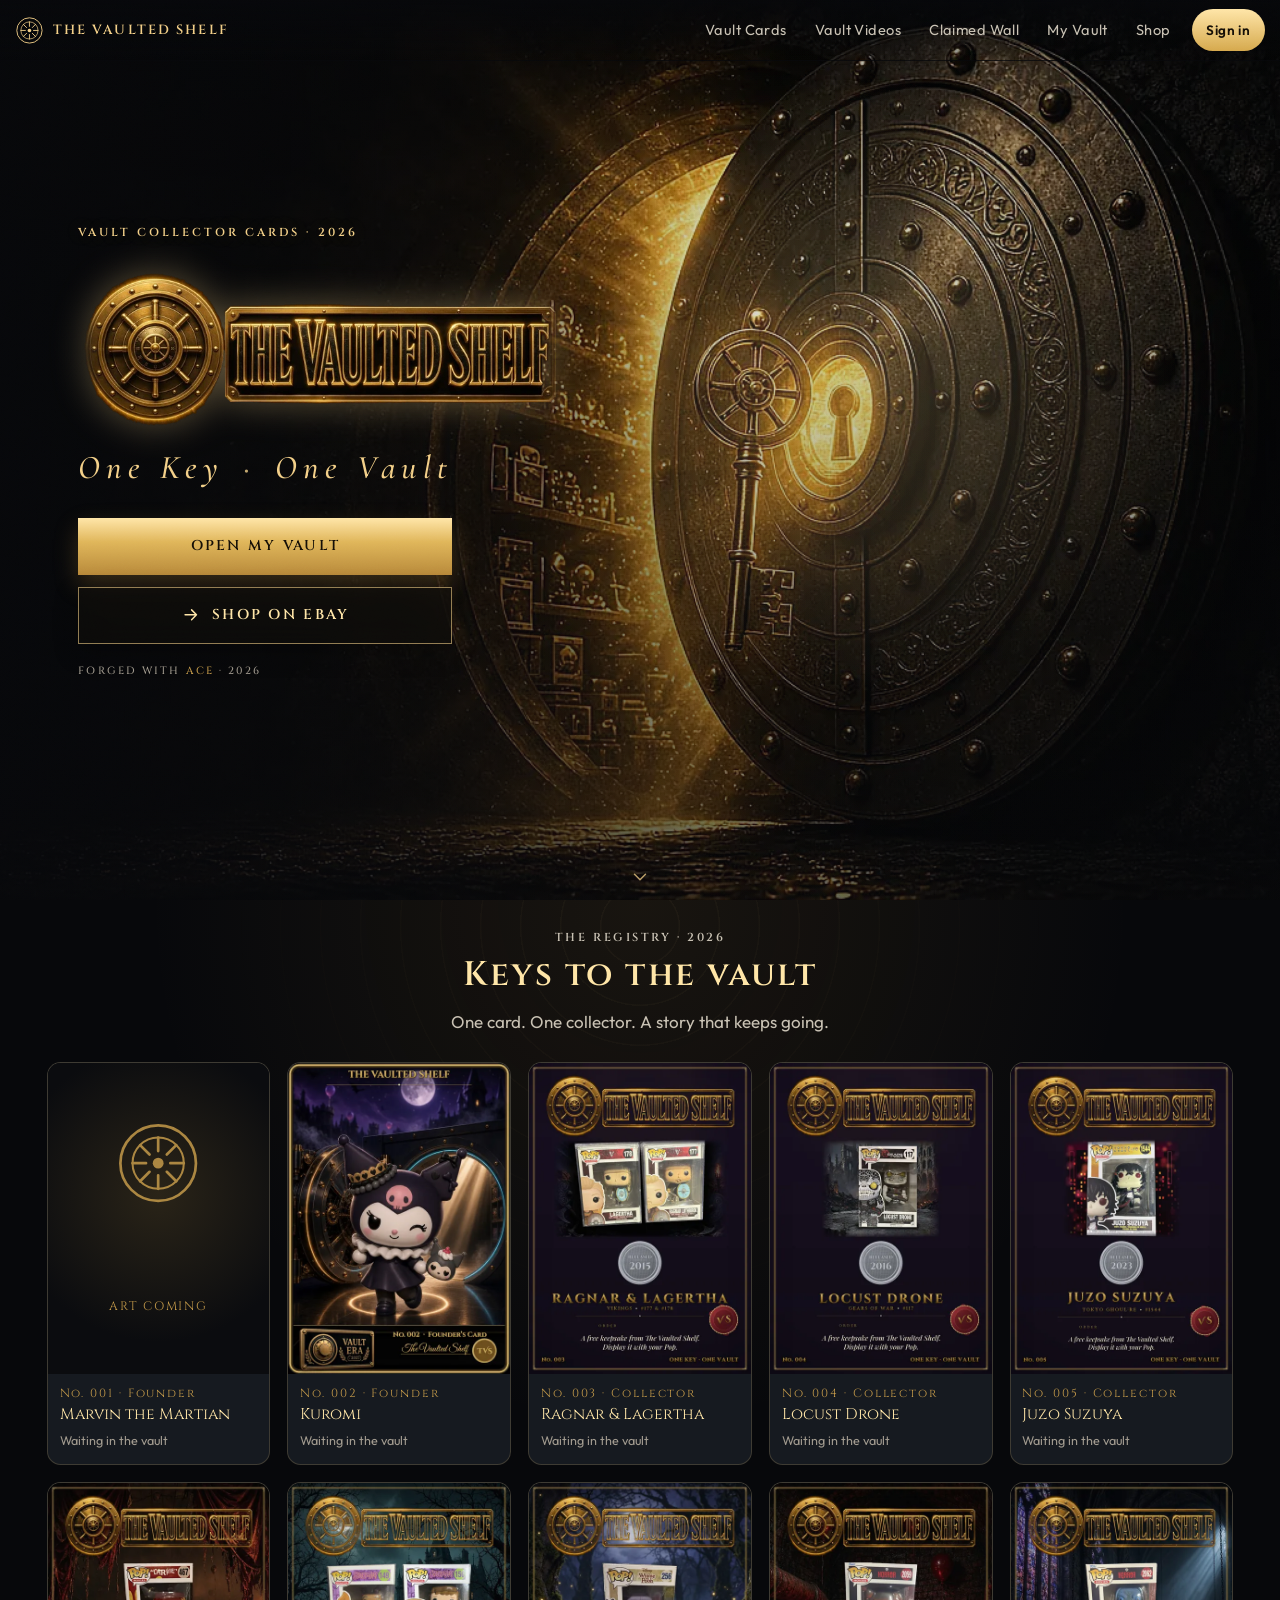
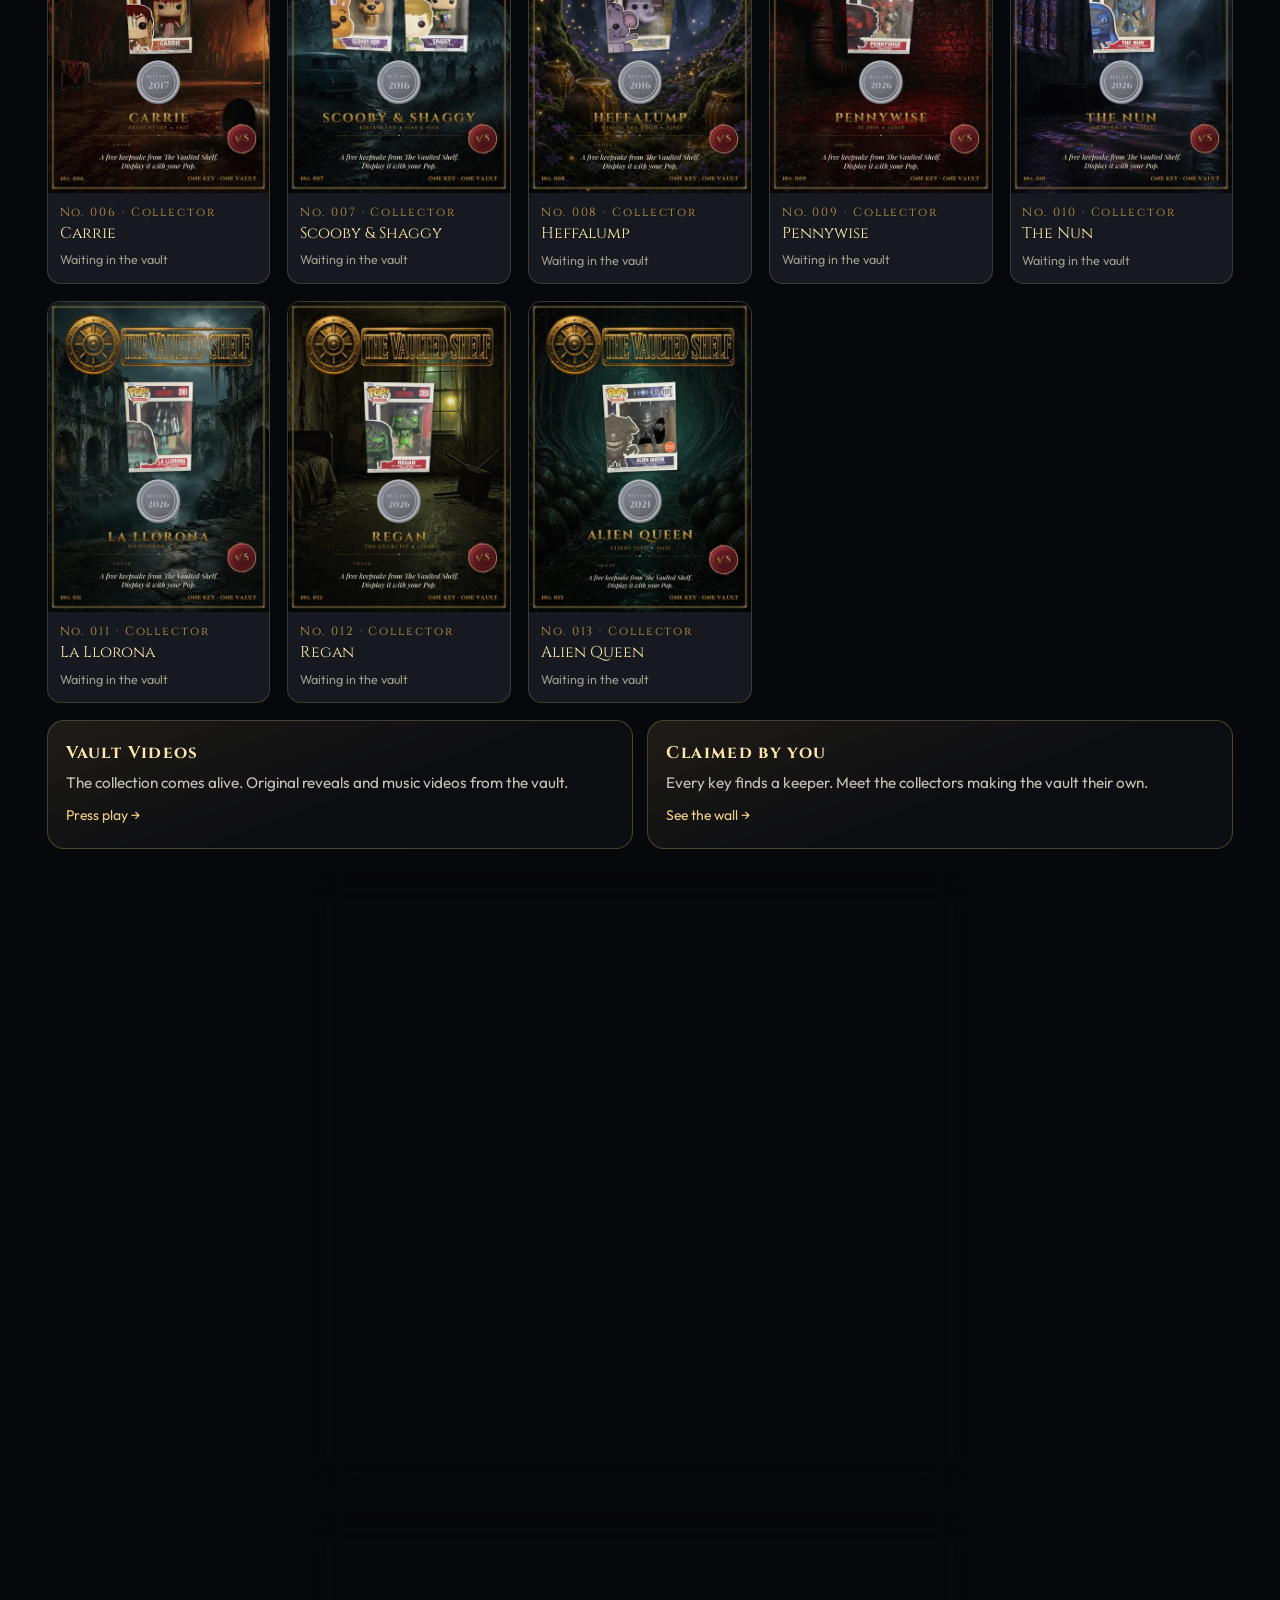
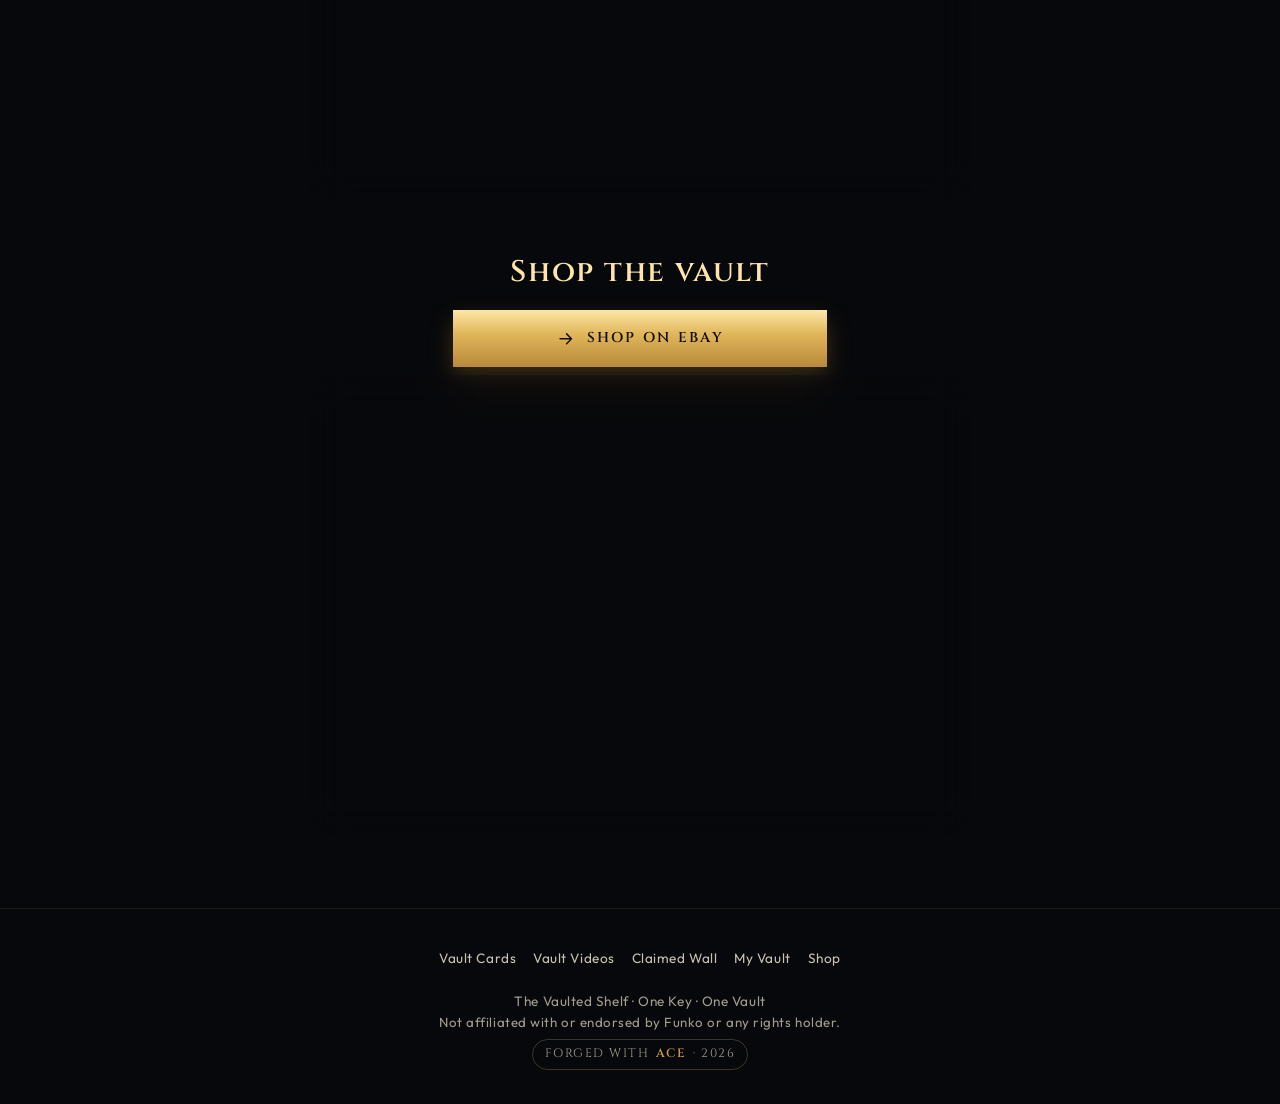
==== index.html @ 2a7bf7fe "Vault v2: collector accounts, card claiming, card pages, Claimed wall, Vault Videos, My Vault, priva" ====
<!DOCTYPE html>
<html lang="en">
<head>
  <meta charset="utf-8">
  <meta name="viewport" content="width=device-width, initial-scale=1, viewport-fit=cover">
  <meta name="color-scheme" content="dark">
  <meta name="theme-color" content="#07080b">
  <meta name="description" content="The Vaulted Shelf — One Key · One Vault. Funko Pops and collectibles. Claim your Vault Collector Card, build your vault, and watch the collection come alive.">
  <title>The Vaulted Shelf</title>
  <link rel="canonical" href="https://vaultedshelf.com/">
  <link rel="icon" href="assets/favicon.svg" type="image/svg+xml">
  <link rel="apple-touch-icon" href="assets/plaque-700.jpg">
  <meta property="og:title" content="The Vaulted Shelf">
  <meta property="og:description" content="One Key · One Vault. Funko Pops and collectibles.">
  <meta property="og:type" content="website">
  <meta property="og:url" content="https://vaultedshelf.com/">
  <meta property="og:image" content="https://vaultedshelf.com/assets/hero-desktop.jpg">
  <link rel="preconnect" href="https://fonts.googleapis.com">
  <link rel="preconnect" href="https://fonts.gstatic.com" crossorigin>
  <link href="https://fonts.googleapis.com/css2?family=Cinzel:wght@400;500;600;700&family=Cormorant+Garamond:ital,wght@0,500;0,600;1,500;1,600&family=Outfit:wght@400;500;600&display=swap" rel="stylesheet">
  <link rel="preload" as="image" type="image/webp" href="assets/hero-desktop.webp" imagesrcset="assets/hero-desktop-1280.webp 1280w, assets/hero-desktop.webp 1920w" imagesizes="100vw" media="(min-width: 720px)">
  <link rel="preload" as="image" type="image/webp" href="assets/hero-mobile.webp" imagesrcset="assets/hero-mobile-720.webp 720w, assets/hero-mobile.webp 1080w" imagesizes="100vw" media="(max-width: 719px)">

  <!--
    ============================================================
    The Vaulted Shelf — destination URLs (edit here)
    The SCAN TO CLAIM QR on Vault Collector Cards opens this page.
    Keep every shop / reward / collection link in this one block
    so they are easy to change later without hunting through markup.
    ============================================================
  -->
  <script>
    window.VAULT_CONFIG = {
      // Live eBay store
      ebayShopUrl: "store/",

      // This GitHub Pages site
      siteUrl: "https://vaultedshelf.com/",

      // MailerLite "Join the Vault" embedded form
      // Signups go to the Vault Collectors group (id 204299272903984534).
      // The official widget stays unused so the section can match this page.
      // Submissions post to MailerLite's public form endpoint (no API key).
      mailerlite: {
        accountId: "2800161",
        formId: "204299279951463505",
        formSlug: "XyOnLG",
        subscribeUrl: "https://assets.mailerlite.com/jsonp/2800161/forms/204299279951463505/subscribe"
      },

      // Public by design (anon / publishable key). Never put the service role key here.
      supabase: {
        url: "https://yzfhecjvuorvvsrfoktt.supabase.co",
        anonKey: "sb_publishable_mJYL7HRJypKvKykN2ZNtHw_Wi7mmOW9"
      },

      // Per-card claim reveal clips. Cards not listed use the CSS door fallback.
      reveals: {
        "002": {
          mp4: "assets/reveals/002.mp4",
          webm: "assets/reveals/002.webm",
          poster: "assets/reveals/002-poster.jpg"
        }
      }
    };
  </script>

  <link rel="stylesheet" href="assets/site.css">
  <link rel="stylesheet" href="assets/vault.css">
</head>
<body data-page="home" data-base="">
  <script>if(new URLSearchParams(location.search).get("card"))document.body.classList.add("is-card");</script>
  <div id="vnav-slot"></div>
  <div class="grain" aria-hidden="true"></div>

  <header class="hero">
    <picture class="hero-art">
      <source media="(max-width: 719px)" type="image/webp"
              srcset="assets/hero-mobile-720.webp 720w, assets/hero-mobile.webp 1080w"
              sizes="100vw">
      <source media="(max-width: 719px)" type="image/jpeg"
              srcset="assets/hero-mobile-720.jpg 720w, assets/hero-mobile.jpg 1080w"
              sizes="100vw">
      <source type="image/webp"
              srcset="assets/hero-desktop-1280.webp 1280w, assets/hero-desktop.webp 1920w"
              sizes="100vw">
      <img src="assets/hero-desktop.jpg"
           width="1920" height="1080"
           alt="A massive circular vault door stands slightly open, gold light spilling over shelves of collectibles"
           fetchpriority="high" decoding="async">
    </picture>
    <div class="hero-shade" aria-hidden="true"></div>
    <div class="hero-glow" aria-hidden="true"></div>

    <div class="hero-content">
      <p class="hero-kicker">Vault Collector Cards · 2026</p>

      <h1 class="logo">
        <picture>
          <source type="image/webp"
                  srcset="assets/plaque-700-clean.webp 700w, assets/plaque-clean.webp 1400w"
                  sizes="(min-width: 700px) 456px, 88vw">
          <img src="assets/plaque-700-clean.png"
               width="700" height="256"
               alt="The Vaulted Shelf">
        </picture>
      </h1>

      <p class="tagline">One Key <span class="tagline-dots" aria-hidden="true">·</span> One Vault</p>

      <p class="card-badge" id="card-badge" hidden></p>
      <p class="card-claim-hero" id="card-claim-hero" hidden></p>

      <div class="hero-ctas">
        <a class="btn btn-primary" href="vault/">Open My Vault</a>
        <a class="btn btn-ghost" id="btn-ebay"
           href="store/"
           target="_blank" rel="noopener noreferrer">
          <svg viewBox="0 0 24 24" fill="none" aria-hidden="true">
            <path d="M5 12h14M13 6l6 6-6 6" stroke="currentColor" stroke-width="1.8" stroke-linecap="round" stroke-linejoin="round"/>
          </svg>
          Shop on eBay
        </a>
      </div>

      <p class="forged">Forged with <span>Ace</span> · 2026</p>
    </div>

    <a class="scroll-hint" href="#found-key" aria-label="Scroll to collector cards">
      <svg viewBox="0 0 24 24" fill="none" aria-hidden="true">
        <path d="M6 9l6 6 6-6" stroke="currentColor" stroke-width="1.6" stroke-linecap="round" stroke-linejoin="round"/>
      </svg>
    </a>
  </header>

  <main id="main">
    <div class="vwrap cardpage" id="card-page" hidden></div>
    <div id="home-content">
      <section class="vwrap home-cards" id="cards" aria-labelledby="cards-title">
        <div class="vhead"><p class="kicker">The registry · 2026</p><h2 id="cards-title">Keys to the vault</h2>
        <p>One card. One collector. A story that keeps going.</p></div>
        <ul class="cgrid" id="card-grid" aria-label="Vault Collector Cards"></ul>
        <div class="teasers">
          <a class="teaser" href="videos/"><h3>Vault Videos</h3><p>The collection comes alive. Original reveals and music videos from the vault.</p><span class="go">Press play →</span></a>
          <a class="teaser" href="wall/"><h3>Claimed by you</h3><p>Every key finds a keeper. Meet the collectors making the vault their own.</p><span class="go">See the wall →</span></a>
        </div>
      </section>
    <div class="wrap" style="margin-top:1.4rem">

      <section class="panel reveal" id="found-key" aria-labelledby="found-key-title">
        <div class="panel-corners" aria-hidden="true">
          <span class="tl"></span><span class="tr"></span>
          <span class="bl"></span><span class="br"></span>
        </div>
        <p class="kicker">Vault Collector Cards</p>
        <h2 id="found-key-title">You found a key</h2>
        <p>Every order ships with a numbered Collector Card: your one-of-one key and vault pair. Sign in, choose your handle, and claim it with your order number. Rewards and the crack-the-code puzzle are being forged.</p>
        <ul class="rewards">
          <li>
            <span class="ico" aria-hidden="true">
              <svg viewBox="0 0 32 32" fill="none">
                <circle cx="10" cy="16" r="5.2" stroke="#f3d089" stroke-width="1.7"/>
                <circle cx="10" cy="16" r="2" fill="#f3d089"/>
                <path d="M15 16h13" stroke="#f3d089" stroke-width="1.7" stroke-linecap="round"/>
                <path d="M23 16v5M26.5 16v3.5" stroke="#f3d089" stroke-width="1.7" stroke-linecap="round"/>
              </svg>
            </span>
            <span class="name">Gold key pin / keychain</span>
            <span class="soon">Coming soon</span>
          </li>
          <li>
            <span class="ico" aria-hidden="true">
              <svg viewBox="0 0 32 32" fill="none">
                <rect x="6" y="8" width="14" height="16" rx="1.5" stroke="#f3d089" stroke-width="1.7"/>
                <rect x="12" y="6" width="14" height="16" rx="1.5" stroke="#f3d089" stroke-width="1.7"/>
              </svg>
            </span>
            <span class="name">Stickers</span>
            <span class="soon">Coming soon</span>
          </li>
          <li>
            <span class="ico" aria-hidden="true">
              <svg viewBox="0 0 32 32" fill="none">
                <path d="M7 9h18v14H7z" stroke="#f3d089" stroke-width="1.7"/>
                <path d="M7 9l9 6 9-6" stroke="#f3d089" stroke-width="1.7" stroke-linejoin="round"/>
                <path d="M11 7.5c0-2 2.2-3.5 5-3.5s5 1.5 5 3.5" stroke="#f3d089" stroke-width="1.7" stroke-linecap="round"/>
              </svg>
            </span>
            <span class="name">Patch</span>
            <span class="soon">Coming soon</span>
          </li>
          <li>
            <span class="ico" aria-hidden="true">
              <svg viewBox="0 0 32 32" fill="none">
                <rect x="7" y="6" width="18" height="20" rx="1.2" stroke="#f3d089" stroke-width="1.7"/>
                <path d="M11 12h10M11 16h10M11 20h6" stroke="#f3d089" stroke-width="1.6" stroke-linecap="round"/>
              </svg>
            </span>
            <span class="name">Prints</span>
            <span class="soon">Coming soon</span>
          </li>
          <li class="capstone">
            <span class="ico" aria-hidden="true">
              <svg viewBox="0 0 32 32" fill="none">
                <path d="M8 13l2.2-5.2L16 6l5.8 1.8L24 13l-2 3H10z" stroke="#ffe6a8" stroke-width="1.7" stroke-linejoin="round"/>
                <path d="M16 6v10" stroke="#ffe6a8" stroke-width="1.6"/>
                <circle cx="11" cy="22.5" r="3.4" stroke="#ffe6a8" stroke-width="1.6"/>
                <path d="M14.2 22.5H26" stroke="#ffe6a8" stroke-width="1.6" stroke-linecap="round"/>
                <path d="M22 22.5v4M25 22.5v2.6" stroke="#ffe6a8" stroke-width="1.6" stroke-linecap="round"/>
              </svg>
            </span>
            <span class="name">Founder’s Vault Key</span>
            <span class="soon">Coming soon</span>
          </li>
        </ul>
      </section>

      <section class="panel reveal" aria-labelledby="founders-title">
        <div class="panel-corners" aria-hidden="true">
          <span class="tl"></span><span class="tr"></span>
          <span class="bl"></span><span class="br"></span>
        </div>
        <p class="kicker">Premium run</p>
        <h2 id="founders-title">Founder’s Collection</h2>
        <p>A premium Founder’s Collection is on the way — a run of about 100 with a raised, tactile finish. Every buyer can upgrade within a year of their order, through the eBay shop. The same card number. The same character. A new level of vault.</p>
        <p><span class="soon">Coming soon</span></p>
      </section>

      <section class="shop reveal" aria-labelledby="shop-title">
        <h2 id="shop-title">Shop the vault</h2>
        <div class="btns">
          <a class="btn btn-primary" id="btn-ebay-footer"
             href="store/"
             target="_blank" rel="noopener noreferrer">
            <svg viewBox="0 0 24 24" fill="none" aria-hidden="true">
              <path d="M5 12h14M13 6l6 6-6 6" stroke="currentColor" stroke-width="1.8" stroke-linecap="round" stroke-linejoin="round"/>
            </svg>
            Shop on eBay
          </a>
        </div>
      </section>

      <section class="panel join reveal" id="join" aria-labelledby="join-title">
        <div class="panel-corners" aria-hidden="true">
          <span class="tl"></span><span class="tr"></span>
          <span class="bl"></span><span class="br"></span>
        </div>
        <p class="kicker">Collector list</p>
        <h2 id="join-title">Join the Vault</h2>
        <p>First look at drops, auctions, and vault secrets. This is the collector news list, separate from your <a href="vault/">My Vault account</a>.</p>
        <form class="join-form" id="join-form" action="#" method="post" novalidate>
          <div class="join-fields">
            <div class="join-field">
              <label for="join-email">Email</label>
              <input id="join-email" name="email" type="email" inputmode="email"
                     autocomplete="email" required placeholder="you@email.com">
            </div>
            <div class="join-field">
              <label for="join-name">Name <span class="hint">optional</span></label>
              <input id="join-name" name="name" type="text" autocomplete="given-name"
                     placeholder="Your name">
            </div>
          </div>
          <button class="btn btn-primary" id="join-submit" type="submit">
            Join the Vault
          </button>
          <p class="join-note">We only use your email for Vaulted Shelf news. Unsubscribe anytime.</p>
          <p class="join-status" id="join-status" role="status" aria-live="polite"></p>
        </form>
      </section>
    </div>
    </div>
  </main>

  <div id="vfoot-slot"></div>

  <div class="claim-reveal" id="claim-reveal" hidden role="dialog" aria-modal="true" aria-labelledby="claim-reveal-caption">
    <div class="claim-reveal-stage">
      <video id="claim-reveal-video" playsinline muted preload="none"></video>
      <img class="claim-reveal-hold" id="claim-reveal-hold" alt="" hidden>
      <div class="claim-reveal-fallback" id="claim-reveal-fallback" hidden>
        <div class="reveal-gold" aria-hidden="true"></div>
        <img class="reveal-door" src="assets/reveals/door-closed.jpg" alt="">
        <img class="reveal-character" id="claim-reveal-character" alt="" hidden>
      </div>
      <p class="claim-reveal-caption" id="claim-reveal-caption"></p>
      <button type="button" class="claim-reveal-skip" id="claim-reveal-skip">Tap to skip</button>
    </div>
  </div>

  <script>
    (function () {
      var cfg = window.VAULT_CONFIG || {};
      var reduceMotion = window.matchMedia && window.matchMedia("(prefers-reduced-motion: reduce)").matches;

      function playClaimReveal(cardNo, displayName, done) {
        var overlay = document.getElementById("claim-reveal");
        var video = document.getElementById("claim-reveal-video");
        var fallback = document.getElementById("claim-reveal-fallback");
        var caption = document.getElementById("claim-reveal-caption");
        var skipBtn = document.getElementById("claim-reveal-skip");
        var characterImg = document.getElementById("claim-reveal-character");
        var holdImg = document.getElementById("claim-reveal-hold");
        var spec = (cfg.reveals && cfg.reveals[cardNo]) || null;
        var finished = false;
        var captionShown = false;
        var captionTimer = 0;
        var closeTimer = 0;

        function finish() {
          if (finished) return;
          finished = true;
          window.clearTimeout(captionTimer);
          window.clearTimeout(closeTimer);
          if (video) {
            try { video.pause(); } catch (err) {}
            video.removeAttribute("src");
            video.querySelectorAll("source").forEach(function (s) { s.remove(); });
            video.load();
            video.onended = null;
            video.onerror = null;
          }
          if (overlay) overlay.hidden = true;
          document.body.classList.remove("reveal-lock");
          if (typeof done === "function") done();
        }

        function showCaption() {
          if (!caption) return;
          caption.replaceChildren();
          caption.appendChild(document.createTextNode("Claimed by"));
          var strong = document.createElement("strong");
          strong.textContent = displayName || "a collector";
          caption.appendChild(strong);
          caption.classList.add("is-on");
        }

        function endWithCaption() {
          if (finished) return;
          if (captionShown) {
            finish();
            return;
          }
          captionShown = true;
          if (video && spec && !video.hidden) {
            try { video.pause(); } catch (err) {}
          }
          if (spec && spec.poster && holdImg) {
            holdImg.src = spec.poster;
            holdImg.hidden = false;
            if (video) video.hidden = true;
          }
          showCaption();
          if (skipBtn) skipBtn.textContent = "Tap to close";
          window.clearTimeout(closeTimer);
          closeTimer = window.setTimeout(finish, reduceMotion ? 900 : 2200);
        }

        if (!overlay) {
          if (typeof done === "function") done();
          return;
        }

        if (caption) {
          caption.classList.remove("is-on");
          caption.textContent = "";
        }
        if (skipBtn) skipBtn.textContent = "Tap to skip";
        if (fallback) {
          fallback.hidden = true;
          fallback.classList.remove("is-open");
        }
        if (characterImg) {
          characterImg.removeAttribute("src");
          characterImg.hidden = true;
        }
        if (holdImg) {
          holdImg.hidden = true;
          holdImg.removeAttribute("src");
        }

        overlay.hidden = false;
        document.body.classList.add("reveal-lock");

        function startFallback() {
          if (video) video.hidden = true;
          if (holdImg) holdImg.hidden = true;
          if (fallback) {
            fallback.hidden = false;
            fallback.classList.remove("has-character");
            if (spec && spec.poster && characterImg) {
              characterImg.src = spec.poster;
              characterImg.hidden = false;
              fallback.classList.add("has-character");
            }
            window.requestAnimationFrame(function () {
              window.requestAnimationFrame(function () {
                fallback.classList.add("is-open");
              });
            });
          }
          var openMs = reduceMotion ? 80 : 1600;
          captionTimer = window.setTimeout(endWithCaption, openMs);
        }

        function onSkip() { endWithCaption(); }

        if (skipBtn) {
          skipBtn.onclick = onSkip;
        }
        overlay.onclick = function (event) {
          if (event.target === skipBtn) return;
          onSkip();
        };
        overlay.onkeydown = function (event) {
          if (event.key === "Escape" || event.key === "Enter" || event.key === " ") {
            event.preventDefault();
            onSkip();
          }
        };

        if (reduceMotion || !spec) {
          startFallback();
          return;
        }

        if (!video) {
          startFallback();
          return;
        }

        video.hidden = false;
        video.poster = spec.poster || "";
        video.querySelectorAll("source").forEach(function (s) { s.remove(); });
        if (spec.webm) {
          var webm = document.createElement("source");
          webm.src = spec.webm;
          webm.type = "video/webm";
          video.appendChild(webm);
        }
        if (spec.mp4) {
          var mp4 = document.createElement("source");
          mp4.src = spec.mp4;
          mp4.type = "video/mp4";
          video.appendChild(mp4);
        }
        video.onended = endWithCaption;
        video.onerror = startFallback;
        video.load();
        var playAttempt = video.play();
        if (playAttempt && playAttempt.catch) {
          playAttempt.catch(function () { startFallback(); });
        }
      }

      window.__vaultPlayReveal = playClaimReveal;

      var ebayBtns = [document.getElementById("btn-ebay"), document.getElementById("btn-ebay-footer")];
      ebayBtns.forEach(function (ebay) {
        if (ebay && cfg.ebayShopUrl) ebay.href = cfg.ebayShopUrl;
      });

      var form = document.getElementById("join-form");
      var statusEl = document.getElementById("join-status");
      var submitBtn = document.getElementById("join-submit");
      var ml = cfg.mailerlite || {};
      var subscribeUrl = ml.subscribeUrl || "";

      function setStatus(message, kind) {
        if (!statusEl) return;
        statusEl.textContent = message || "";
        statusEl.classList.remove("is-ok", "is-error");
        if (kind) statusEl.classList.add(kind);
      }

      function isValidEmail(value) {
        return /^[^\s@]+@[^\s@]+\.[^\s@]+$/.test(value);
      }

      function subscribe(email, name) {
        return new Promise(function (resolve, reject) {
          if (!subscribeUrl) {
            reject(new Error("missing-endpoint"));
            return;
          }
          var cbName = "mlJoinCb" + String(Date.now()) + Math.floor(Math.random() * 1000);
          var settled = false;
          var script = document.createElement("script");
          var timer = setTimeout(function () {
            finish(function () { reject(new Error("timeout")); });
          }, 12000);

          function finish(fn) {
            if (settled) return;
            settled = true;
            clearTimeout(timer);
            try { delete window[cbName]; } catch (err) { window[cbName] = undefined; }
            if (script.parentNode) script.parentNode.removeChild(script);
            fn();
          }

          window[cbName] = function (payload) {
            var ok = !payload || payload.success === true || payload === true ||
                     (payload.success !== false && !payload.error && !payload.errors);
            if (ok) finish(function () { resolve(payload || {}); });
            else finish(function () { reject(payload || new Error("rejected")); });
          };

          var params = new URLSearchParams();
          params.set("fields[email]", email);
          if (name) params.set("fields[name]", name);
          params.set("ml-submit", "1");
          params.set("anticsrf", "true");
          params.set("callback", cbName);
          script.src = subscribeUrl + (subscribeUrl.indexOf("?") >= 0 ? "&" : "?") + params.toString();
          script.onerror = function () {
            finish(function () { reject(new Error("network")); });
          };
          document.body.appendChild(script);
        });
      }

      if (form) {
        form.addEventListener("submit", function (event) {
          event.preventDefault();
          if (form.classList.contains("is-busy") || form.classList.contains("is-done")) return;

          var emailInput = document.getElementById("join-email");
          var nameInput = document.getElementById("join-name");
          var email = emailInput ? emailInput.value.trim() : "";
          var name = nameInput ? nameInput.value.trim() : "";

          if (!isValidEmail(email)) {
            setStatus("Please enter a valid email address.", "is-error");
            if (emailInput) emailInput.focus();
            return;
          }

          form.classList.add("is-busy");
          if (submitBtn) {
            submitBtn.disabled = true;
            submitBtn.textContent = "Joining…";
          }
          setStatus("Sending…", "");

          subscribe(email, name).then(function () {
            form.classList.remove("is-busy");
            form.classList.add("is-done");
            setStatus("You're in. Welcome to the vault.", "is-ok");
          }).catch(function () {
            form.classList.remove("is-busy");
            if (submitBtn) {
              submitBtn.disabled = false;
              submitBtn.textContent = "Join the Vault";
            }
            setStatus("That didn't go through. Please try again in a moment.", "is-error");
          });
        });
      }

      var reduce = window.matchMedia && window.matchMedia("(prefers-reduced-motion: reduce)").matches;
      var blocks = document.querySelectorAll(".reveal");
      if (reduce || !("IntersectionObserver" in window)) {
        blocks.forEach(function (el) { el.classList.add("is-in"); });
      } else {
        var io = new IntersectionObserver(function (entries) {
          entries.forEach(function (entry) {
            if (entry.isIntersecting) {
              entry.target.classList.add("is-in");
              io.unobserve(entry.target);
            }
          });
        }, { threshold: 0.12, rootMargin: "0px 0px -8% 0px" });
        blocks.forEach(function (el) { io.observe(el); });
      }
    })();
  </script>
  <script defer src="assets/vendor/supabase-2.90.1.js"></script>
  <script defer src="assets/vault-config.js"></script>
  <script defer src="assets/vault-data.js"></script>
  <script defer src="assets/vault-app.js"></script>
</body>
</html>
---- assets/site.css ----
/* The Vaulted Shelf — shared base styles (moved out of index.html for v2) */
:root {
  --bg: #07080b;
  --bg-raise: #101215;
  --steel: #2a3036;
  --steel-lite: #4a525c;
  --gold: #f3d089;
  --gold-bright: #ffe6a8;
  --gold-mid: #d4af37;
  --gold-deep: #c49a4a;
  --gold-ink: #140e06;
  --ink: #f4efe4;
  --muted: #c9c2b4;
  --dim: #a39c90;
  --line: rgba(243, 208, 137, 0.32);
  --line-strong: rgba(243, 208, 137, 0.55);
  --glow: rgba(243, 208, 137, 0.22);
  --font-display: "Cinzel", Palatino, "Times New Roman", serif;
  --font-flourish: "Cormorant Garamond", Palatino, Georgia, serif;
  --font-body: "Outfit", "Segoe UI", system-ui, sans-serif;
  --max: 42rem;
  --pad: 1.35rem;
  --radius-panel: 1.15rem;
}

* { box-sizing: border-box; margin: 0; padding: 0; }
html { scroll-behavior: smooth; overflow-x: hidden; }
html, body {
  background: var(--bg);
  color: var(--ink);
  font-family: var(--font-body);
  font-size: 17px;
  line-height: 1.55;
  -webkit-font-smoothing: antialiased;
  text-rendering: optimizeLegibility;
}
body {
  min-height: 100vh;
  min-height: 100dvh;
  overflow-x: hidden;
}
img { display: block; max-width: 100%; height: auto; }
a { color: var(--gold); }
a:focus-visible, button:focus-visible, input:focus-visible {
  outline: 2px solid var(--gold-bright);
  outline-offset: 3px;
}

.grain {
  pointer-events: none;
  position: fixed;
  inset: 0;
  z-index: 40;
  opacity: 0.055;
  mix-blend-mode: overlay;
  background-image: url("data:image/svg+xml,%3Csvg xmlns='http://www.w3.org/2000/svg' width='180' height='180'%3E%3Cfilter id='n'%3E%3CfeTurbulence type='fractalNoise' baseFrequency='.85' numOctaves='2' stitchTiles='stitch'/%3E%3C/filter%3E%3Crect width='180' height='180' filter='url(%23n)' opacity='.7'/%3E%3C/svg%3E");
}

.wrap {
  position: relative;
  width: min(100%, var(--max));
  margin: 0 auto;
  padding-left: max(var(--pad), env(safe-area-inset-left));
  padding-right: max(var(--pad), env(safe-area-inset-right));
}

/* ---------- Hero ---------- */
.hero {
  position: relative;
  isolation: isolate;
  overflow: hidden;
  min-height: 100vh;
  min-height: 100dvh;
  display: grid;
  align-items: end;
  color: var(--ink);
}
.hero-art {
  position: absolute;
  inset: 0;
  z-index: 0;
}
.hero-art img {
  width: 100%;
  height: 100%;
  object-fit: cover;
  object-position: center 42%;
}
.hero-shade {
  position: absolute;
  inset: 0;
  z-index: 1;
  pointer-events: none;
  background:
    linear-gradient(180deg, rgba(7, 8, 11, 0.28) 0%, rgba(7, 8, 11, 0.08) 32%, rgba(7, 8, 11, 0.35) 58%, rgba(7, 8, 11, 0.92) 100%),
    radial-gradient(ellipse 80% 50% at 50% 100%, rgba(184, 137, 58, 0.16), transparent 60%);
}
.hero-glow {
  position: absolute;
  z-index: 1;
  pointer-events: none;
  width: 55%;
  height: 70%;
  right: -4%;
  top: 12%;
  background: radial-gradient(circle at 40% 50%, rgba(243, 208, 137, 0.20), transparent 62%);
  animation: pulse-glow 6.5s ease-in-out infinite;
  mix-blend-mode: screen;
}
@keyframes pulse-glow {
  0%, 100% { opacity: 0.55; transform: scale(1); }
  50% { opacity: 1; transform: scale(1.06); }
}

.hero-content {
  position: relative;
  z-index: 2;
  width: min(100%, 40rem);
  margin: 0 auto;
  padding: 0 max(var(--pad), env(safe-area-inset-left)) 2.4rem;
  padding-right: max(var(--pad), env(safe-area-inset-right));
  padding-bottom: max(2.4rem, env(safe-area-inset-bottom));
  text-align: center;
}
.hero-kicker {
  font-family: var(--font-display);
  font-size: 0.68rem;
  font-weight: 600;
  letter-spacing: 0.26em;
  text-transform: uppercase;
  color: var(--gold);
  margin-bottom: 1rem;
  text-shadow: 0 0 18px rgba(243, 208, 137, 0.25);
}
.logo { margin: 0 auto 0.2rem; }
.logo img {
  width: min(28.5rem, 100%);
  margin: 0 auto;
  filter: drop-shadow(0 0 18px rgba(243, 208, 137, 0.35));
  background: transparent;
}
.tagline {
  margin: 0.2rem 0 0;
  font-family: var(--font-flourish);
  font-style: italic;
  font-weight: 500;
  font-size: clamp(1.4rem, 5vw, 1.95rem);
  letter-spacing: 0.18em;
  color: var(--gold);
}
.tagline-dots { margin: 0 0.15em; opacity: 0.8; }

.card-badge {
  display: none;
  width: max-content;
  margin: 1.15rem auto 0;
  padding: 0.5rem 1.15rem 0.45rem;
  border: 1px solid var(--line-strong);
  background:
    linear-gradient(180deg, rgba(243, 208, 137, 0.16), rgba(20, 14, 6, 0.35));
  color: var(--gold-bright);
  font-family: var(--font-display);
  font-size: 0.78rem;
  font-weight: 600;
  letter-spacing: 0.22em;
  text-transform: uppercase;
  box-shadow: 0 0 28px rgba(243, 208, 137, 0.18), 0 0 0 1px rgba(0,0,0,0.4) inset;
  backdrop-filter: blur(10px);
  -webkit-backdrop-filter: blur(10px);
}
.card-badge.is-on { display: inline-block; }

.card-claim-hero {
  display: none;
  margin: 0.7rem auto 0;
  max-width: 22rem;
  font-family: var(--font-flourish);
  font-style: italic;
  font-size: 1.12rem;
  color: var(--gold-bright);
  line-height: 1.35;
}
.card-claim-hero.is-on { display: block; }
.card-claim-hero a {
  display: inline-block;
  margin-top: 0.2rem;
  font-family: var(--font-display);
  font-style: normal;
  font-size: 0.68rem;
  font-weight: 600;
  letter-spacing: 0.16em;
  text-transform: uppercase;
  color: var(--gold);
  text-decoration: none;
  border-bottom: 1px solid var(--line);
}
.card-claim-hero a:hover { color: var(--gold-bright); }

.claim-panel .claim-character {
  margin-top: 0.35rem;
  font-family: var(--font-display);
  font-size: clamp(1.15rem, 3.5vw, 1.45rem);
  font-weight: 500;
  letter-spacing: 0.04em;
  color: var(--gold-bright);
}
.claim-panel .claim-edition {
  margin-top: 0.25rem;
  color: var(--dim);
  font-size: 0.95rem;
}
.claim-by {
  margin-top: 1.05rem;
  padding: 0.85rem 1rem;
  border: 1px solid var(--line);
  border-radius: 0.75rem;
  background: rgba(8, 9, 12, 0.42);
  color: var(--ink);
  font-size: 1.05rem;
  line-height: 1.45;
}
.claim-by strong {
  font-family: var(--font-display);
  font-weight: 600;
  color: var(--gold-bright);
  letter-spacing: 0.03em;
}
.claim-by .when {
  display: block;
  margin-top: 0.25rem;
  color: var(--dim);
  font-size: 0.88rem;
}
.claim-panel[hidden],
.card-claim-hero[hidden],
#claim-form[hidden] { display: none !important; }

.hero-ctas {
  display: grid;
  gap: 0.7rem;
  margin: 1.45rem auto 0;
  width: min(100%, 22rem);
}
.forged {
  margin-top: 1.15rem;
  font-family: var(--font-display);
  font-size: 0.62rem;
  font-weight: 500;
  letter-spacing: 0.2em;
  text-transform: uppercase;
  color: var(--dim);
}
.forged span { color: var(--gold-deep); }

.scroll-hint {
  position: absolute;
  z-index: 2;
  left: 50%;
  bottom: max(0.7rem, env(safe-area-inset-bottom));
  transform: translateX(-50%);
  display: none;
  color: var(--gold);
  text-decoration: none;
  opacity: 0.75;
}
.scroll-hint svg { width: 22px; height: 22px; animation: bob 2.2s ease-in-out infinite; }
@keyframes bob {
  0%, 100% { transform: translateY(0); }
  50% { transform: translateY(6px); }
}

/* ---------- Buttons ---------- */
.btn {
  display: flex;
  align-items: center;
  justify-content: center;
  gap: 0.65rem;
  min-height: 3.35rem;
  padding: 0.8rem 1.15rem;
  font-family: var(--font-display);
  font-size: 0.84rem;
  font-weight: 600;
  letter-spacing: 0.16em;
  text-transform: uppercase;
  text-decoration: none;
  border: 0;
  cursor: pointer;
  transition: transform 0.15s ease, box-shadow 0.15s ease, filter 0.15s ease, background 0.15s ease, color 0.15s ease;
}
.btn svg { width: 1.15rem; height: 1.15rem; flex: 0 0 auto; }
.btn-primary {
  color: var(--gold-ink);
  background: linear-gradient(180deg, #ffe6a8 0%, #e0b65a 42%, #b8893a 100%);
  box-shadow:
    0 1px 0 rgba(255, 230, 168, 0.55) inset,
    0 10px 24px rgba(184, 137, 58, 0.28);
  position: relative;
  overflow: hidden;
}
.btn-primary::after {
  content: "";
  position: absolute;
  inset: 0;
  background: linear-gradient(105deg, transparent 40%, rgba(255,255,255,0.28) 50%, transparent 60%);
  transform: translateX(-120%);
  animation: sheen 5.5s ease-in-out 1.2s infinite;
}
@keyframes sheen {
  0%, 70% { transform: translateX(-120%); }
  85% { transform: translateX(120%); }
  100% { transform: translateX(120%); }
}
.btn-primary:hover { filter: brightness(1.06); }
.btn-primary:active { transform: translateY(1px); }
.btn-ghost {
  color: var(--gold-bright);
  background: rgba(16, 14, 10, 0.62);
  border: 1px solid rgba(243, 208, 137, 0.58);
  backdrop-filter: blur(12px);
  -webkit-backdrop-filter: blur(12px);
  box-shadow: 0 8px 24px rgba(0,0,0,0.28);
}
.btn-ghost:hover { background: rgba(243, 208, 137, 0.12); }

/* ---------- Main / panels ---------- */
main {
  position: relative;
  z-index: 2;
  overflow-x: hidden;
  padding: 1.1rem 0 3rem;
  background:
    radial-gradient(ellipse 70% 30% at 50% 0%, rgba(184, 137, 58, 0.10), transparent 55%),
    var(--bg);
}
main::before {
  content: "";
  pointer-events: none;
  position: absolute;
  inset: -8% 50% auto;
  width: min(140vw, 52rem);
  height: min(140vw, 52rem);
  transform: translate(-50%, -18%);
  border-radius: 50%;
  background:
    repeating-radial-gradient(
      circle at center,
      transparent 0,
      transparent 38px,
      rgba(243, 208, 137, 0.04) 39px,
      rgba(243, 208, 137, 0.04) 40px
    );
  mask-image: radial-gradient(circle at center, #000 0%, transparent 72%);
  -webkit-mask-image: radial-gradient(circle at center, #000 0%, transparent 72%);
}

.panel {
  position: relative;
  margin: 0 auto 1.15rem;
  padding: 1.55rem 1.3rem 1.5rem;
  background:
    linear-gradient(180deg, rgba(28, 26, 22, 0.62), rgba(10, 11, 14, 0.78));
  border: 1px solid var(--line);
  border-radius: var(--radius-panel);
  box-shadow:
    0 0 0 1px rgba(0, 0, 0, 0.45) inset,
    0 18px 44px rgba(0, 0, 0, 0.32),
    0 0 40px rgba(184, 137, 58, 0.05);
  backdrop-filter: blur(18px) saturate(1.15);
  -webkit-backdrop-filter: blur(18px) saturate(1.15);
}
.panel::before {
  content: "";
  position: absolute;
  inset: 0;
  border-radius: inherit;
  pointer-events: none;
  background: linear-gradient(180deg, rgba(255, 230, 168, 0.10), transparent 28%);
}
.panel-corners { pointer-events: none; position: absolute; inset: 9px; }
.panel-corners span {
  position: absolute;
  width: 12px;
  height: 12px;
  border: 1px solid var(--gold-deep);
}
.panel-corners .tl { top: 0; left: 0; border-right: 0; border-bottom: 0; }
.panel-corners .tr { top: 0; right: 0; border-left: 0; border-bottom: 0; }
.panel-corners .bl { bottom: 0; left: 0; border-right: 0; border-top: 0; }
.panel-corners .br { bottom: 0; right: 0; border-left: 0; border-top: 0; }

.kicker {
  font-family: var(--font-display);
  font-size: 0.68rem;
  font-weight: 600;
  letter-spacing: 0.22em;
  text-transform: uppercase;
  color: var(--gold-deep);
  margin-bottom: 0.45rem;
  white-space: nowrap;
}
h2 {
  font-family: var(--font-display);
  font-weight: 600;
  font-size: clamp(1.4rem, 5.2vw, 1.75rem);
  letter-spacing: 0.06em;
  color: var(--gold-bright);
  line-height: 1.25;
  margin-bottom: 0.7rem;
}
.panel p { color: var(--muted); font-size: 1.02rem; }
.panel p + p { margin-top: 0.7rem; }

.soon {
  display: inline-block;
  margin-top: 0.15rem;
  padding: 0.18rem 0.5rem 0.14rem;
  border: 1px solid var(--line);
  color: var(--gold);
  font-family: var(--font-display);
  font-size: 0.58rem;
  font-weight: 600;
  letter-spacing: 0.18em;
  text-transform: uppercase;
  white-space: nowrap;
  border-radius: 99px;
}

.rewards {
  list-style: none;
  margin: 1.2rem 0 0;
  display: grid;
  gap: 0.55rem;
}
.rewards li {
  display: grid;
  grid-template-columns: 2.2rem 1fr;
  grid-template-areas:
    "ico name"
    "ico soon";
  align-items: center;
  column-gap: 0.75rem;
  row-gap: 0.2rem;
  padding: 0.8rem 0.85rem;
  background: rgba(8, 9, 12, 0.42);
  border: 1px solid rgba(243, 208, 137, 0.16);
  border-radius: 0.75rem;
}
.rewards .ico { grid-area: ico; }
.rewards .name { grid-area: name; }
.rewards .soon { grid-area: soon; justify-self: start; }
.rewards li.capstone {
  margin-top: 0.2rem;
  border-color: var(--line-strong);
  background:
    linear-gradient(90deg, rgba(243, 208, 137, 0.12), rgba(8, 9, 12, 0.3) 55%);
}
.rewards .ico {
  width: 2.2rem;
  height: 2.2rem;
  display: grid;
  place-items: center;
}
.rewards .ico svg { width: 1.55rem; height: 1.55rem; }
.rewards .name {
  font-family: var(--font-display);
  font-size: 0.9rem;
  font-weight: 500;
  letter-spacing: 0.03em;
  color: var(--ink);
  line-height: 1.3;
}
.capstone .name { color: var(--gold-bright); }

/* ---------- Shop ---------- */
.shop {
  text-align: center;
  padding: 1.8rem 0 0.5rem;
}
.shop h2 { margin-bottom: 1.1rem; }
.btns {
  display: grid;
  gap: 0.75rem;
  max-width: 22rem;
  width: 100%;
  margin: 0 auto;
}

/* ---------- Join the Vault ---------- */
.join-form {
  display: grid;
  gap: 0.85rem;
  margin-top: 1.15rem;
}
.join-field label {
  display: block;
  font-family: var(--font-display);
  font-size: 0.68rem;
  font-weight: 600;
  letter-spacing: 0.18em;
  text-transform: uppercase;
  color: var(--gold-deep);
  margin-bottom: 0.4rem;
}
.join-field .hint {
  font-family: var(--font-body);
  font-size: 0.72rem;
  font-weight: 400;
  letter-spacing: 0.04em;
  text-transform: none;
  color: var(--dim);
  margin-left: 0.35rem;
}
.join-field input {
  width: 100%;
  min-height: 3.15rem;
  padding: 0.75rem 0.9rem;
  background: rgba(8, 9, 12, 0.65);
  border: 1px solid var(--line);
  color: var(--ink);
  font-family: var(--font-body);
  font-size: 1rem;
  border-radius: 0.55rem;
  appearance: none;
  -webkit-appearance: none;
}
.join-field input::placeholder { color: var(--dim); opacity: 0.9; }
.join-field input:focus {
  outline: 2px solid var(--gold-bright);
  outline-offset: 2px;
  border-color: var(--line-strong);
}
.join-form .btn { width: 100%; margin-top: 0.15rem; border-radius: 0.55rem; }
.join-form .btn[disabled] {
  cursor: wait;
  filter: saturate(0.7);
  opacity: 0.85;
}
.join-note {
  margin-top: 0.15rem;
  color: var(--dim);
  font-size: 0.86rem;
  line-height: 1.45;
}
.join-status {
  min-height: 1.3em;
  margin-top: 0.15rem;
  font-size: 0.92rem;
  color: var(--gold);
}
.join-status.is-error { color: #e8b4b4; }
.join-status.is-ok { color: var(--gold-bright); }
.join-form.is-done .join-field,
.join-form.is-done .btn { display: none; }

/* ---------- Footer ---------- */
footer {
  position: relative;
  z-index: 2;
  padding: 1.6rem var(--pad) max(2.1rem, env(safe-area-inset-bottom));
  text-align: center;
  color: var(--dim);
  font-size: 0.8rem;
  letter-spacing: 0.04em;
  background: var(--bg);
}
footer .mark {
  display: block;
  margin: 0 auto 0.65rem;
  width: 36px;
  height: 36px;
  opacity: 0.85;
}
footer .store {
  font-family: var(--font-display);
  font-size: 0.68rem;
  letter-spacing: 0.18em;
  text-transform: uppercase;
  color: var(--gold-deep);
  margin-bottom: 0.25rem;
}
footer .forged-badge {
  display: inline-flex;
  align-items: center;
  gap: 0.4rem;
  margin-top: 0.85rem;
  padding: 0.28rem 0.7rem;
  border: 1px solid rgba(243, 208, 137, 0.22);
  border-radius: 99px;
  font-family: var(--font-display);
  font-size: 0.58rem;
  letter-spacing: 0.18em;
  text-transform: uppercase;
  color: var(--dim);
}
footer .forged-badge b {
  font-weight: 600;
  color: var(--gold-deep);
}

/* ---------- Reveal ---------- */
.reveal {
  opacity: 0;
  transform: translateY(22px);
  transition: opacity 0.7s ease, transform 0.7s ease;
}
.reveal.is-in,
.reveal.is-visible {
  opacity: 1;
  transform: none;
}

@media (max-width: 719px) {
  .hero {
    display: flex;
    flex-direction: column;
    align-items: stretch;
    min-height: 100vh;
    min-height: 100dvh;
  }
  .hero-art {
    position: relative;
    flex: 0 0 46dvh;
    height: 46dvh;
    min-height: 46dvh;
    max-height: 48dvh;
    inset: auto;
  }
  .hero-art::after {
    content: "";
    position: absolute;
    inset: 0;
    pointer-events: none;
    background:
      linear-gradient(180deg, rgba(7, 8, 11, 0.10) 0%, transparent 30%, rgba(7, 8, 11, 0.20) 68%, rgba(7, 8, 11, 0.97) 100%);
  }
  .hero-glow {
    width: 80%;
    height: 45%;
    right: -8%;
    top: 6%;
  }
  .hero-shade { display: none; }
  .hero-content {
    width: 100%;
    margin: 0;
    margin-top: -2.4rem;
    padding-top: 1.6rem;
    padding-bottom: max(1.15rem, env(safe-area-inset-bottom));
    background: linear-gradient(180deg, transparent 0%, var(--bg) 18%);
    text-align: center;
    z-index: 2;
    flex: 1 0 auto;
  }
  .logo img { width: min(22.5rem, 92%); }
  .hero-kicker { margin-bottom: 0.55rem; }
  .tagline { font-size: clamp(1.28rem, 6.2vw, 1.55rem); }
  .hero-ctas { margin-top: 0.95rem; gap: 0.55rem; }
  .hero-ctas .btn { min-height: 3.05rem; }
  .forged { margin-top: 0.8rem; }
  .card-badge { margin-top: 0.85rem; }
}

@media (min-width: 720px) {
  :root { --pad: 1.6rem; }
  .hero {
    align-items: center;
  }
  .hero-art img { object-position: 78% center; }
  .hero-shade {
    background:
      linear-gradient(90deg, rgba(7, 8, 11, 0.88) 0%, rgba(7, 8, 11, 0.55) 34%, rgba(7, 8, 11, 0.12) 58%, rgba(7, 8, 11, 0.35) 100%),
      linear-gradient(180deg, rgba(7, 8, 11, 0.2) 0%, transparent 28%, rgba(7, 8, 11, 0.55) 100%);
  }
  .hero-glow {
    width: 50%;
    right: 2%;
    top: 8%;
  }
  .hero-content {
    width: min(36rem, 46vw);
    margin: 0;
    margin-left: max(4vw, calc((100vw - 72rem) / 2));
    padding: 3.2rem var(--pad) 3rem;
    text-align: left;
  }
  .logo img { margin: 0; }
  .card-badge { margin-left: 0; }
  .card-claim-hero { margin-left: 0; margin-right: 0; max-width: 22rem; }
  .hero-ctas { margin-left: 0; }
  .hero-kicker { margin-bottom: 1.15rem; }
  .scroll-hint { display: grid; place-items: center; }
  .rewards li {
    grid-template-columns: 2.2rem 1fr auto;
    grid-template-areas: "ico name soon";
    align-items: center;
  }
  .rewards .soon { justify-self: end; }
  .panel { padding: 1.8rem 1.7rem 1.7rem; }
  .join-fields {
    display: grid;
    grid-template-columns: 1.2fr 0.8fr;
    gap: 0.75rem;
  }
}

/* ---------- Claim reveal overlay ---------- */
.claim-reveal[hidden] { display: none !important; }
.claim-reveal {
  position: fixed;
  inset: 0;
  z-index: 80;
  display: grid;
  place-items: center;
  background: #05060a;
  color: var(--ink);
}
.claim-reveal-stage {
  position: relative;
  width: 100%;
  height: 100%;
  display: grid;
  place-items: center;
  overflow: hidden;
}
.claim-reveal-stage video,
.claim-reveal-fallback {
  width: 100%;
  height: 100%;
  object-fit: contain;
  background: #05060a;
}
.claim-reveal-stage video {
  max-height: 100%;
  max-width: 100%;
}
.claim-reveal img {
  max-width: none;
  height: 100%;
  width: 100%;
}
.claim-reveal-fallback {
  position: absolute;
  inset: 0;
  background: #05060a;
}
.claim-reveal [hidden] { display: none !important; }
.claim-reveal-fallback img,
.claim-reveal-hold {
  position: absolute;
  inset: 0;
  width: 100%;
  height: 100%;
  object-fit: contain;
}
.reveal-door { background: #05060a; }
.reveal-gold {
  position: absolute;
  inset: 0;
  width: 100%;
  height: 100%;
  pointer-events: none;
}
.reveal-gold {
  z-index: 3;
  background:
    radial-gradient(circle at 50% 42%, rgba(255, 214, 120, 0.42) 0%, rgba(243, 208, 137, 0.1) 28%, transparent 62%);
  opacity: 0;
  pointer-events: none;
  transition: opacity 1.2s ease;
}
.reveal-door { z-index: 2; transition: opacity 1s ease; }
.reveal-character {
  z-index: 3;
  opacity: 0;
  transition: opacity 1s ease 0.35s;
}
.claim-reveal-fallback.is-open .reveal-gold { opacity: 1; }
.claim-reveal-fallback.is-open.has-character .reveal-door { opacity: 0; }
.claim-reveal-fallback.is-open.has-character .reveal-character { opacity: 1; }
.claim-reveal-hold {
  z-index: 4;
  background: #05060a;
}
.claim-reveal-caption {
  position: absolute;
  left: 50%;
  bottom: max(4.5rem, calc(8% + env(safe-area-inset-bottom)));
  transform: translateX(-50%);
  width: min(90%, 22rem);
  margin: 0;
  text-align: center;
  font-family: var(--font-flourish);
  font-style: italic;
  font-size: clamp(1.35rem, 5vw, 2rem);
  line-height: 1.25;
  color: var(--gold-bright);
  text-shadow: 0 2px 18px rgba(0, 0, 0, 0.85);
  opacity: 0;
  pointer-events: none;
  transition: opacity 0.6s ease;
  z-index: 5;
}
.claim-reveal-caption.is-on { opacity: 1; }
.claim-reveal-caption strong {
  display: block;
  margin-top: 0.15rem;
  font-family: var(--font-display);
  font-style: normal;
  font-weight: 600;
  letter-spacing: 0.04em;
}
.claim-reveal-skip {
  position: absolute;
  left: 50%;
  bottom: max(1.1rem, env(safe-area-inset-bottom));
  transform: translateX(-50%);
  z-index: 6;
  background: transparent;
  border: 0;
  color: var(--gold);
  font-family: var(--font-display);
  font-size: 0.62rem;
  font-weight: 600;
  letter-spacing: 0.2em;
  text-transform: uppercase;
  padding: 0.7rem 1rem;
  cursor: pointer;
  opacity: 0.85;
}
.claim-reveal-skip:hover { color: var(--gold-bright); }
.claim-reveal-skip:focus { outline: none; }
.claim-reveal-skip:focus-visible {
  outline: 0;
  color: var(--gold-bright);
  text-decoration: underline;
  text-underline-offset: 0.25em;
}
body.reveal-lock { overflow: hidden; }

@media (prefers-reduced-motion: reduce) {
  html { scroll-behavior: auto; }
  .hero-glow, .btn-primary::after, .scroll-hint svg { animation: none; }
  .hero-glow { opacity: 0.75; }
  .reveal { opacity: 1; transform: none; transition: none; }
  .reveal-door, .reveal-gold, .reveal-character, .claim-reveal-caption { transition: none; }
}
---- assets/vault.css ----
/* The Vaulted Shelf v2 — collector accounts, card pages, wall, videos.
   Builds on site.css tokens: gunmetal + gold, mobile first. */

:root {
  --gun-1: #0d0f13;
  --gun-2: #161a20;
  --gun-3: #222831;
  --ok: #9fd8a4;
  --err: #ffb4a8;
  --nav-h: 3.6rem;
}

.skip-link {
  position: absolute; left: 0.75rem; top: -3rem; z-index: 100;
  padding: 0.6rem 0.9rem; background: var(--gold); color: var(--gold-ink);
  font-weight: 600; border-radius: 0.4rem; text-decoration: none;
}
.skip-link:focus { top: 0.75rem; }

/* ---------- Top nav ---------- */
.vnav {
  position: sticky; top: 0; z-index: 30;
  display: flex; align-items: center; gap: 0.5rem;
  min-height: var(--nav-h);
  padding: 0 max(0.9rem, env(safe-area-inset-left)) 0 max(0.9rem, env(safe-area-inset-left));
  padding-top: env(safe-area-inset-top);
  background: linear-gradient(180deg, rgba(7, 8, 11, 0.92), rgba(7, 8, 11, 0.74));
  border-bottom: 1px solid rgba(243, 208, 137, 0.16);
  backdrop-filter: blur(14px) saturate(1.2);
  -webkit-backdrop-filter: blur(14px) saturate(1.2);
}
.vnav.is-overlay { position: fixed; left: 0; right: 0; background: linear-gradient(180deg, rgba(7,8,11,0.78), rgba(7,8,11,0)); border-bottom-color: transparent; backdrop-filter: none; -webkit-backdrop-filter: none; }
.vnav.is-overlay.is-scrolled { background: rgba(7, 8, 11, 0.9); border-bottom-color: rgba(243, 208, 137, 0.16); backdrop-filter: blur(14px); -webkit-backdrop-filter: blur(14px); }
.vnav-brand { display: flex; align-items: center; gap: 0.5rem; text-decoration: none; color: var(--gold); margin-right: auto; }
.vnav-brand svg { width: 1.7rem; height: 1.7rem; flex: none; }
.vnav-brand span { font-family: var(--font-display); font-size: 0.78rem; font-weight: 600; letter-spacing: 0.16em; text-transform: uppercase; white-space: nowrap; }
.vnav-links { display: none; gap: 0.15rem; list-style: none; }
.vnav-links a, .vnav-account {
  display: inline-flex; align-items: center; min-height: 2.5rem; padding: 0 0.75rem;
  color: var(--muted); text-decoration: none; font-size: 0.86rem; letter-spacing: 0.03em; border-radius: 999px;
}
.vnav-links a:hover, .vnav-links a[aria-current="page"] { color: var(--gold-bright); background: rgba(243, 208, 137, 0.08); }
.vnav-account { color: var(--gold-ink); background: linear-gradient(180deg, #ffe6a8, #d6a94d); font-weight: 600; font-size: 0.8rem; padding: 0 0.85rem; max-width: 11rem; overflow: hidden; text-overflow: ellipsis; white-space: nowrap; }
.vnav-menu { display: inline-flex; align-items: center; justify-content: center; width: 2.6rem; height: 2.6rem; border-radius: 999px; border: 1px solid var(--line); background: rgba(16,14,10,0.6); color: var(--gold); cursor: pointer; }
.vnav-menu svg { width: 1.2rem; height: 1.2rem; }
.vnav-drawer { position: fixed; inset: var(--nav-h) 0 auto 0; z-index: 29; padding: 0.6rem 1rem 1.2rem; background: rgba(9, 10, 13, 0.97); border-bottom: 1px solid var(--line); }
.vnav-drawer[hidden] { display: none; }
.vnav-drawer a { display: flex; align-items: center; min-height: 3rem; padding: 0 0.4rem; color: var(--ink); text-decoration: none; border-bottom: 1px solid rgba(243,208,137,0.1); font-family: var(--font-display); letter-spacing: 0.1em; font-size: 0.85rem; text-transform: uppercase; }
.vnav-drawer a[aria-current="page"] { color: var(--gold-bright); }
@media (min-width: 860px) {
  .vnav-links { display: flex; }
  .vnav-menu, .vnav-drawer { display: none !important; }
}

/* ---------- Page shell ---------- */
.vpage { min-height: 70vh; padding: 1.4rem 0 3rem; }
.vwrap { width: min(100%, 72rem); margin: 0 auto; padding: 0 max(1.1rem, env(safe-area-inset-left)); }
.vwrap.narrow { width: min(100%, 40rem); }
.vhead { text-align: center; margin: 0.6rem auto 1.6rem; max-width: 38rem; }
.vhead h1 { font-family: var(--font-display); font-weight: 600; color: var(--gold-bright); font-size: clamp(1.7rem, 7vw, 2.6rem); letter-spacing: 0.06em; line-height: 1.15; }
.vhead p { color: var(--muted); margin-top: 0.55rem; }
.vhead .kicker { white-space: normal; }
.section-title { font-family: var(--font-display); color: var(--gold); font-size: 1.05rem; letter-spacing: 0.14em; text-transform: uppercase; margin: 2rem 0 0.9rem; text-align: center; }

.vpanel {
  position: relative; padding: 1.3rem 1.15rem; margin-bottom: 1rem;
  background: linear-gradient(180deg, rgba(30, 33, 39, 0.72), rgba(12, 13, 17, 0.9));
  border: 1px solid rgba(243, 208, 137, 0.22); border-radius: 1rem;
  box-shadow: 0 1px 0 rgba(255,255,255,0.04) inset, 0 16px 40px rgba(0,0,0,0.35);
}
.vpanel h2 { font-size: 1.05rem; margin-bottom: 0.5rem; text-align: left; }
.vpanel p { color: var(--muted); }
.vpanel p + p { margin-top: 0.5rem; }
.muted { color: var(--dim); font-size: 0.9rem; }
.tiny { font-size: 0.78rem; color: var(--dim); }

/* forms */
.vform { display: grid; gap: 0.8rem; margin-top: 0.9rem; }
.vfield label { display: block; font-size: 0.8rem; letter-spacing: 0.06em; color: var(--gold); margin-bottom: 0.35rem; }
.vfield input {
  width: 100%; min-height: 3.1rem; padding: 0.7rem 0.9rem; font: inherit; font-size: 1rem;
  color: var(--ink); background: rgba(6, 7, 10, 0.75); border: 1px solid rgba(243, 208, 137, 0.3); border-radius: 0.6rem;
  -webkit-appearance: none; appearance: none;
}
.vfield input:focus { border-color: var(--gold); outline: none; box-shadow: 0 0 0 3px rgba(243, 208, 137, 0.2); }
.vfield .help { font-size: 0.78rem; color: var(--dim); margin-top: 0.35rem; }
.handle-input { position: relative; }
.handle-input span { position: absolute; left: 0.9rem; top: 50%; transform: translateY(-50%); color: var(--gold-deep); pointer-events: none; }
.handle-input input { padding-left: 1.8rem; }
.vstatus { min-height: 1.3em; font-size: 0.9rem; color: var(--muted); }
.vstatus.is-ok { color: var(--ok); }
.vstatus.is-error { color: var(--err); }
.vform .btn[disabled] { opacity: 0.6; cursor: progress; }
.linkish { background: none; border: 0; color: var(--gold); font: inherit; font-size: 0.88rem; text-decoration: underline; cursor: pointer; padding: 0.3rem 0; }
.btn-sm { min-height: 2.6rem; font-size: 0.72rem; padding: 0.5rem 0.9rem; }
.row { display: flex; gap: 0.6rem; flex-wrap: wrap; align-items: center; }

/* ---------- Card gallery ---------- */
.cgrid { display: grid; grid-template-columns: repeat(2, minmax(0, 1fr)); gap: 0.8rem; list-style: none; }
@media (min-width: 640px) { .cgrid { grid-template-columns: repeat(3, minmax(0, 1fr)); } }
@media (min-width: 980px) { .cgrid { grid-template-columns: repeat(4, minmax(0, 1fr)); gap: 1rem; } }
.ctile a { display: block; text-decoration: none; color: inherit; border-radius: 0.8rem; overflow: hidden; background: var(--gun-2); border: 1px solid rgba(243,208,137,0.18); transition: transform .2s ease, border-color .2s ease, box-shadow .2s ease; }
.ctile a:hover, .ctile a:focus-visible { transform: translateY(-3px); border-color: rgba(243,208,137,0.55); box-shadow: 0 14px 30px rgba(0,0,0,0.45), 0 0 24px rgba(243,208,137,0.12); }
.ctile .thumb { aspect-ratio: 5 / 7; background: #0a0b0e; position: relative; }
.ctile .thumb img { width: 100%; height: 100%; object-fit: cover; }
.ctile .meta { padding: 0.6rem 0.7rem 0.75rem; }
.ctile .no { font-family: var(--font-display); font-size: 0.7rem; letter-spacing: 0.16em; color: var(--gold-deep); }
.ctile .nm { font-family: var(--font-display); color: var(--gold-bright); font-size: 0.92rem; line-height: 1.25; margin-top: 0.15rem; }
.ctile .st { margin-top: 0.4rem; font-size: 0.74rem; color: var(--dim); }
.ctile .st.is-claimed { color: var(--gold); }
.ph-card { position: absolute; inset: 0; display: grid; place-items: center; text-align: center; padding: 1rem; background: radial-gradient(circle at 50% 42%, #2a2418 0%, #0b0c0f 70%); color: var(--gold-deep); font-family: var(--font-display); font-size: 0.72rem; letter-spacing: 0.14em; text-transform: uppercase; }
.ph-card svg { width: 46%; margin: 0 auto 0.7rem; opacity: 0.85; }

/* ---------- Card page ---------- */
.cardpage { padding-top: 1rem; }
.cp-head { text-align: center; margin-bottom: 1.1rem; }
.cp-no { display: inline-flex; gap: 0.5rem; align-items: center; font-family: var(--font-display); font-size: 0.72rem; letter-spacing: 0.22em; text-transform: uppercase; color: var(--gold); padding: 0.35rem 0.8rem; border: 1px solid var(--line); border-radius: 999px; background: rgba(16,14,10,0.6); }
.cp-head h1 { font-family: var(--font-display); color: var(--gold-bright); font-weight: 600; font-size: clamp(1.8rem, 8vw, 3rem); letter-spacing: 0.06em; margin-top: 0.6rem; line-height: 1.1; text-shadow: 0 0 24px rgba(243,208,137,0.18); }
.cp-sub { color: var(--muted); margin-top: 0.35rem; letter-spacing: 0.05em; }
.claim-badge { display: inline-flex; align-items: center; gap: 0.5rem; margin-top: 0.9rem; padding: 0.55rem 1rem; border-radius: 999px; font-size: 0.92rem; border: 1px solid rgba(243,208,137,0.35); background: rgba(12, 12, 10, 0.7); color: var(--muted); }
.claim-badge svg { width: 1.1rem; height: 1.1rem; flex: none; }
.claim-badge.is-claimed { color: var(--gold-ink); background: linear-gradient(180deg, #ffe6a8, #d4a646); border-color: transparent; font-weight: 600; box-shadow: 0 8px 26px rgba(212, 166, 70, 0.28); }
.claim-badge.is-mine::after { content: "· yours"; font-weight: 500; opacity: 0.8; }

.cp-grid { display: grid; gap: 1.1rem; }
@media (min-width: 900px) { .cp-grid { grid-template-columns: minmax(0, 1.05fr) minmax(0, 1fr); align-items: start; gap: 1.6rem; } .cp-side { position: sticky; top: calc(var(--nav-h) + 1rem); } }

/* flip card */
.flip { perspective: 1600px; width: min(100%, 26rem); margin: 0 auto; }
.flip-inner { position: relative; aspect-ratio: 5 / 7; transform-style: preserve-3d; transition: transform 0.8s cubic-bezier(.2,.7,.2,1); }
.flip.is-back .flip-inner { transform: rotateY(180deg); }
.flip-face { position: absolute; inset: 0; backface-visibility: hidden; -webkit-backface-visibility: hidden; border-radius: 0.9rem; overflow: hidden; box-shadow: 0 24px 60px rgba(0,0,0,0.55), 0 0 0 1px rgba(243,208,137,0.3); background: #0a0b0e; }
.flip-face img { width: 100%; height: 100%; object-fit: cover; }
.flip-face.back { transform: rotateY(180deg); }
.flip-btn { position: absolute; inset: 0; width: 100%; height: 100%; background: transparent; border: 0; cursor: pointer; z-index: 2; border-radius: 0.9rem; }
.flip-controls { display: flex; justify-content: center; gap: 0.4rem; margin-top: 0.85rem; }
.seg { display: inline-flex; padding: 0.25rem; gap: 0.25rem; border-radius: 999px; background: rgba(16,14,10,0.7); border: 1px solid var(--line); }
.seg button { min-height: 2.4rem; min-width: 5.5rem; padding: 0 1rem; border-radius: 999px; border: 0; background: transparent; color: var(--muted); font-family: var(--font-display); font-size: 0.72rem; letter-spacing: 0.16em; text-transform: uppercase; cursor: pointer; }
.seg button[aria-pressed="true"] { background: linear-gradient(180deg, #ffe6a8, #d4a646); color: var(--gold-ink); font-weight: 600; }
.flip-hint { text-align: center; font-size: 0.75rem; color: var(--dim); margin-top: 0.5rem; }
@media (prefers-reduced-motion: reduce) { .flip-inner { transition: none; } }

/* media slots */
.media { border-radius: 0.9rem; overflow: hidden; background: #050608; border: 1px solid rgba(243,208,137,0.22); position: relative; }
.media video { display: block; width: 100%; height: 100%; background: #000; }
.media.portrait { aspect-ratio: 9 / 16; max-height: 78vh; width: min(100%, calc(78vh * 9 / 16)); margin: 0 auto; }
.media.square { aspect-ratio: 1 / 1; }
.slot-empty { display: grid; place-items: center; text-align: center; min-height: 11rem; padding: 1.4rem; color: var(--dim); background: repeating-linear-gradient(135deg, rgba(243,208,137,0.03) 0 12px, transparent 12px 24px), #0b0c10; border: 1px dashed rgba(243,208,137,0.3); border-radius: 0.9rem; }
.slot-empty strong { display: block; color: var(--gold); font-family: var(--font-display); letter-spacing: 0.14em; font-size: 0.8rem; text-transform: uppercase; margin-bottom: 0.35rem; }
.cp-nav { display: flex; justify-content: space-between; gap: 0.6rem; margin-top: 1.4rem; }
.cp-nav a { flex: 1; text-align: center; }

/* ---------- Wall ---------- */
.stats { display: grid; grid-template-columns: repeat(3, 1fr); gap: 0.6rem; margin-bottom: 1.2rem; }
.stat { text-align: center; padding: 0.9rem 0.4rem; border-radius: 0.8rem; background: var(--gun-2); border: 1px solid rgba(243,208,137,0.18); }
.stat b { display: block; font-family: var(--font-display); color: var(--gold-bright); font-size: 1.5rem; }
.stat span { font-size: 0.72rem; letter-spacing: 0.1em; text-transform: uppercase; color: var(--dim); }
.wall-list, .lb-list { list-style: none; display: grid; gap: 0.55rem; }
.wall-item { display: grid; grid-template-columns: 3.6rem 1fr; gap: 0.8rem; align-items: center; padding: 0.55rem; border-radius: 0.8rem; background: var(--gun-2); border: 1px solid rgba(243,208,137,0.14); }
.wall-item img, .wall-item .ph { width: 3.6rem; aspect-ratio: 5/7; object-fit: cover; border-radius: 0.4rem; background: #0b0c0f; }
.wall-item a { color: inherit; text-decoration: none; }
.wall-item .who { color: var(--gold-bright); font-weight: 600; }
.wall-item .what { color: var(--muted); font-size: 0.88rem; }
.wall-item .when { color: var(--dim); font-size: 0.76rem; }
.lb-item { display: grid; grid-template-columns: 2.2rem 1fr auto; align-items: center; gap: 0.7rem; padding: 0.7rem 0.85rem; border-radius: 0.8rem; background: var(--gun-2); border: 1px solid rgba(243,208,137,0.14); }
.lb-rank { font-family: var(--font-display); color: var(--gold); text-align: center; }
.lb-item:first-child { border-color: rgba(243,208,137,0.55); background: linear-gradient(90deg, rgba(243,208,137,0.12), var(--gun-2)); }
.lb-count { font-family: var(--font-display); color: var(--gold-bright); }
.empty-state { text-align: center; padding: 2rem 1rem; color: var(--dim); border: 1px dashed rgba(243,208,137,0.25); border-radius: 0.9rem; }
.empty-state strong { display: block; font-family: var(--font-display); color: var(--gold); letter-spacing: 0.12em; margin-bottom: 0.35rem; }
@media (min-width: 900px) { .wall-cols { display: grid; grid-template-columns: 1.4fr 1fr; gap: 1.6rem; align-items: start; } }

/* ---------- Videos ---------- */
.vgrid { display: grid; gap: 1.2rem; grid-template-columns: 1fr; }
@media (min-width: 700px) { .vgrid { grid-template-columns: repeat(2, minmax(0, 1fr)); } }
@media (min-width: 1100px) { .vgrid { grid-template-columns: repeat(3, minmax(0, 1fr)); } }
.vcard { background: var(--gun-2); border: 1px solid rgba(243,208,137,0.18); border-radius: 1rem; overflow: hidden; }
.vcard .media { border: 0; border-radius: 0; }
.vcard .media.portrait { width: 100%; max-height: none; }
.vcard .vmeta { padding: 0.8rem 0.95rem 1rem; }
.vcard h3 { font-family: var(--font-display); color: var(--gold-bright); font-size: 1.02rem; letter-spacing: 0.05em; }
.vcard .vsub { color: var(--muted); font-size: 0.86rem; margin-top: 0.15rem; }
.vcard .vlinks { margin-top: 0.6rem; font-size: 0.85rem; }
.vcard .vlinks a { color: var(--gold); }
.claimed-tag { display: inline-block; margin-top: 0.5rem; font-size: 0.78rem; padding: 0.25rem 0.6rem; border-radius: 999px; border: 1px solid var(--line); color: var(--gold); }
.play-cover { position: absolute; inset: 0; display: grid; place-items: center; border: 0; padding: 0; cursor: pointer; background: #000; }
.play-cover img { position: absolute; inset: 0; width: 100%; height: 100%; object-fit: cover; }
.play-cover .pbtn { position: relative; width: 4.2rem; height: 4.2rem; border-radius: 50%; display: grid; place-items: center; background: linear-gradient(180deg, #ffe6a8, #c9973f); color: var(--gold-ink); box-shadow: 0 10px 30px rgba(0,0,0,0.5); }
.play-cover .pbtn svg { width: 1.6rem; height: 1.6rem; margin-left: 0.2rem; }
.play-cover .dur { position: absolute; right: 0.6rem; bottom: 0.6rem; font-size: 0.74rem; padding: 0.15rem 0.5rem; border-radius: 0.3rem; background: rgba(0,0,0,0.65); color: var(--ink); }

/* ---------- My Vault ---------- */
.mv-id { display: flex; align-items: center; gap: 0.9rem; }
.mv-avatar { width: 3.4rem; height: 3.4rem; flex: none; border-radius: 50%; display: grid; place-items: center; background: radial-gradient(circle at 35% 30%, #ffe6a8, #b8893a 70%); color: var(--gold-ink); font-family: var(--font-display); font-size: 1.35rem; font-weight: 700; }
.mv-handle { font-family: var(--font-display); color: var(--gold-bright); font-size: 1.3rem; letter-spacing: 0.04em; word-break: break-all; }
.mv-chips { display: flex; flex-wrap: wrap; gap: 0.4rem; margin-top: 0.9rem; }
.chip { font-size: 0.78rem; padding: 0.3rem 0.65rem; border-radius: 999px; border: 1px solid var(--line); color: var(--muted); background: rgba(0,0,0,0.25); }
.chip b { color: var(--gold-bright); font-weight: 600; }
.progress { height: 0.6rem; border-radius: 999px; background: rgba(255,255,255,0.06); overflow: hidden; border: 1px solid rgba(243,208,137,0.2); margin: 0.6rem 0 0.35rem; }
.progress span { display: block; height: 100%; background: linear-gradient(90deg, #b8893a, #ffe6a8); width: 0; transition: width 0.8s ease; }
.runes { display: grid; grid-template-columns: repeat(auto-fill, minmax(3.2rem, 1fr)); gap: 0.45rem; margin-top: 0.8rem; }
.rune { aspect-ratio: 1; border-radius: 0.6rem; display: grid; place-items: center; font-size: 0.68rem; color: var(--dim); border: 1px dashed rgba(243,208,137,0.25); background: #0b0c10; }
.rune.is-found { border-style: solid; border-color: rgba(243,208,137,0.6); color: var(--gold-bright); background: radial-gradient(circle, rgba(243,208,137,0.18), #0b0c10 70%); }

.signin-steps { counter-reset: s; list-style: none; display: grid; gap: 0.35rem; margin-top: 0.6rem; }
.signin-steps li { color: var(--muted); font-size: 0.88rem; padding-left: 1.6rem; position: relative; }
.signin-steps li::before { counter-increment: s; content: counter(s); position: absolute; left: 0; top: 0.05rem; width: 1.15rem; height: 1.15rem; border-radius: 50%; font-size: 0.7rem; display: grid; place-items: center; background: rgba(243,208,137,0.18); color: var(--gold); }

.vfoot { text-align: center; padding: 1.8rem 1rem max(2rem, env(safe-area-inset-bottom)); color: var(--dim); font-size: 0.8rem; border-top: 1px solid rgba(243,208,137,0.1); }
.vfoot nav { display: flex; justify-content: center; flex-wrap: wrap; gap: 0.2rem 1rem; margin-bottom: 0.8rem; }
.vfoot nav a { color: var(--muted); text-decoration: none; min-height: 2.2rem; display: inline-flex; align-items: center; }
.vfoot .forged-badge { margin-top: 0.4rem; color: var(--dim); font-size: 0.72rem; letter-spacing: 0.12em; text-transform: uppercase; }
.vfoot .forged-badge b { color: var(--gold-deep); font-weight: 600; }

/* index additions */
body.is-card .hero { display: none; }
body.is-card .vnav.is-overlay { position: sticky; background: rgba(7, 8, 11, 0.92); border-bottom-color: rgba(243,208,137,0.16); }
.home-cards { margin-top: 0.5rem; }
.teasers { display: grid; gap: 0.8rem; margin-top: 1rem; }
@media (min-width: 720px) { .teasers { grid-template-columns: 1fr 1fr; } }
.teaser { display: block; padding: 1.1rem 1.1rem 1.2rem; border-radius: 1rem; text-decoration: none; color: inherit; background: linear-gradient(160deg, rgba(243,208,137,0.1), rgba(14,15,19,0.9) 55%); border: 1px solid rgba(243,208,137,0.25); }
.teaser h3 { font-family: var(--font-display); color: var(--gold-bright); letter-spacing: 0.08em; font-size: 1rem; }
.teaser p { color: var(--muted); font-size: 0.9rem; margin-top: 0.3rem; }
.teaser .go { color: var(--gold); font-size: 0.82rem; margin-top: 0.6rem; display: inline-block; }
.wide { width: min(100%, 72rem); }
body.is-card #home-content { display: none; }
body.is-card .vnav { position: sticky; background: rgba(7,8,11,.94); border-bottom-color: rgba(243,208,137,.16); }
#card-page[hidden] { display:none; }
#cards { scroll-margin-top: calc(var(--nav-h) + 1rem); }
#cards-title { font-size:clamp(1.4rem,5vw,2rem); }
@media (min-width: 980px) { #card-grid { grid-template-columns:repeat(5,minmax(0,1fr)); } }
#main:focus { outline:none; }
a.wall-item { color: inherit; text-decoration: none; }
a.wall-item:hover { border-color: rgba(243,208,137,0.45); }
.wall-item picture { display: block; }
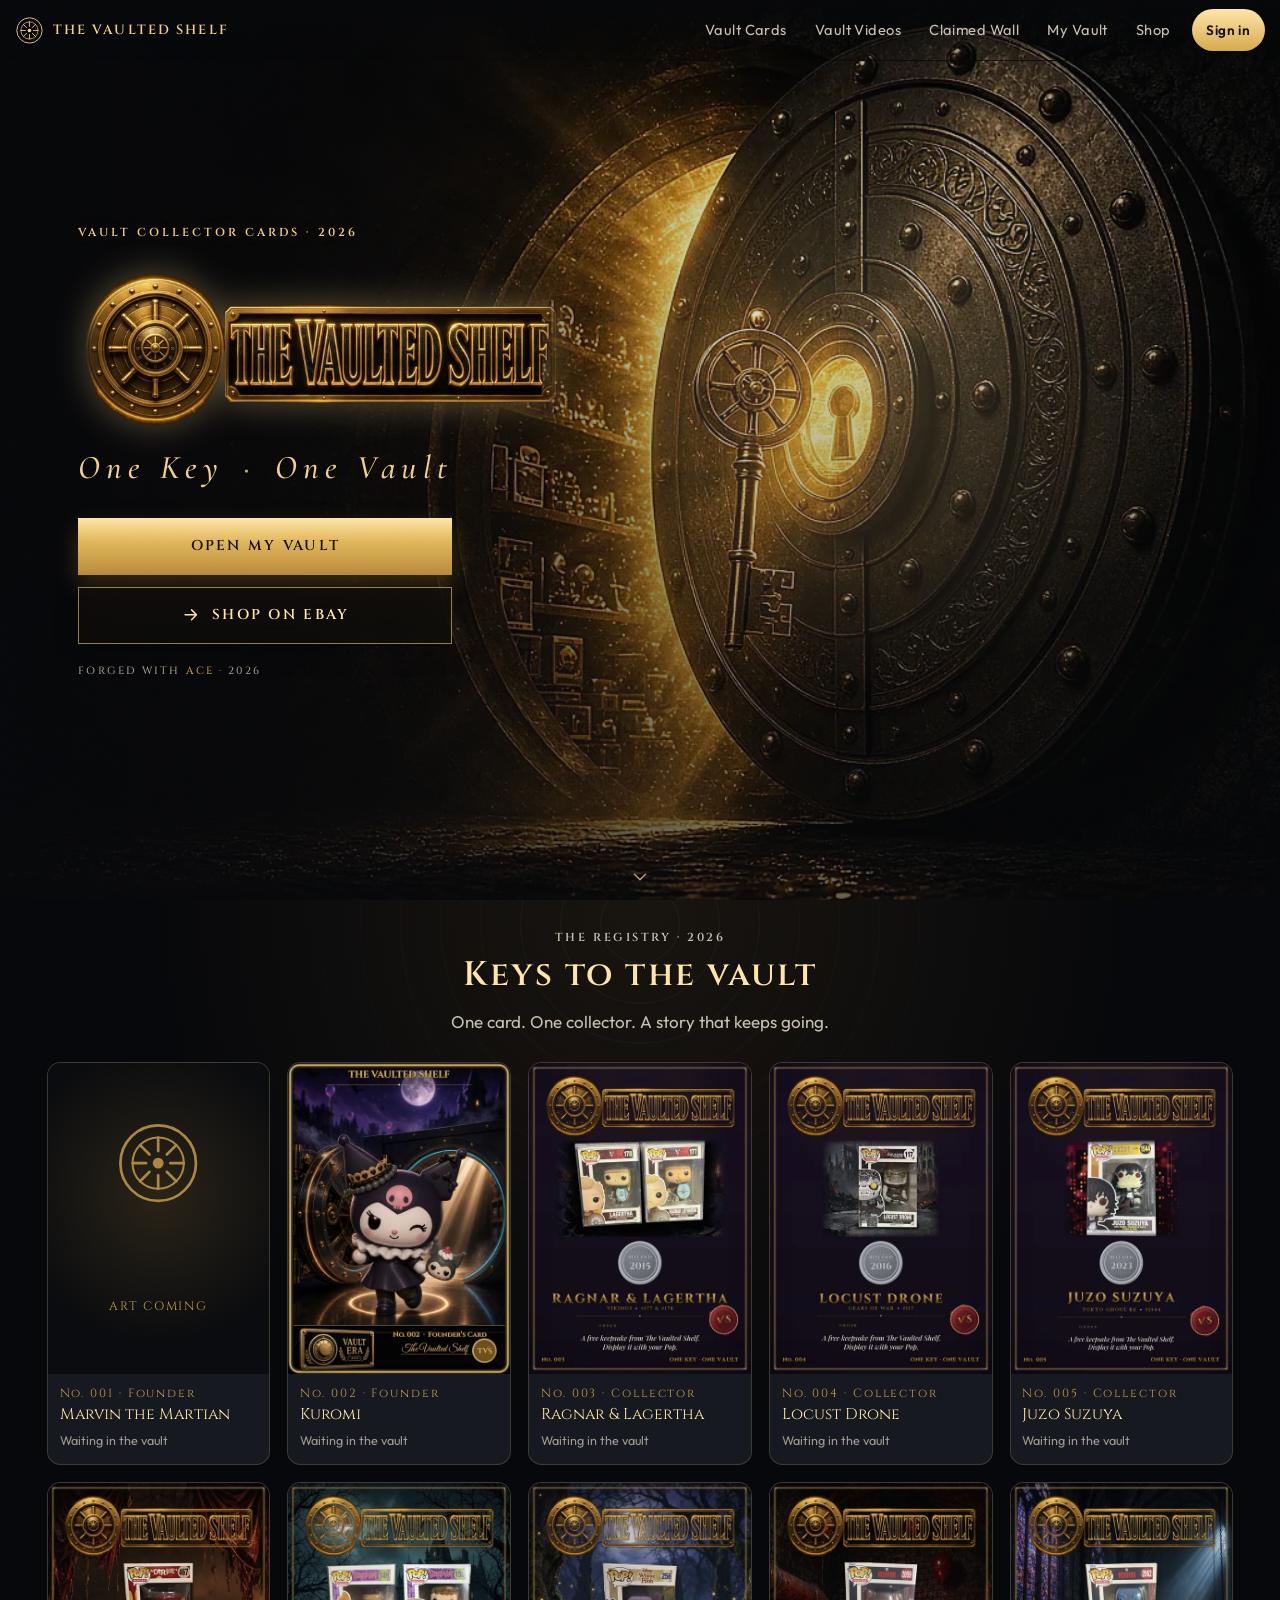
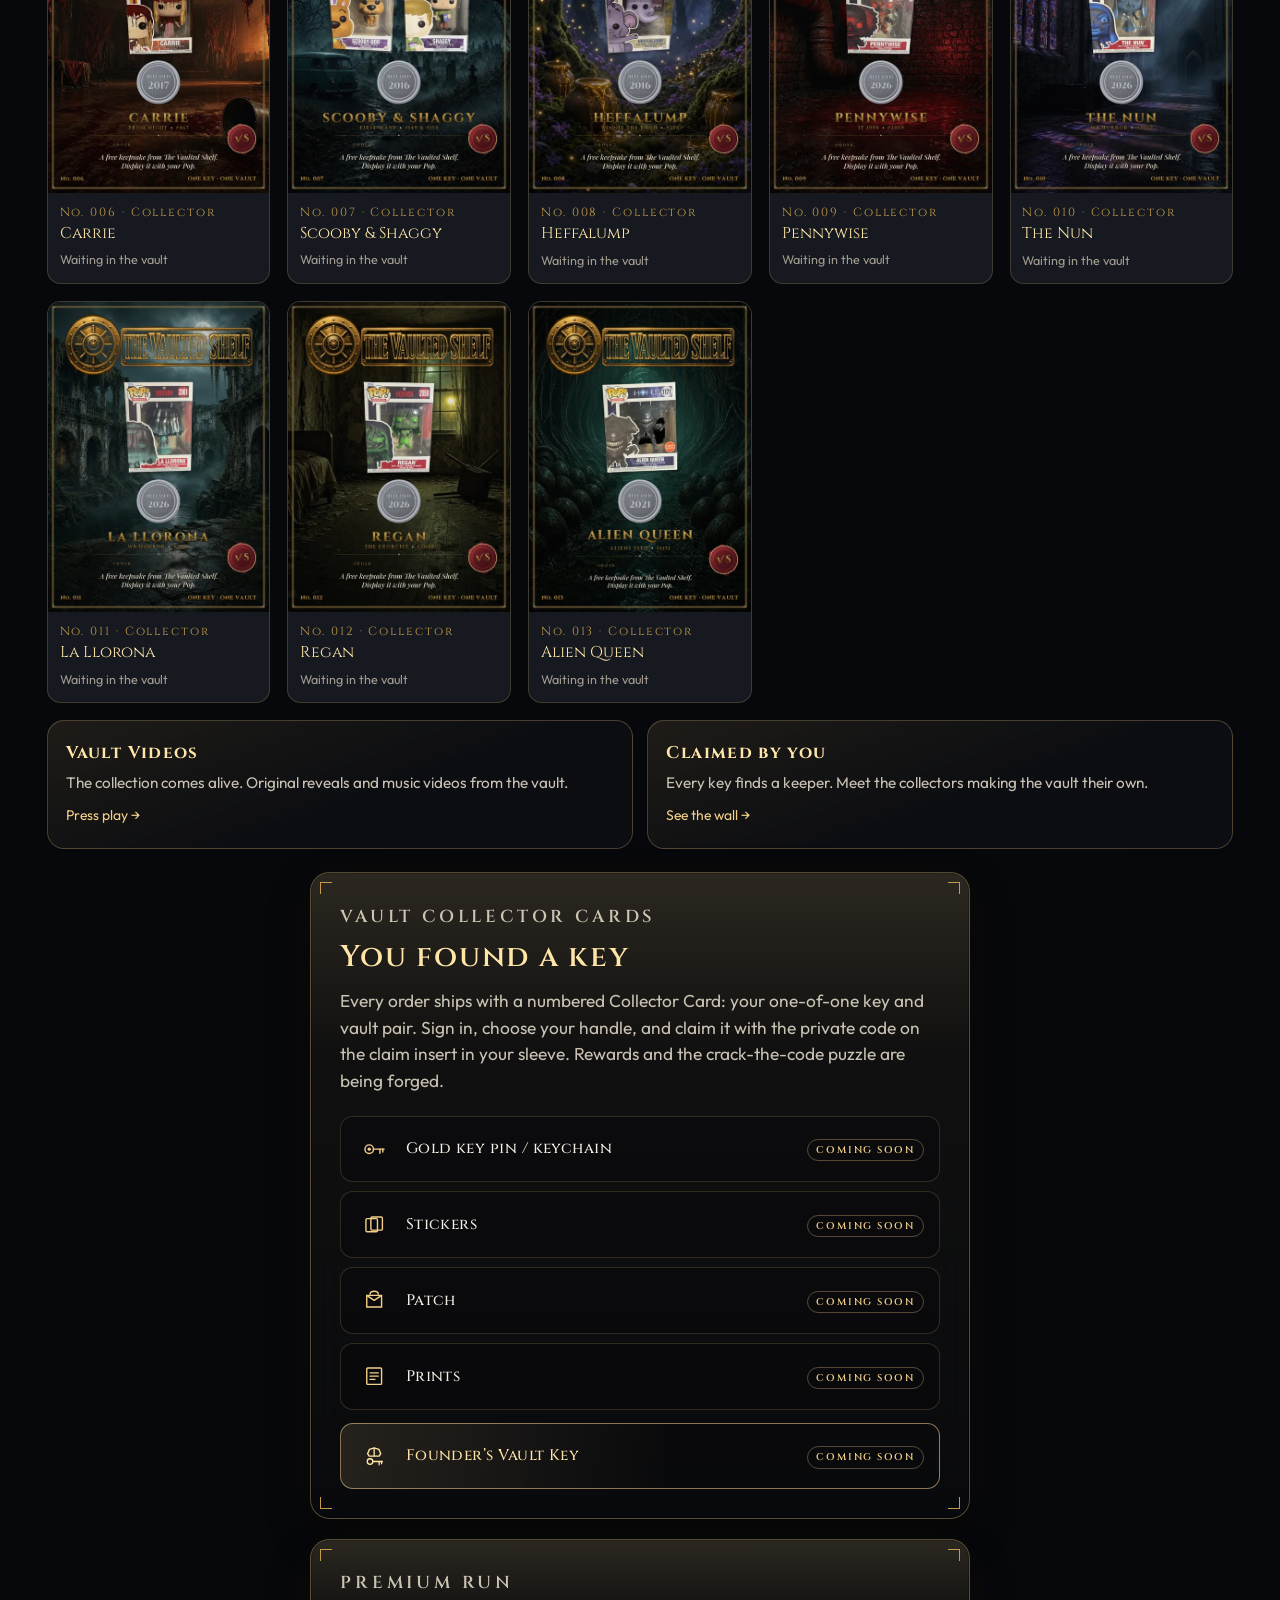
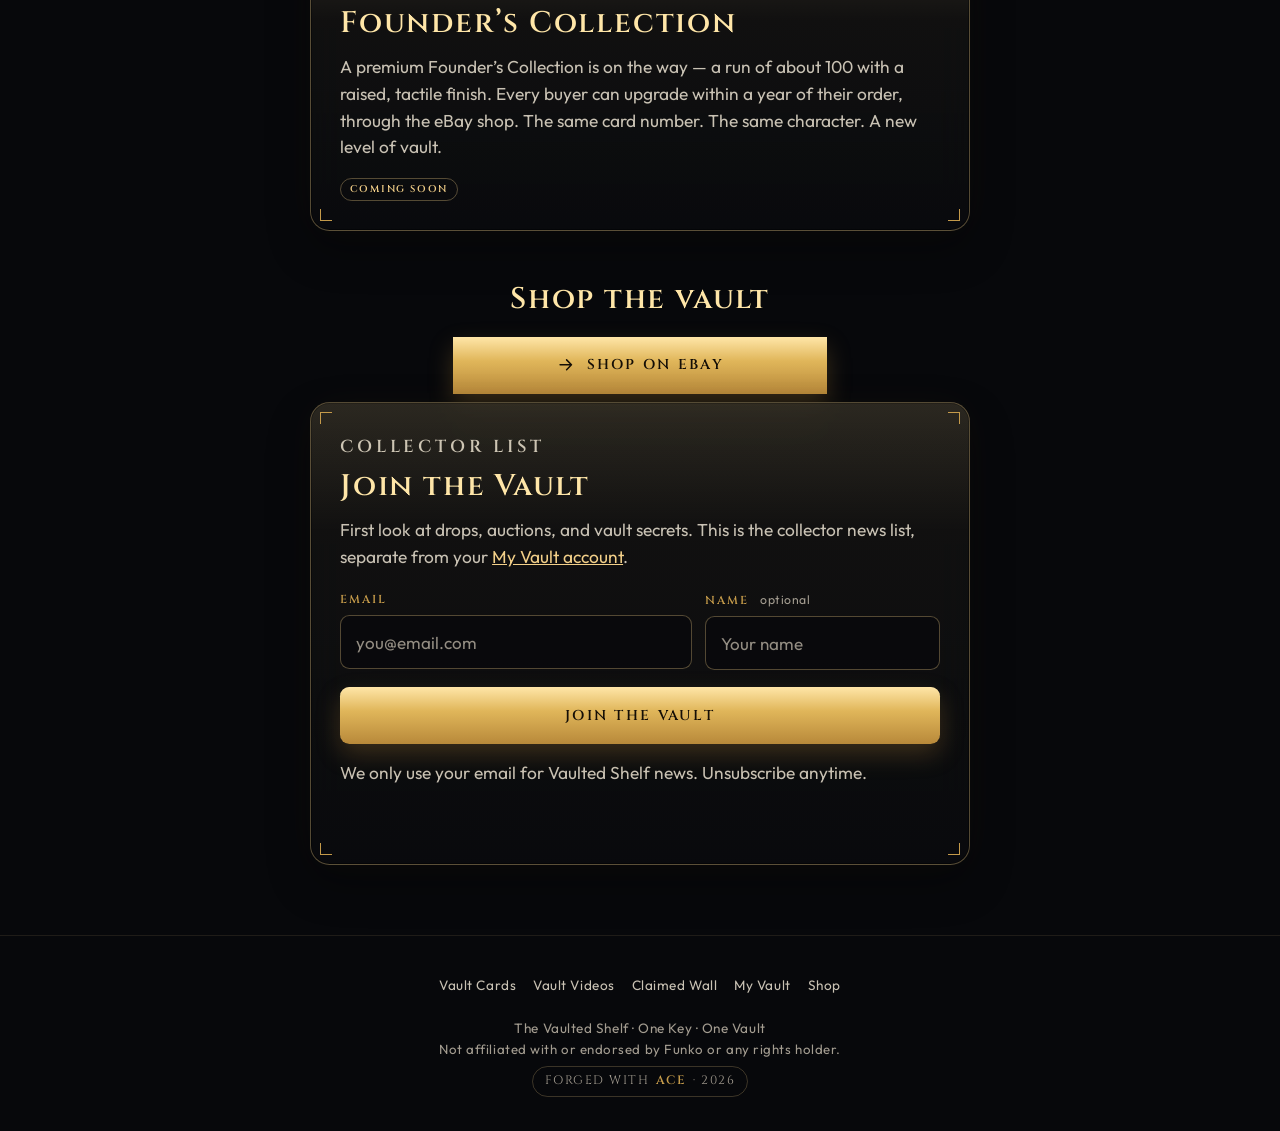
==== commit 7357ba2a: "Vault v2: private per-card claim codes (main key), order-number fallback, Founder claim state" ====
--- a/index.html
+++ b/index.html
@@ -154,7 +154,7 @@
         </div>
         <p class="kicker">Vault Collector Cards</p>
         <h2 id="found-key-title">You found a key</h2>
-        <p>Every order ships with a numbered Collector Card: your one-of-one key and vault pair. Sign in, choose your handle, and claim it with your order number. Rewards and the crack-the-code puzzle are being forged.</p>
+        <p>Every order ships with a numbered Collector Card: your one-of-one key and vault pair. Sign in, choose your handle, and claim it with the private code on the claim insert in your sleeve. Rewards and the crack-the-code puzzle are being forged.</p>
         <ul class="rewards">
           <li>
             <span class="ico" aria-hidden="true">
--- a/assets/vault.css
+++ b/assets/vault.css
@@ -233,3 +233,11 @@
 a.wall-item { color: inherit; text-decoration: none; }
 a.wall-item:hover { border-color: rgba(243,208,137,0.45); }
 .wall-item picture { display: block; }
+
+/* claim codes */
+.vfield input.code-input { font-family: ui-monospace, "SFMono-Regular", Menlo, Consolas, monospace; letter-spacing: 0.16em; font-size: 1.05rem; text-transform: uppercase; }
+.vfield input.code-input::placeholder { letter-spacing: 0.12em; }
+.linkish { background: none; border: 0; padding: 0.2rem 0; margin: -0.2rem 0 0.7rem; color: var(--gold); font: inherit; font-size: 0.82rem; text-decoration: underline; text-underline-offset: 3px; cursor: pointer; min-height: 2.75rem; }
+.linkish:hover { color: var(--gold-bright); }
+.linkish:focus-visible { outline: 2px solid var(--gold); outline-offset: 3px; border-radius: 4px; }
+.claim-badge.is-founder { border-color: rgba(243, 208, 137, 0.55); color: var(--gold-bright); background: linear-gradient(180deg, rgba(243,208,137,0.12), rgba(243,208,137,0.04)); }
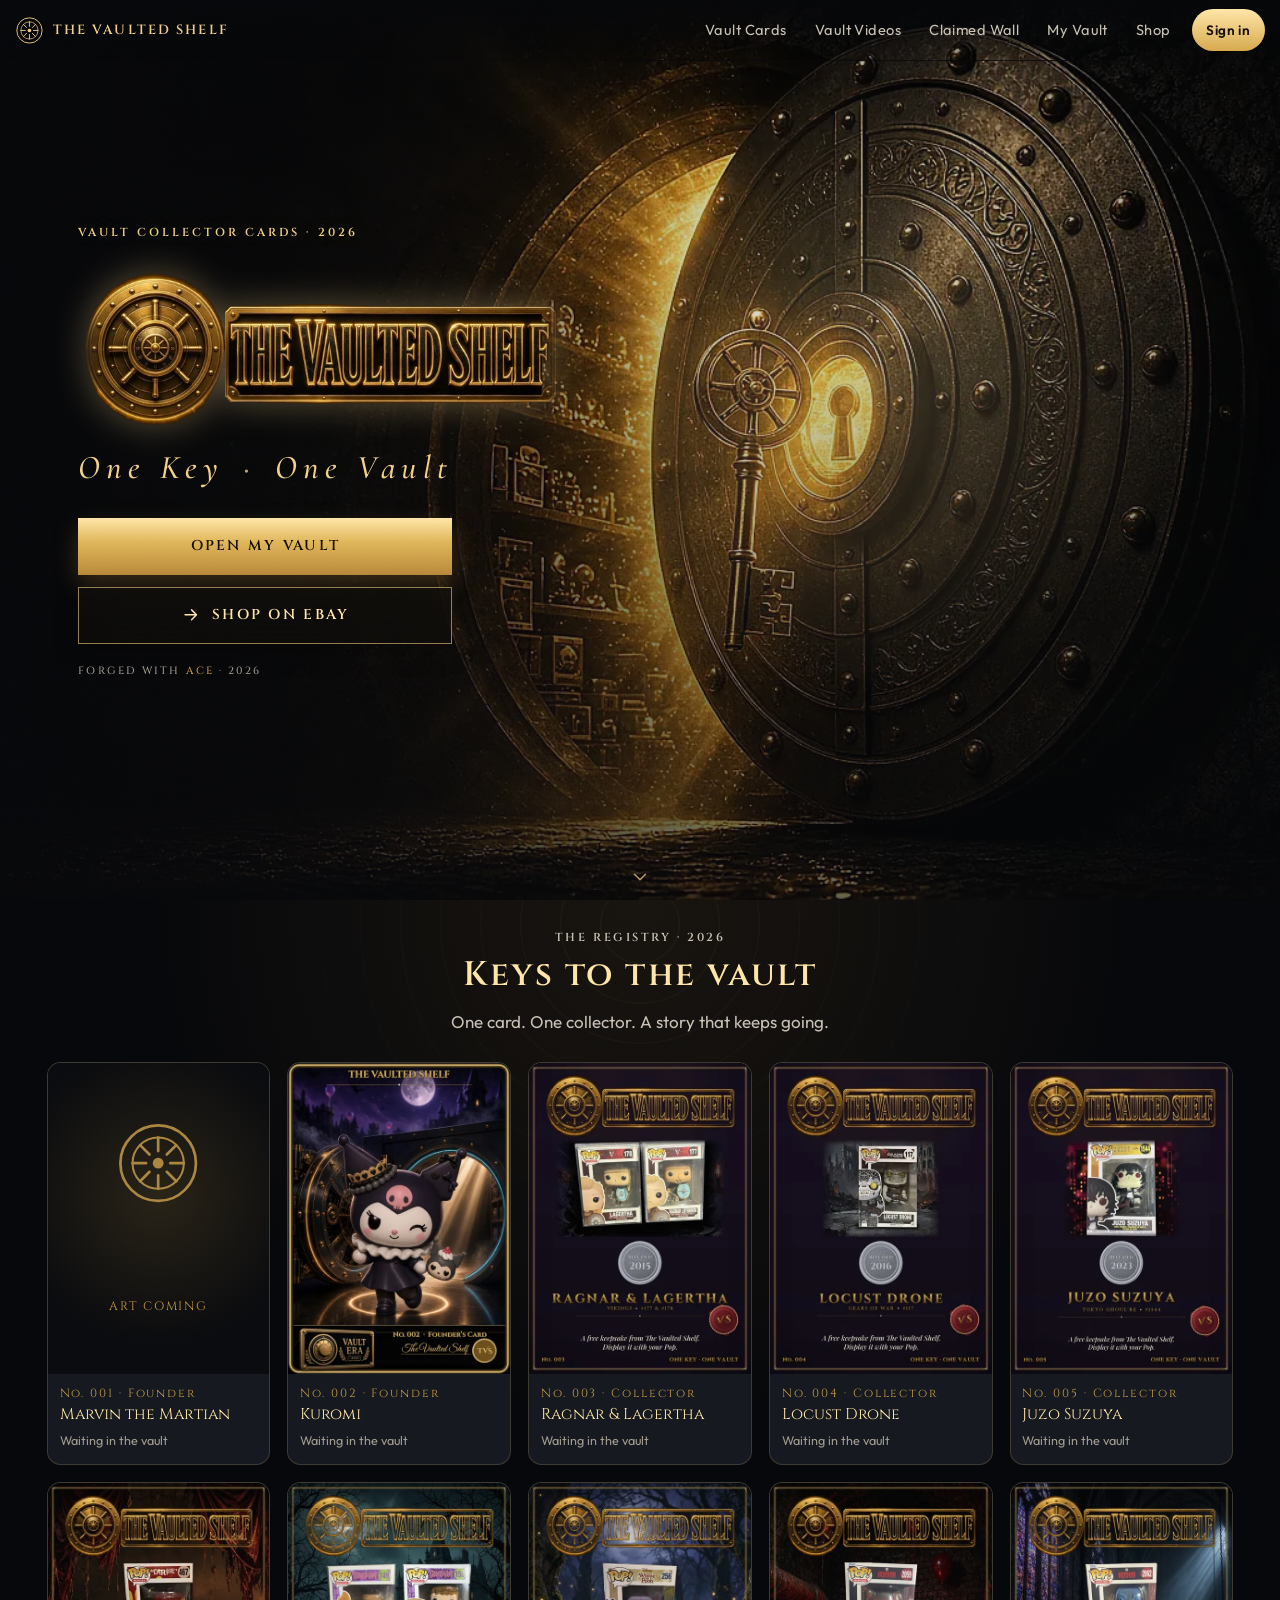
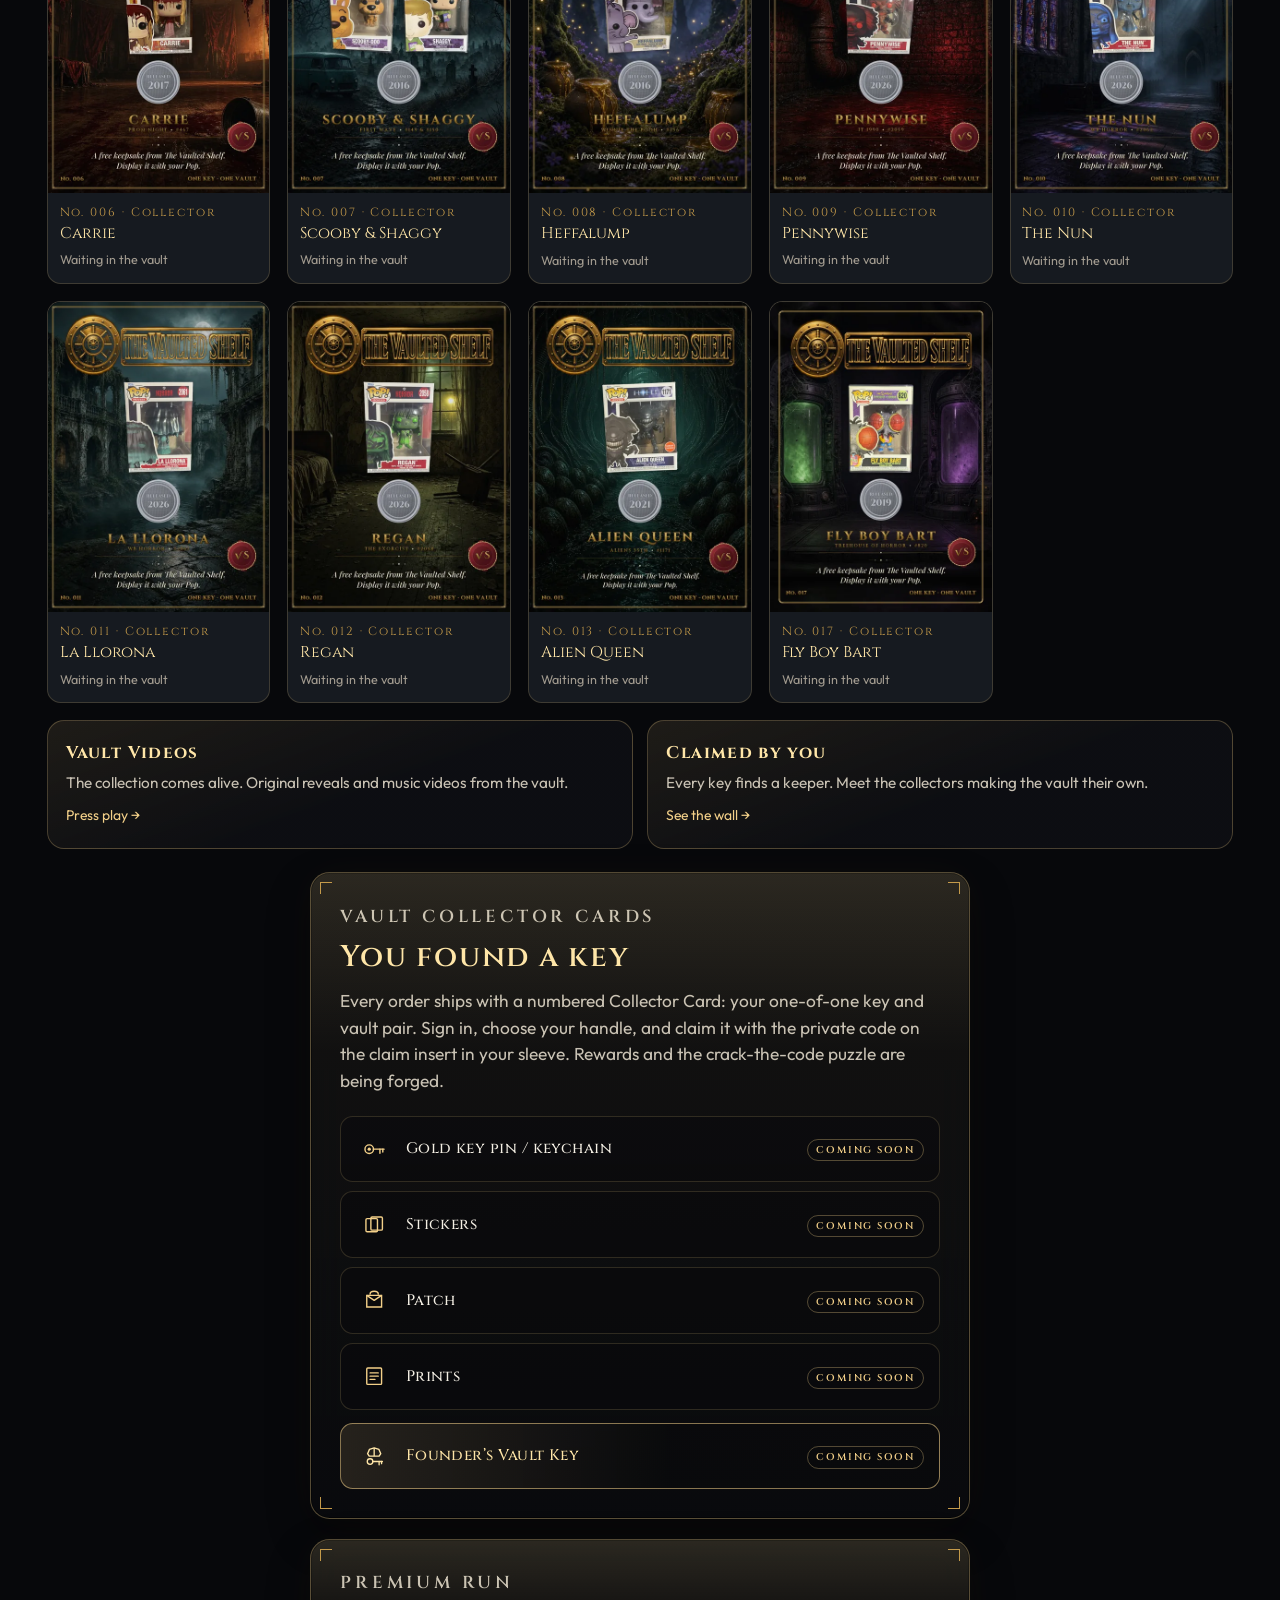
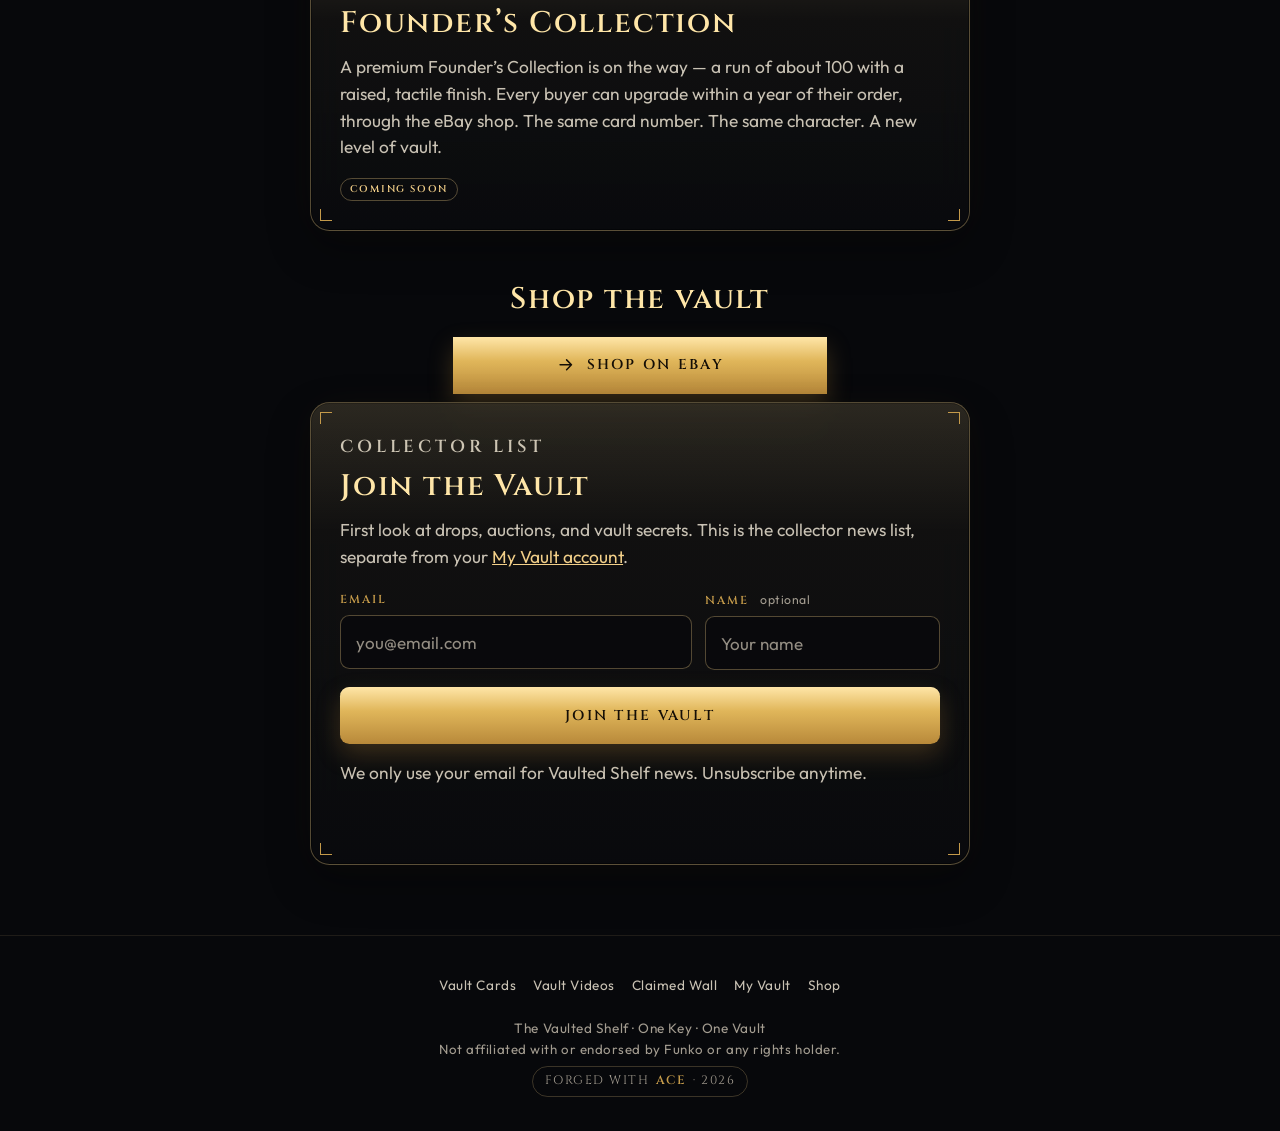
==== commit 4c5757cb: "Polish 003-005: order-number claim copy, clean card art, share pages + large Twitter card" ====
--- a/index.html
+++ b/index.html
@@ -15,6 +15,8 @@
   <meta property="og:type" content="website">
   <meta property="og:url" content="https://vaultedshelf.com/">
   <meta property="og:image" content="https://vaultedshelf.com/assets/hero-desktop.jpg">
+  <meta name="twitter:card" content="summary_large_image">
+  <meta name="twitter:image" content="https://vaultedshelf.com/assets/hero-desktop.jpg">
   <link rel="preconnect" href="https://fonts.googleapis.com">
   <link rel="preconnect" href="https://fonts.gstatic.com" crossorigin>
   <link href="https://fonts.googleapis.com/css2?family=Cinzel:wght@400;500;600;700&family=Cormorant+Garamond:ital,wght@0,500;0,600;1,500;1,600&family=Outfit:wght@400;500;600&display=swap" rel="stylesheet">
--- a/assets/vault.css
+++ b/assets/vault.css
@@ -241,3 +241,41 @@
 .linkish:hover { color: var(--gold-bright); }
 .linkish:focus-visible { outline: 2px solid var(--gold); outline-offset: 3px; border-radius: 4px; }
 .claim-badge.is-founder { border-color: rgba(243, 208, 137, 0.55); color: var(--gold-bright); background: linear-gradient(180deg, rgba(243,208,137,0.12), rgba(243,208,137,0.04)); }
+
+.cp-dates { list-style: none; display: flex; flex-wrap: wrap; justify-content: center; gap: 0.45rem 1.1rem; margin: 0.7rem 0 0; padding: 0; color: var(--muted); font-size: 0.86rem; letter-spacing: 0.04em; }
+.cp-dates span { color: var(--gold); font-family: var(--font-display); letter-spacing: 0.12em; text-transform: uppercase; font-size: 0.68rem; margin-right: 0.35rem; }
+.teaser-soon h2 { font-size: 0.95rem; }
+.teaser-soon p { color: var(--muted); font-size: 0.9rem; margin-top: 0.35rem; }
+.vault-audio { width: 100%; margin-top: 0.6rem; }
+
+/* ---------- Multi-part story sets (017) + song-pending teaser ---------- */
+.story-panel .story-parts { list-style: none; margin: 0.75rem 0 0; padding: 0; display: grid; gap: 0.6rem; }
+.story-part {
+  width: 100%; display: grid; grid-template-columns: 4.6rem 1fr; gap: 0.85rem; align-items: center; text-align: left;
+  padding: 0.55rem; border-radius: 0.7rem; border: 1px solid var(--line); background: rgba(10,11,14,0.55);
+  color: inherit; font: inherit; cursor: pointer; transition: border-color .2s, background .2s, transform .2s;
+}
+.story-part:hover, .story-part:focus-visible { border-color: rgba(243,208,137,0.55); background: rgba(243,208,137,0.06); }
+.story-part.is-on { border-color: var(--gold); box-shadow: 0 0 0 1px rgba(243,208,137,0.35), 0 8px 24px -14px rgba(243,208,137,0.6); }
+.sp-thumb { display: block; border-radius: 0.4rem; overflow: hidden; aspect-ratio: 5 / 7; box-shadow: 0 6px 16px -8px #000; }
+.sp-thumb img { display: block; width: 100%; height: 100%; object-fit: cover; }
+.sp-text { display: grid; gap: 0.15rem; }
+.sp-text small { font-family: var(--font-display); font-size: 0.66rem; letter-spacing: 0.18em; text-transform: uppercase; color: var(--gold); }
+.sp-text b { font-family: var(--font-display); font-weight: 600; font-size: 1rem; color: var(--ink, #f4efe4); }
+.sp-text > span { font-size: 0.86rem; line-height: 1.45; color: var(--muted); }
+.song-pending .sp-head { display: flex; align-items: center; justify-content: space-between; gap: 0.6rem; }
+.soon-pill {
+  font-family: var(--font-display); font-size: 0.62rem; letter-spacing: 0.18em; text-transform: uppercase;
+  padding: 0.3rem 0.65rem; border-radius: 999px; border: 1px solid rgba(243,208,137,0.5); color: var(--gold);
+  background: rgba(243,208,137,0.07);
+}
+.sp-title { margin: 0.55rem 0 0.35rem; font-family: var(--font-display); font-size: 1.35rem; color: var(--gold); }
+.sp-title span { font-family: inherit; font-size: 0.85rem; letter-spacing: 0.08em; color: var(--muted); }
+.sp-hook {
+  margin: 0.8rem 0 0.2rem; padding: 0.7rem 0.9rem; border-left: 2px solid var(--gold);
+  background: linear-gradient(90deg, rgba(243,208,137,0.08), transparent);
+  font-style: italic; font-size: 0.95rem; line-height: 1.55; color: var(--ink, #f4efe4); border-radius: 0 0.4rem 0.4rem 0;
+}
+.sp-note { margin-top: 0.6rem; }
+@media (prefers-reduced-motion: reduce) { .story-part { transition: none; } }
+.signin-after { margin-top: 0.6rem; color: var(--muted); }
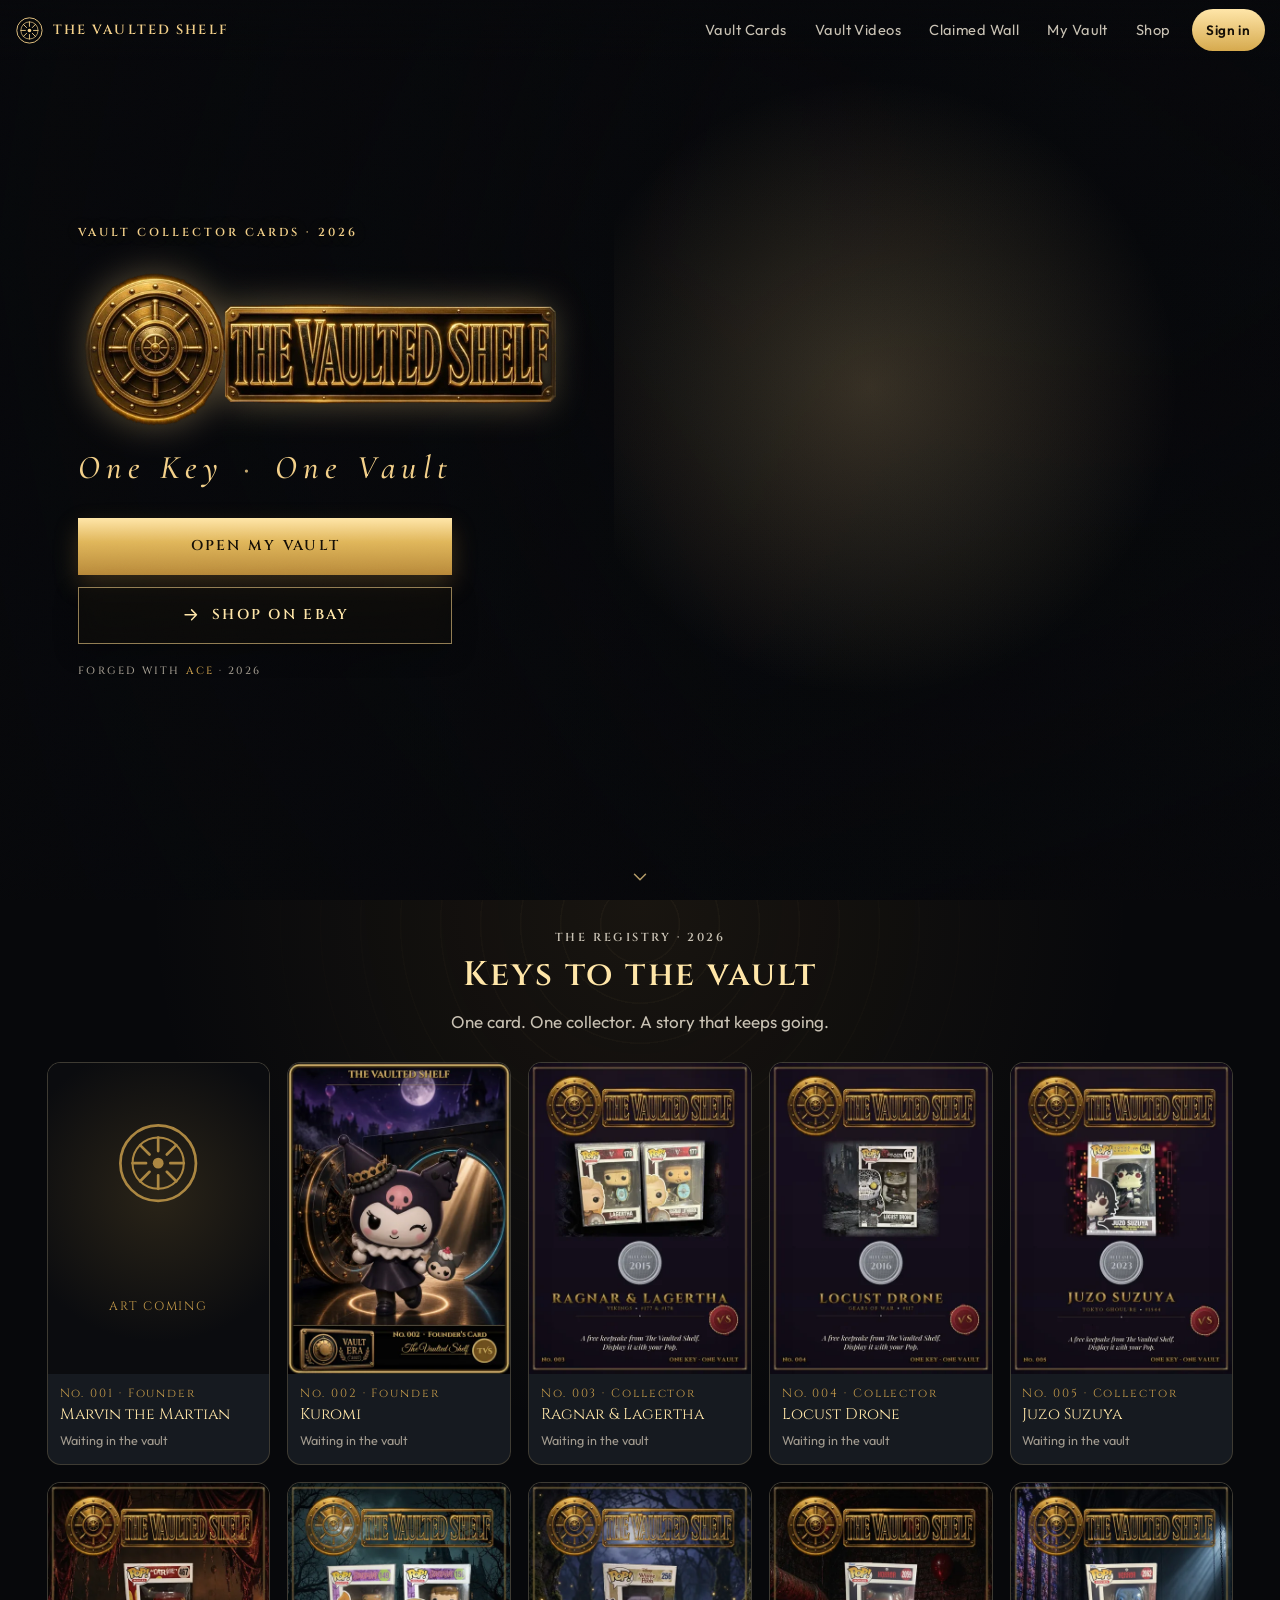
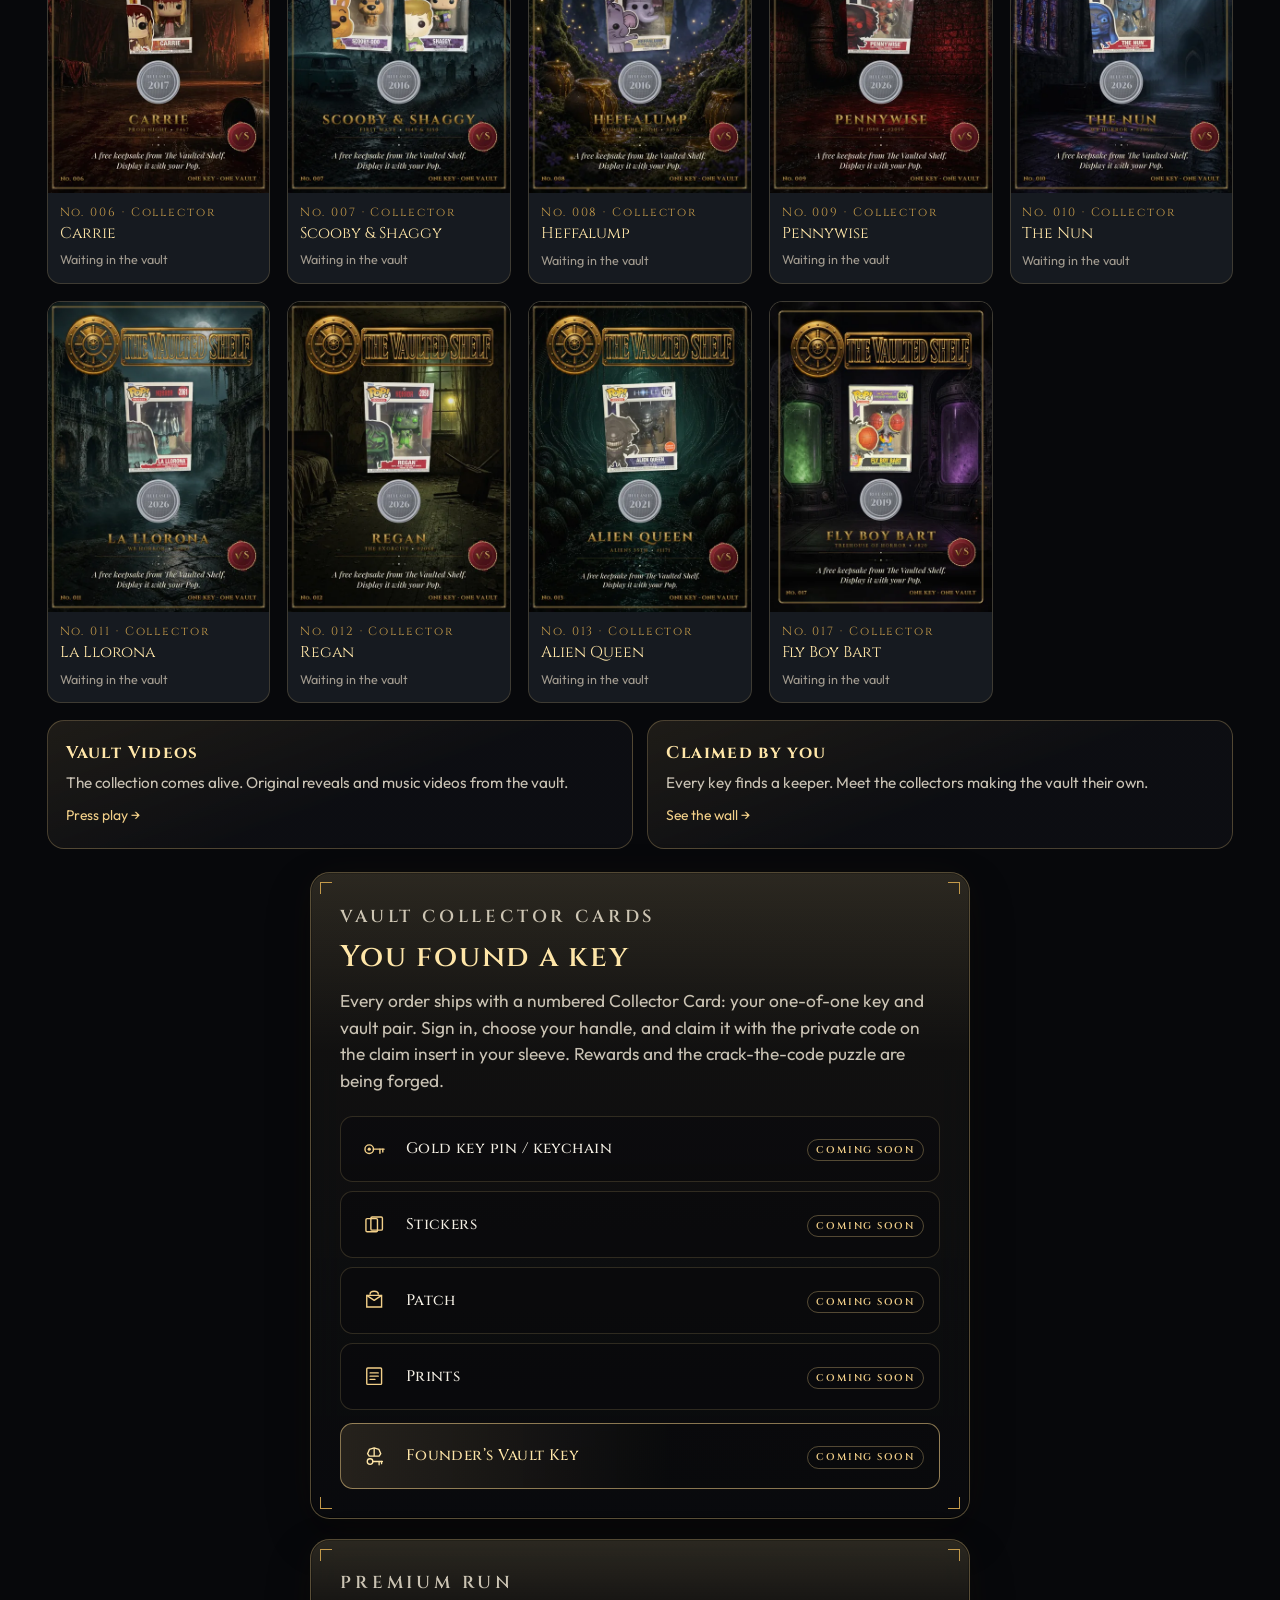
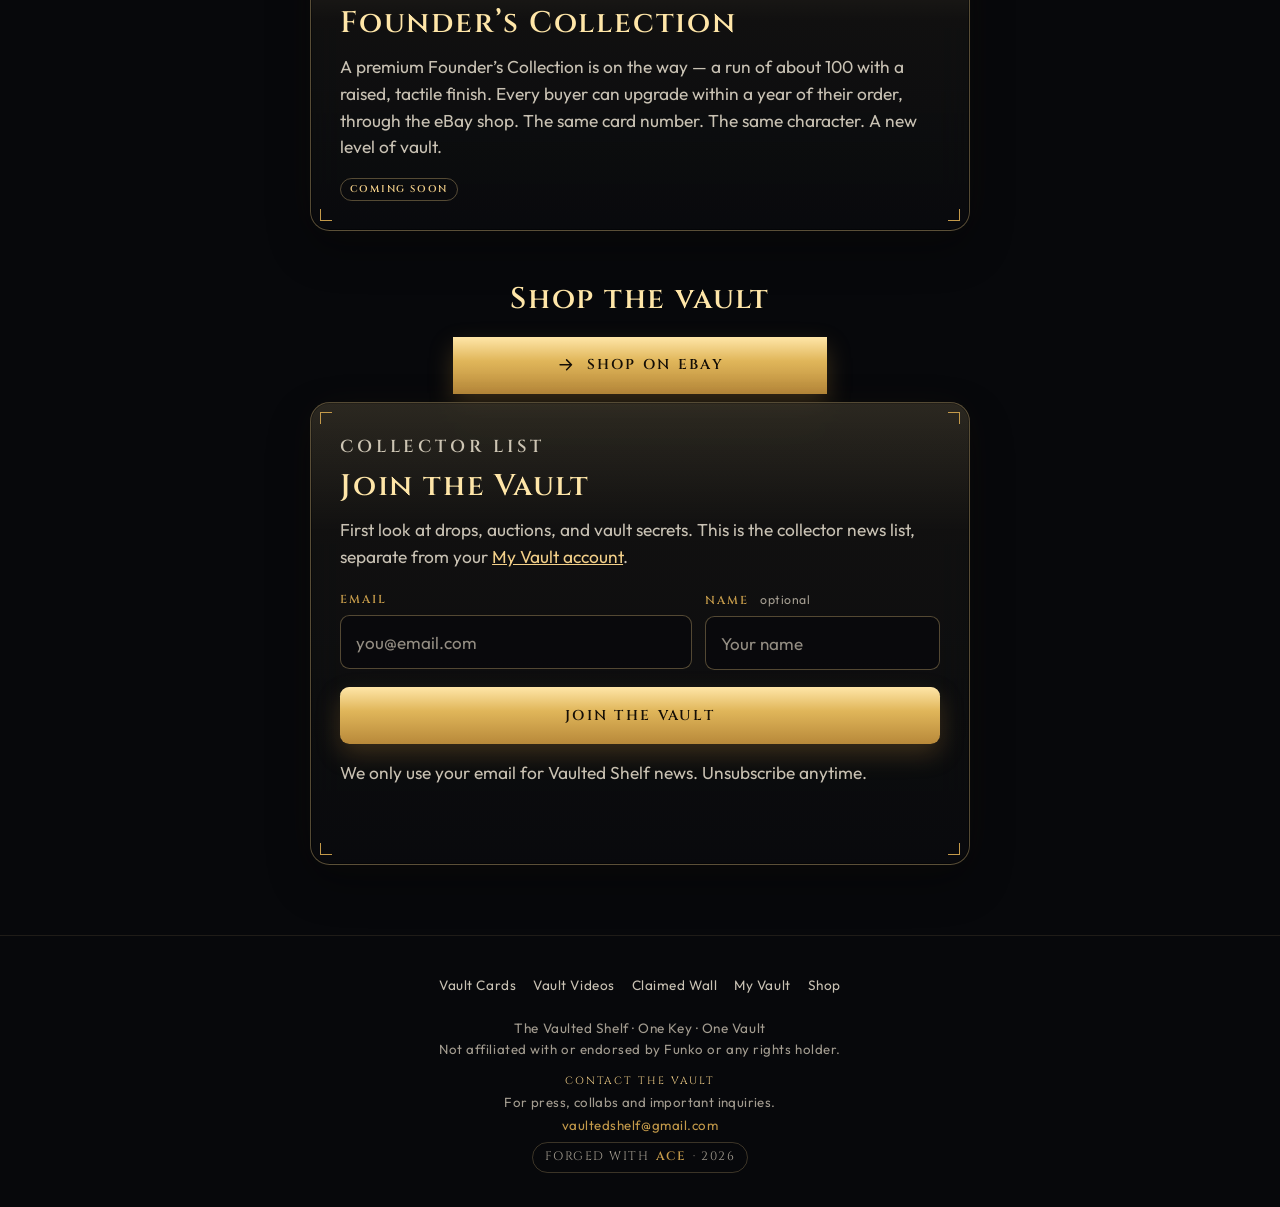
==== commit 0d1f2cb2: "Add a Contact the vault line to the site footer. Shows press, collabs and important inquiries with a" ====
--- a/index.html
+++ b/index.html
@@ -274,7 +274,14 @@
     </div>
   </main>
 
-  <div id="vfoot-slot"></div>
+  <div id="vfoot-slot">
+  <footer class="vfoot">
+    <p>The Vaulted Shelf · One Key · One Vault</p>
+    <p class="vfoot-contact"><span class="vfoot-kicker">Contact the vault</span>
+      For press, collabs and important inquiries.<br>
+      <span class="vfoot-mail">vaultedshelf [at] gmail [dot] com</span></p>
+  </footer>
+</div>
 
   <div class="claim-reveal" id="claim-reveal" hidden role="dialog" aria-modal="true" aria-labelledby="claim-reveal-caption">
     <div class="claim-reveal-stage">
--- a/assets/vault.css
+++ b/assets/vault.css
@@ -211,6 +211,32 @@
 .vfoot nav a { color: var(--muted); text-decoration: none; min-height: 2.2rem; display: inline-flex; align-items: center; }
 .vfoot .forged-badge { margin-top: 0.4rem; color: var(--dim); font-size: 0.72rem; letter-spacing: 0.12em; text-transform: uppercase; }
 .vfoot .forged-badge b { color: var(--gold-deep); font-weight: 600; }
+.vfoot .vfoot-contact {
+  margin: 0.85rem auto 0;
+  max-width: 22rem;
+  font-size: 0.78rem;
+  letter-spacing: 0.03em;
+  line-height: 1.5;
+  color: var(--dim);
+}
+.vfoot .vfoot-kicker {
+  display: block;
+  margin-bottom: 0.2rem;
+  font-family: var(--font-display);
+  font-size: 0.62rem;
+  letter-spacing: 0.18em;
+  text-transform: uppercase;
+  color: var(--gold);
+}
+.vfoot .vfoot-mail {
+  display: inline-block;
+  margin-top: 0.15rem;
+  color: var(--gold-deep);
+  text-decoration: none;
+  letter-spacing: 0.04em;
+}
+.vfoot a.vfoot-mail:hover,
+.vfoot a.vfoot-mail:focus-visible { color: var(--gold-bright); text-decoration: underline; }
 
 /* index additions */
 body.is-card .hero { display: none; }
@@ -279,3 +305,39 @@
 .sp-note { margin-top: 0.6rem; }
 @media (prefers-reduced-motion: reduce) { .story-part { transition: none; } }
 .signin-after { margin-top: 0.6rem; color: var(--muted); }
+
+/* ---------- Your Vault Theme (Suno embeds, no autoplay) ---------- */
+.vault-theme .vt-tracks { display: grid; gap: 0.75rem; margin-top: 0.7rem; }
+.vault-theme .vt-track {
+  padding: 0.7rem 0.75rem 0.75rem;
+  border: 1px solid rgba(243, 208, 137, 0.18);
+  border-radius: 0.75rem;
+  background: rgba(5, 6, 8, 0.45);
+}
+.vault-theme .vt-label {
+  font-family: var(--font-display);
+  font-size: 0.62rem;
+  letter-spacing: 0.18em;
+  text-transform: uppercase;
+  color: var(--gold);
+  margin: 0 0 0.4rem;
+}
+.vault-theme .vt-embed-wrap {
+  border-radius: 0.65rem;
+  overflow: hidden;
+  border: 1px solid rgba(243, 208, 137, 0.22);
+  background: #050608;
+}
+.vault-theme .vt-embed {
+  display: block;
+  width: 100%;
+  height: 200px;
+  border: 0;
+  background: #050608;
+}
+.vault-theme .vt-open {
+  display: inline-block;
+  margin-top: 0.45rem;
+  font-size: 0.78rem;
+  color: var(--gold);
+}
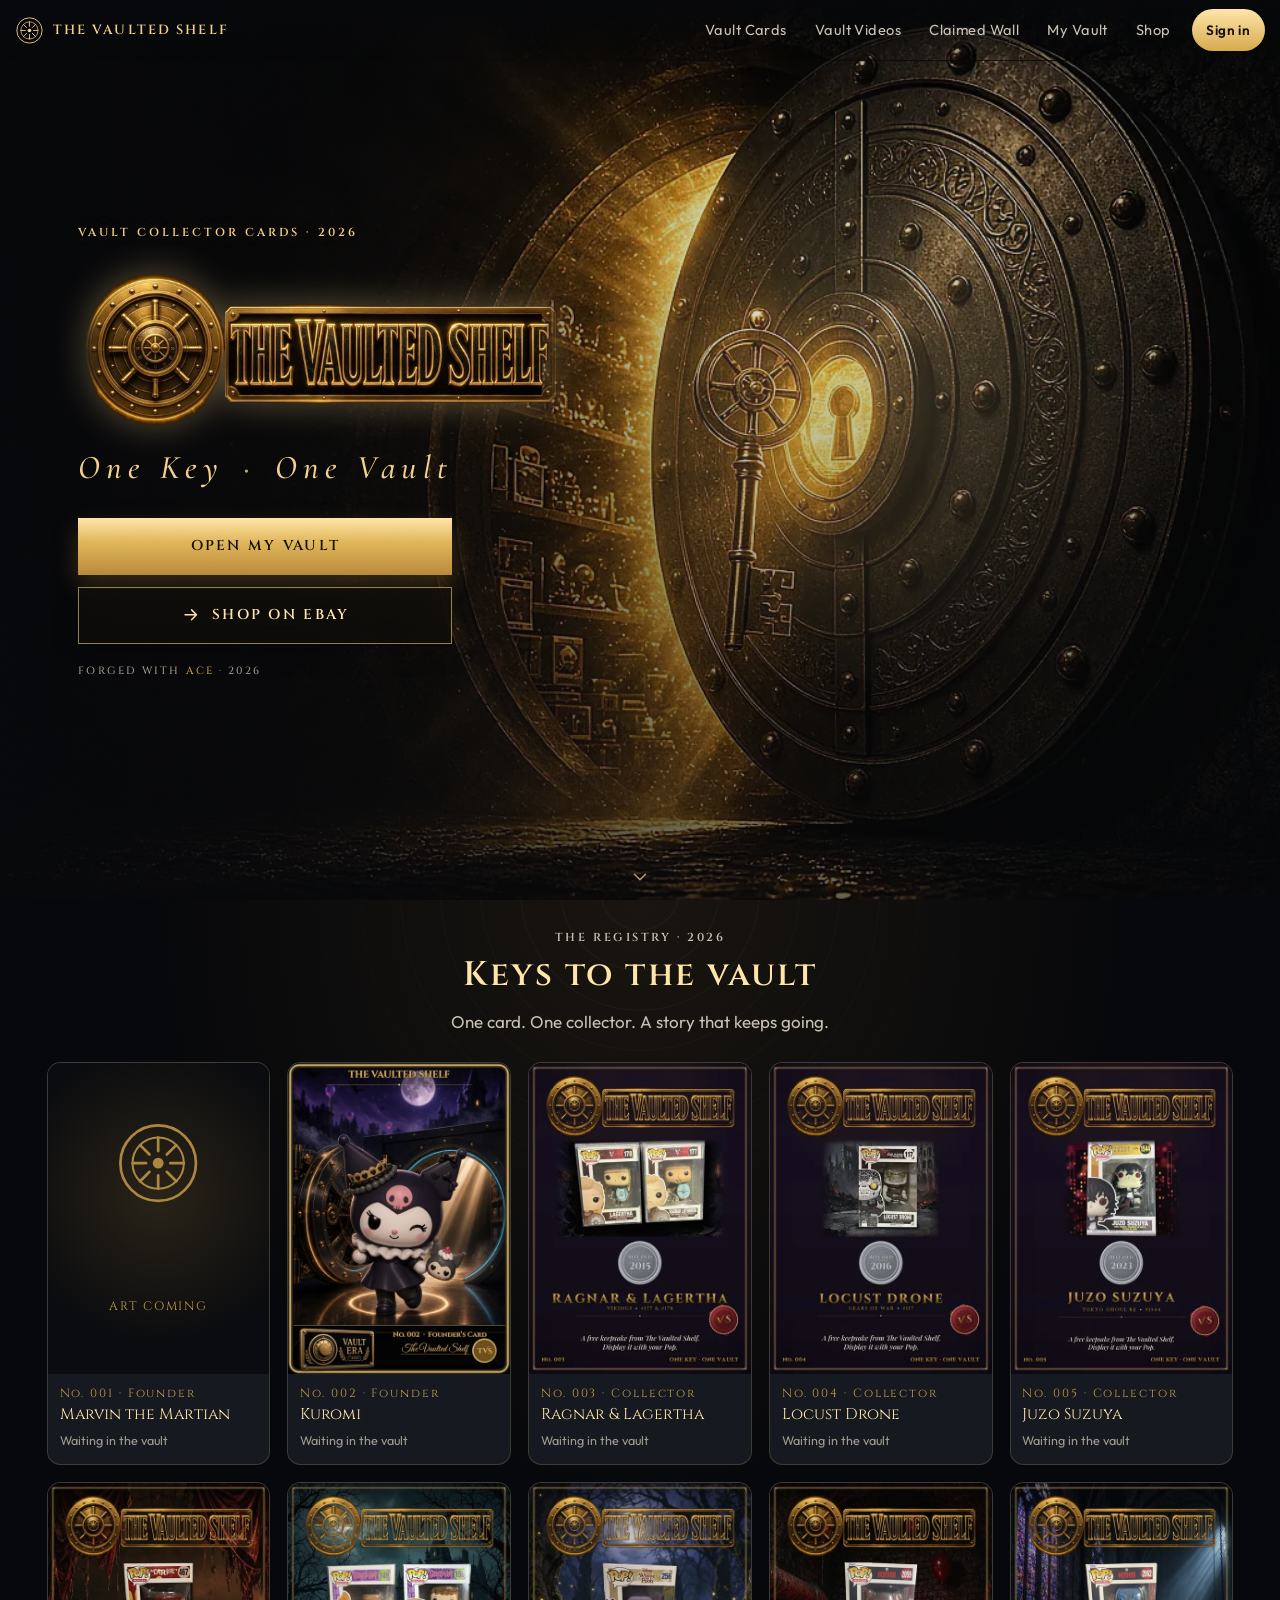
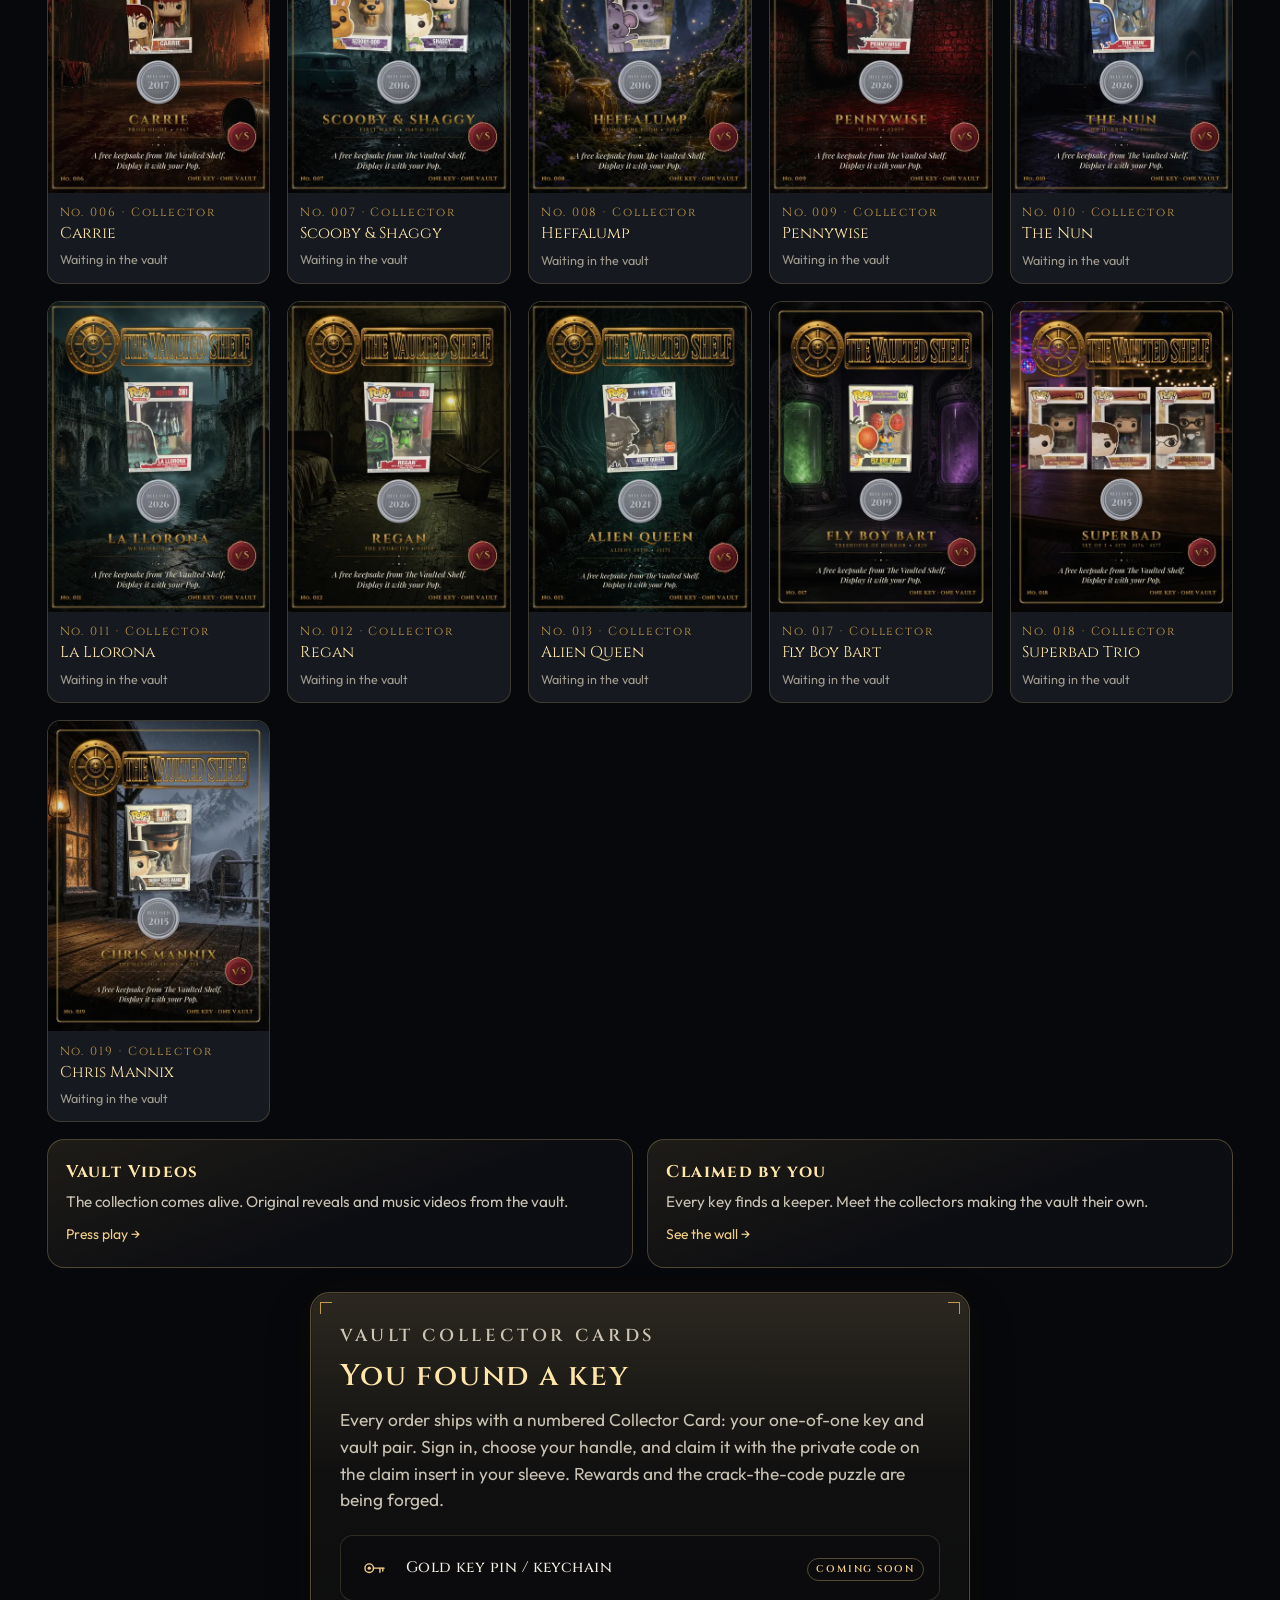
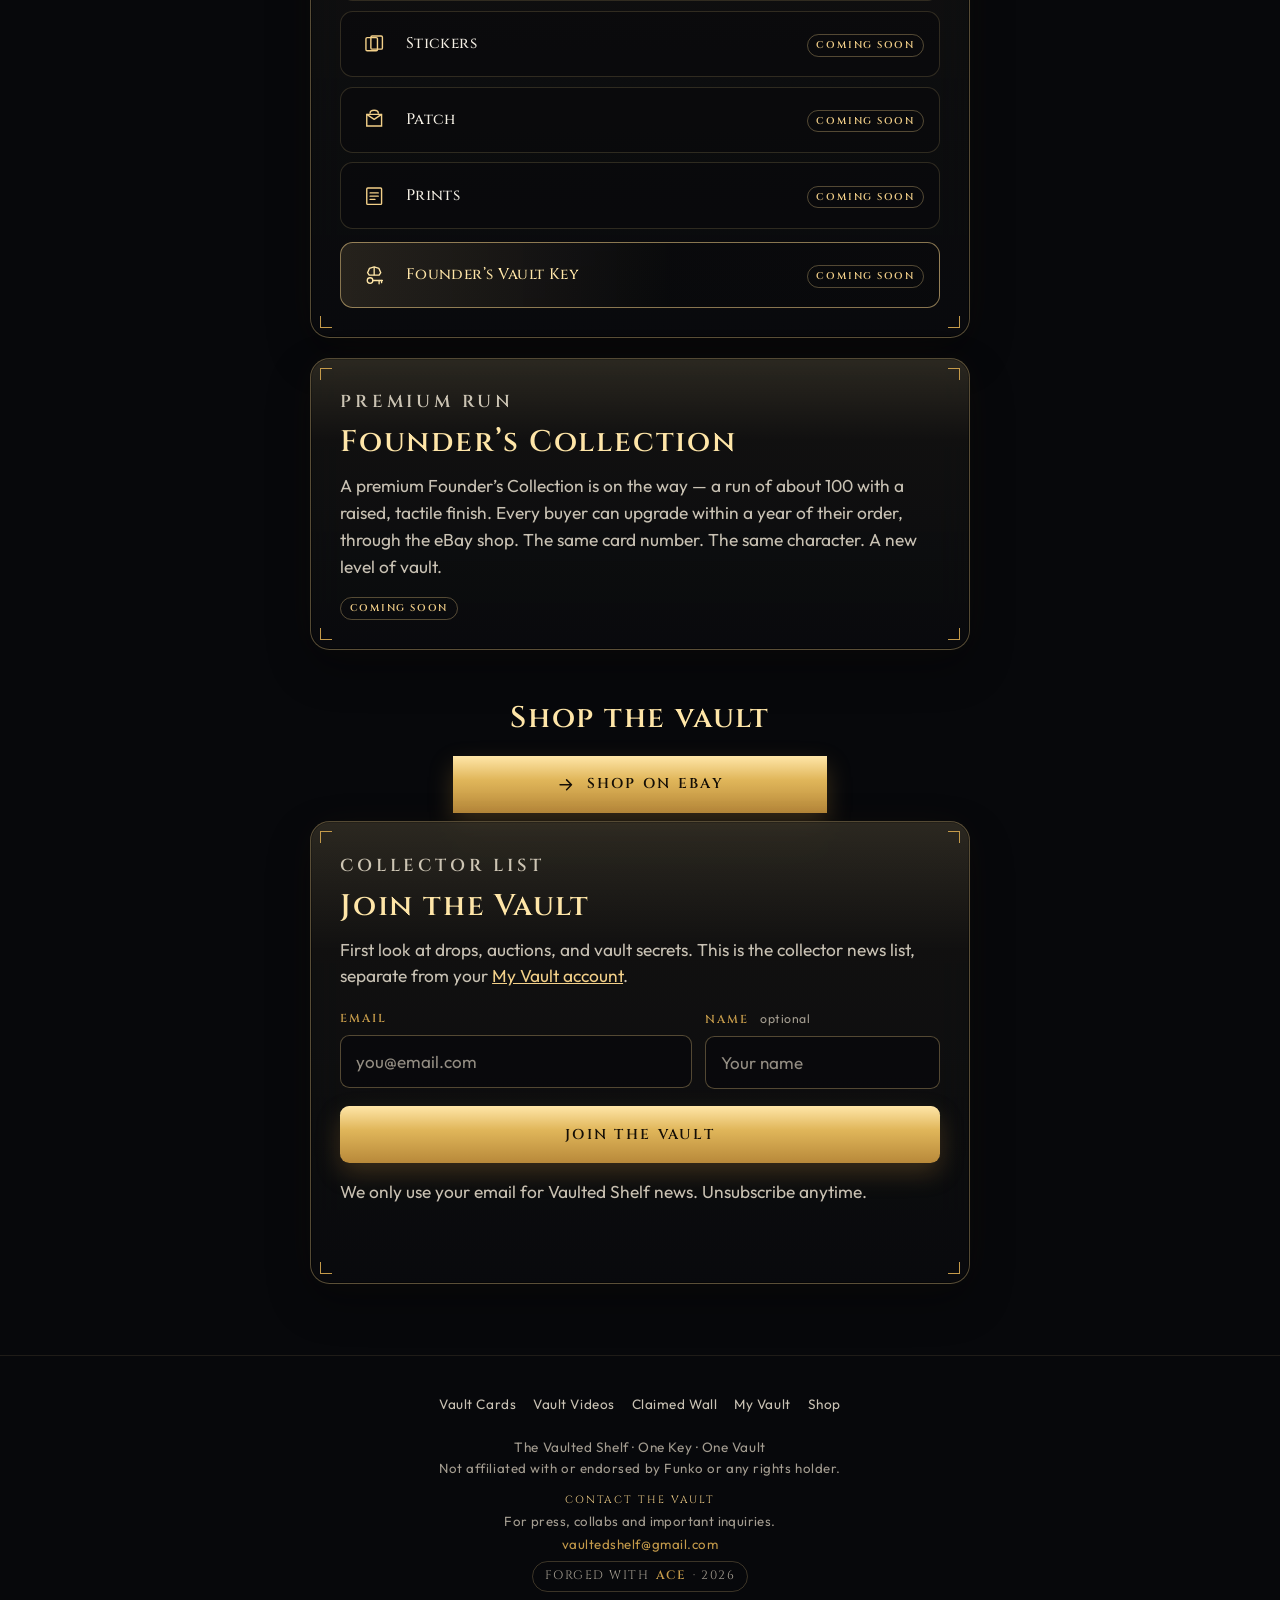
==== commit f1b1fef3: "Scan-to-claim: finish a slip QR after sign-in. A claim-slip link can carry the code in the URL. Capt" ====
--- a/index.html
+++ b/index.html
@@ -3,6 +3,7 @@
 <head>
   <meta charset="utf-8">
   <meta name="viewport" content="width=device-width, initial-scale=1, viewport-fit=cover">
+  <script src="assets/vault-claim-link.js"></script>
   <meta name="color-scheme" content="dark">
   <meta name="theme-color" content="#07080b">
   <meta name="description" content="The Vaulted Shelf — One Key · One Vault. Funko Pops and collectibles. Claim your Vault Collector Card, build your vault, and watch the collection come alive.">
--- a/assets/vault.css
+++ b/assets/vault.css
@@ -209,6 +209,14 @@
 .vfoot { text-align: center; padding: 1.8rem 1rem max(2rem, env(safe-area-inset-bottom)); color: var(--dim); font-size: 0.8rem; border-top: 1px solid rgba(243,208,137,0.1); }
 .vfoot nav { display: flex; justify-content: center; flex-wrap: wrap; gap: 0.2rem 1rem; margin-bottom: 0.8rem; }
 .vfoot nav a { color: var(--muted); text-decoration: none; min-height: 2.2rem; display: inline-flex; align-items: center; }
+.vfoot .vfoot-odometer {
+  margin: 0.9rem 0 0.2rem;
+  font-family: var(--font-display);
+  font-size: 0.68rem;
+  letter-spacing: 0.16em;
+  text-transform: uppercase;
+  color: var(--gold);
+}
 .vfoot .forged-badge { margin-top: 0.4rem; color: var(--dim); font-size: 0.72rem; letter-spacing: 0.12em; text-transform: uppercase; }
 .vfoot .forged-badge b { color: var(--gold-deep); font-weight: 600; }
 .vfoot .vfoot-contact {
@@ -341,3 +349,69 @@
   font-size: 0.78rem;
   color: var(--gold);
 }
+
+/* Sealed (unclaimed) tiles on the Claimed Wall only. */
+#wall .ctile.is-sealed .thumb {
+  display: grid;
+  place-items: center;
+  background: radial-gradient(circle at 50% 42%, #2a2418 0%, #0a0b0e 68%);
+}
+#wall .ctile.is-sealed .thumb svg {
+  width: 46%;
+  height: auto;
+  color: var(--gold);
+  opacity: 0.92;
+  filter: drop-shadow(0 0 12px rgba(243, 208, 137, 0.28));
+}
+#wall .ctile.is-sealed .st.is-sealed-tag {
+  display: inline-block;
+  margin-top: 0.45rem;
+  padding: 0.25rem 0.6rem;
+  border-radius: 999px;
+  border: 1px solid rgba(243, 208, 137, 0.45);
+  color: var(--gold);
+  background: rgba(12, 12, 10, 0.72);
+  font-family: var(--font-display);
+  font-size: 0.64rem;
+  letter-spacing: 0.1em;
+  text-transform: uppercase;
+}
+.cp-views {
+  margin: 0.45rem 0 0;
+  font-family: var(--font-display);
+  font-size: 0.68rem;
+  letter-spacing: 0.14em;
+  text-transform: uppercase;
+  color: var(--gold);
+}
+.most-viewed { margin: 0.4rem 0 0.2rem; }
+.mv-strip {
+  display: flex; gap: 0.7rem; overflow-x: auto; list-style: none;
+  margin: 0; padding: 0 0 0.5rem; scrollbar-width: thin;
+}
+.mv-tile {
+  flex: 0 0 8.4rem; text-align: center;
+}
+.mv-tile a { color: inherit; text-decoration: none; display: block; }
+.mv-tile .thumb {
+  aspect-ratio: 5 / 7; border-radius: 0.55rem; overflow: hidden;
+  border: 1px solid rgba(243, 208, 137, 0.22); background: #0a0b0e;
+}
+.mv-tile .thumb img { width: 100%; height: 100%; object-fit: cover; display: block; }
+.mv-tile .meta { padding: 0.45rem 0.15rem 0; }
+.mv-tile .no {
+  font-family: var(--font-display); font-size: 0.66rem;
+  letter-spacing: 0.12em; text-transform: uppercase; color: var(--gold);
+}
+.mv-tile .nm { font-size: 0.78rem; color: var(--ink); margin-top: 0.15rem; }
+.mv-tile .mv-count {
+  margin-top: 0.25rem; font-size: 0.72rem; letter-spacing: 0.04em; color: var(--muted);
+}
+#wall .mv-tile.is-sealed .thumb {
+  display: grid; place-items: center;
+  background: radial-gradient(circle at 50% 42%, #2a2418 0%, #0a0b0e 68%);
+}
+#wall .mv-tile.is-sealed .thumb svg {
+  width: 46%; height: auto; color: var(--gold); opacity: 0.92;
+  filter: drop-shadow(0 0 12px rgba(243, 208, 137, 0.28));
+}
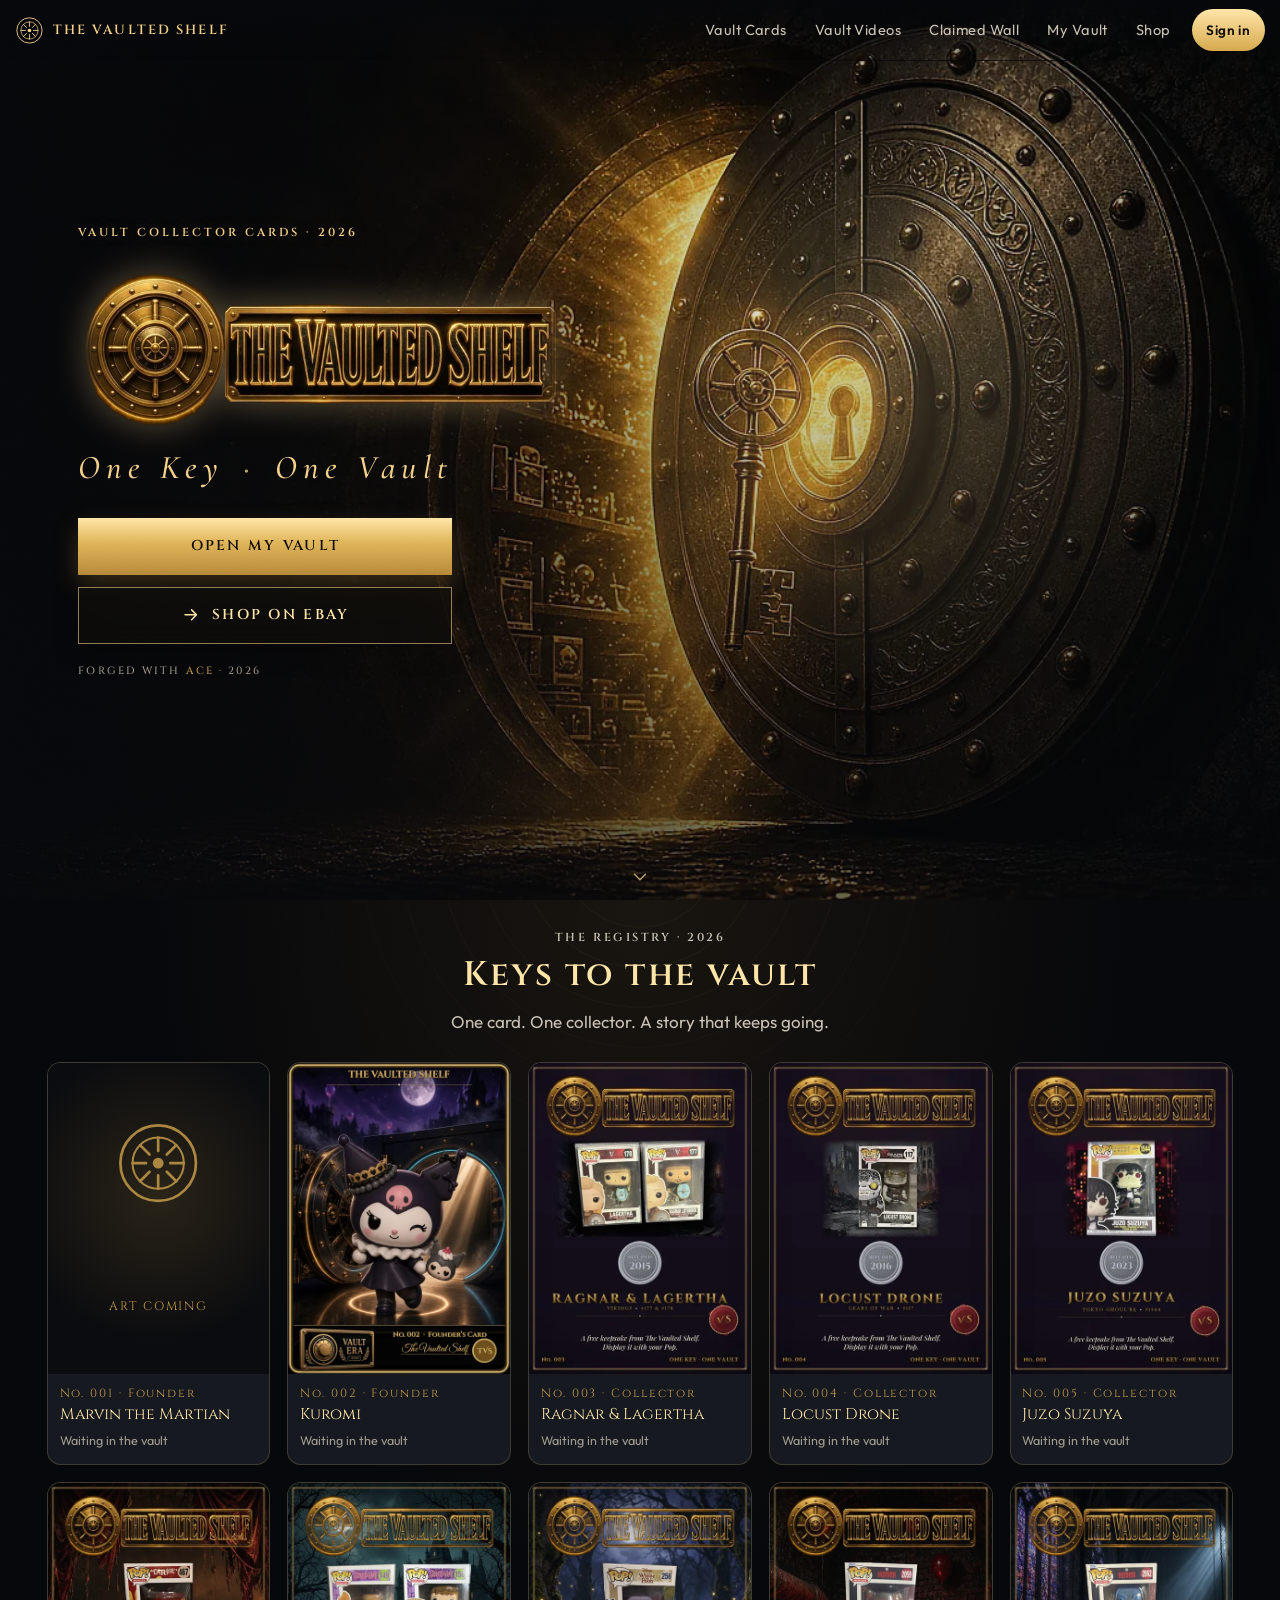
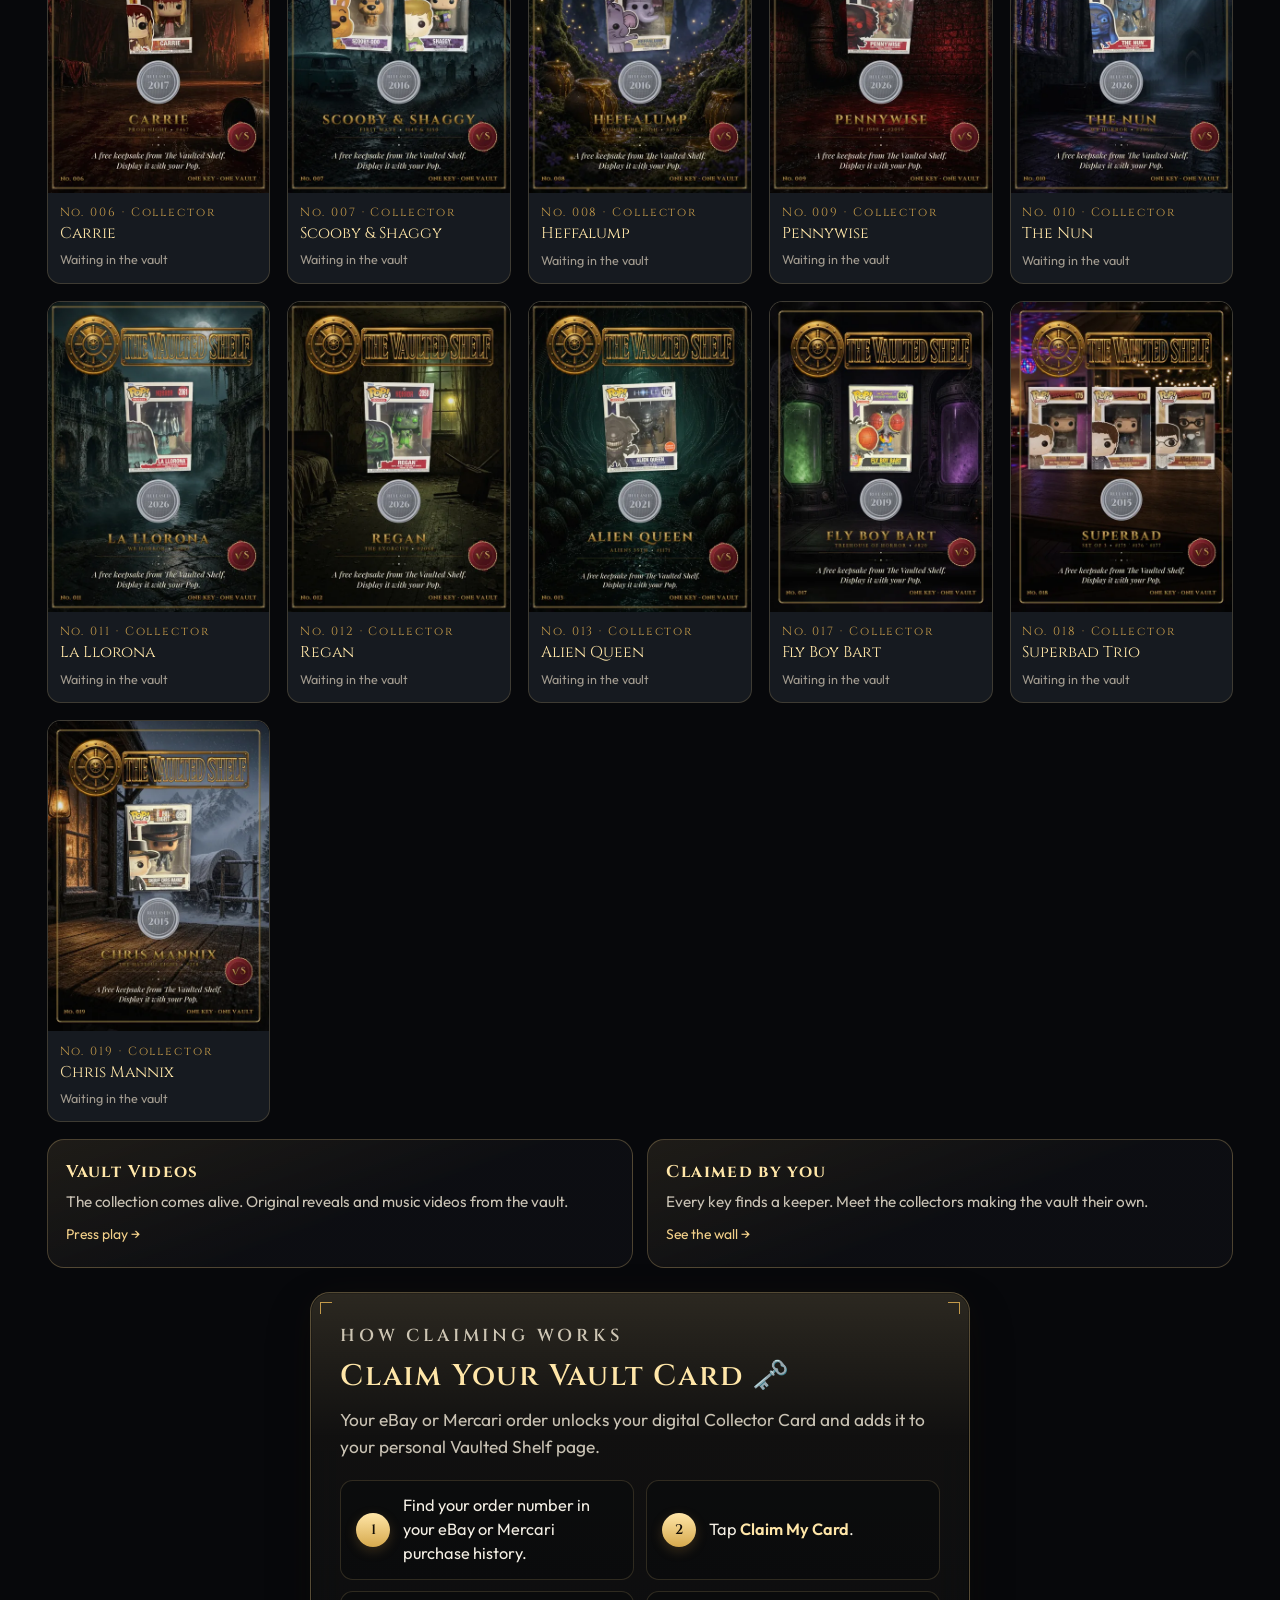
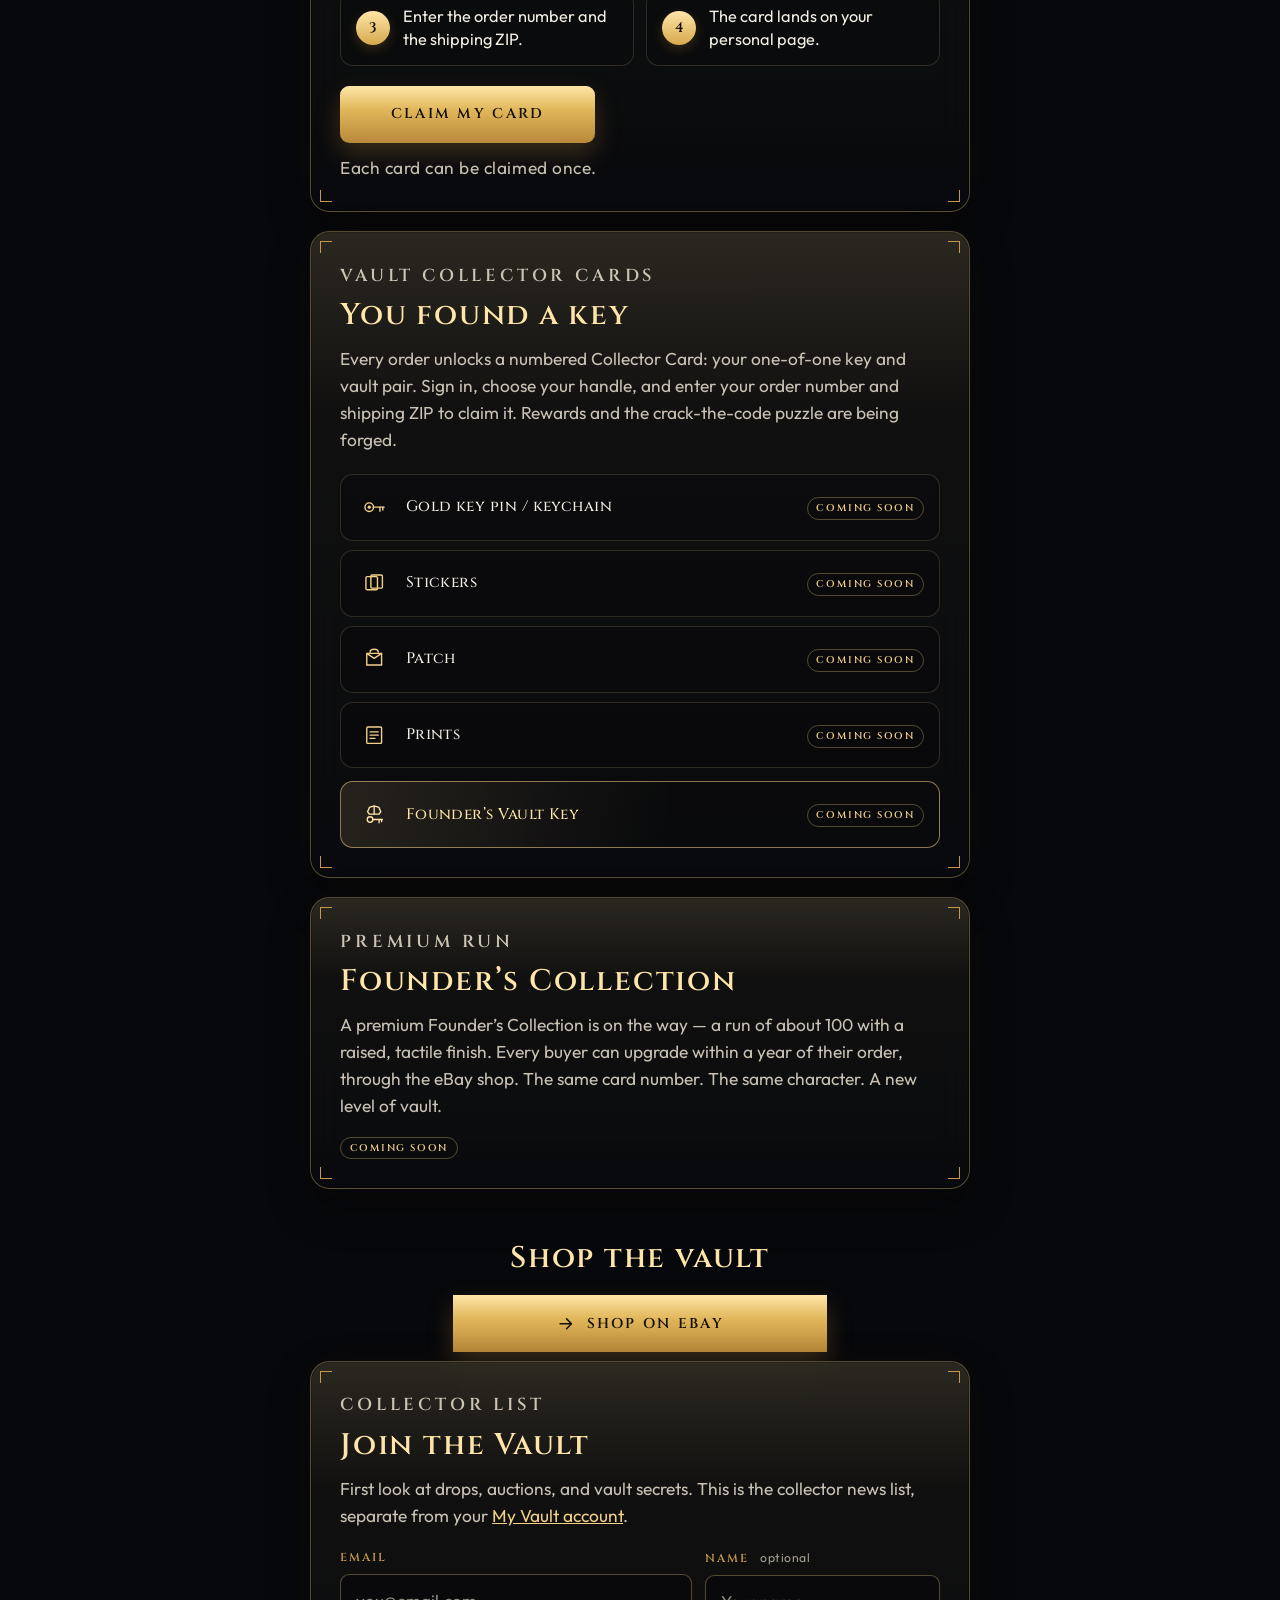
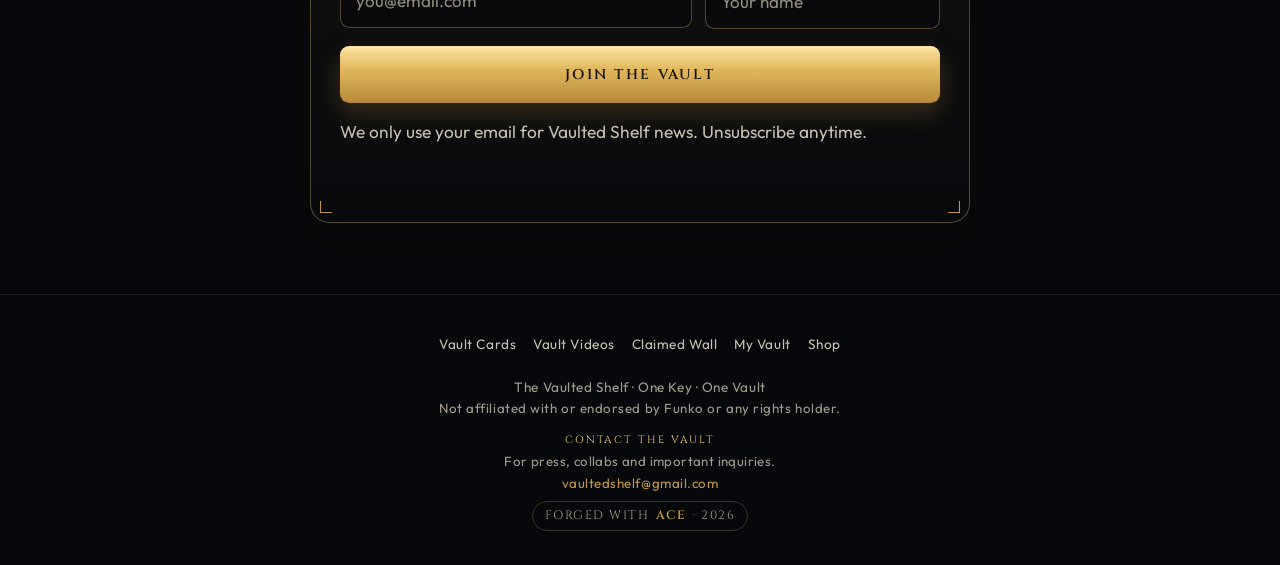
==== commit c53d44ca: "Preview: Claim Your Vault Card flow by order number + shipping ZIP" ====
--- a/index.html
+++ b/index.html
@@ -27,7 +27,7 @@
   <!--
     ============================================================
     The Vaulted Shelf — destination URLs (edit here)
-    The SCAN TO CLAIM QR on Vault Collector Cards opens this page.
+    Vault Collector Cards are claimed by order number and shipping ZIP.
     Keep every shop / reward / collection link in this one block
     so they are easy to change later without hunting through markup.
     ============================================================
@@ -150,6 +150,26 @@
       </section>
     <div class="wrap" style="margin-top:1.4rem">
 
+      <section class="panel reveal claim-howto" id="claim-card" aria-labelledby="claim-card-title">
+        <div class="panel-corners" aria-hidden="true">
+          <span class="tl"></span><span class="tr"></span>
+          <span class="bl"></span><span class="br"></span>
+        </div>
+        <p class="kicker">How claiming works</p>
+        <h2 id="claim-card-title">Claim Your Vault Card 🗝️</h2>
+        <p>Your eBay or Mercari order unlocks your digital Collector Card and adds it to your personal Vaulted Shelf page.</p>
+        <ol class="claim-steps">
+          <li><span class="cs-num" aria-hidden="true">1</span><span>Find your order number in your eBay or Mercari purchase history.</span></li>
+          <li><span class="cs-num" aria-hidden="true">2</span><span>Tap <strong>Claim My Card</strong>.</span></li>
+          <li><span class="cs-num" aria-hidden="true">3</span><span>Enter the order number and the shipping ZIP.</span></li>
+          <li><span class="cs-num" aria-hidden="true">4</span><span>The card lands on your personal page.</span></li>
+        </ol>
+        <div class="claim-howto-actions">
+          <a class="btn btn-primary" href="vault/#claim">Claim My Card</a>
+        </div>
+        <p class="claim-once-note">Each card can be claimed once.</p>
+      </section>
+
       <section class="panel reveal" id="found-key" aria-labelledby="found-key-title">
         <div class="panel-corners" aria-hidden="true">
           <span class="tl"></span><span class="tr"></span>
@@ -157,7 +177,7 @@
         </div>
         <p class="kicker">Vault Collector Cards</p>
         <h2 id="found-key-title">You found a key</h2>
-        <p>Every order ships with a numbered Collector Card: your one-of-one key and vault pair. Sign in, choose your handle, and claim it with the private code on the claim insert in your sleeve. Rewards and the crack-the-code puzzle are being forged.</p>
+        <p>Every order unlocks a numbered Collector Card: your one-of-one key and vault pair. Sign in, choose your handle, and enter your order number and shipping ZIP to claim it. Rewards and the crack-the-code puzzle are being forged.</p>
         <ul class="rewards">
           <li>
             <span class="ico" aria-hidden="true">
--- a/assets/vault.css
+++ b/assets/vault.css
@@ -415,3 +415,149 @@
   width: 46%; height: auto; color: var(--gold); opacity: 0.92;
   filter: drop-shadow(0 0 12px rgba(243, 208, 137, 0.28));
 }
+
+/* ---------- Claim Your Vault Card (main page + form + success) ---------- */
+.claim-howto .claim-steps {
+  list-style: none;
+  margin: 1.15rem 0 0;
+  padding: 0;
+  display: grid;
+  gap: 0.55rem;
+}
+.claim-howto .claim-steps li {
+  display: grid;
+  grid-template-columns: 2rem 1fr;
+  align-items: center;
+  gap: 0.75rem;
+  padding: 0.78rem 0.9rem;
+  border-radius: 0.75rem;
+  background: rgba(8, 9, 12, 0.45);
+  border: 1px solid rgba(243, 208, 137, 0.16);
+  color: var(--ink);
+  font-size: 0.96rem;
+  line-height: 1.45;
+}
+.claim-howto .claim-steps strong {
+  color: var(--gold-bright);
+  font-weight: 600;
+}
+.claim-howto .cs-num {
+  width: 2rem;
+  height: 2rem;
+  border-radius: 999px;
+  display: grid;
+  place-items: center;
+  font-family: var(--font-display);
+  font-size: 0.82rem;
+  font-weight: 600;
+  color: var(--gold-ink);
+  background: linear-gradient(180deg, #ffe6a8, #d6a94d);
+  box-shadow: 0 4px 12px rgba(184, 137, 58, 0.25);
+}
+.claim-howto-actions {
+  margin-top: 1.15rem;
+}
+.claim-howto-actions .btn {
+  width: 100%;
+  border-radius: 0.55rem;
+}
+.claim-once-note {
+  margin-top: 0.7rem;
+  text-align: center;
+  font-size: 0.84rem;
+  color: var(--dim);
+  letter-spacing: 0.03em;
+}
+@media (min-width: 640px) {
+  .claim-howto .claim-steps {
+    grid-template-columns: 1fr 1fr;
+    gap: 0.65rem;
+  }
+  .claim-howto-actions {
+    display: flex;
+    justify-content: flex-start;
+  }
+  .claim-howto-actions .btn {
+    width: auto;
+    min-width: 15rem;
+  }
+  .claim-once-note {
+    text-align: left;
+  }
+}
+
+#mv-claim {
+  scroll-margin-top: calc(var(--nav-h) + 1rem);
+}
+.claim-form-row {
+  display: grid;
+  gap: 0.8rem;
+}
+@media (min-width: 560px) {
+  .claim-form-row {
+    grid-template-columns: 1.5fr 1fr;
+    align-items: start;
+  }
+}
+.vform .btn[disabled].is-locked {
+  opacity: 0.5;
+  cursor: not-allowed;
+}
+
+.claim-success {
+  display: grid;
+  gap: 1rem;
+  padding: 1rem;
+  border-radius: 0.85rem;
+  border: 1px solid rgba(159, 216, 164, 0.4);
+  background: linear-gradient(160deg, rgba(159, 216, 164, 0.1), rgba(8, 9, 12, 0.72) 60%);
+}
+@media (min-width: 520px) {
+  .claim-success {
+    grid-template-columns: 7.5rem 1fr;
+    align-items: center;
+  }
+}
+.claim-success-thumb {
+  width: 7.5rem;
+  margin: 0 auto;
+  aspect-ratio: 5 / 7;
+  border-radius: 0.55rem;
+  overflow: hidden;
+  border: 1px solid rgba(243, 208, 137, 0.35);
+  box-shadow: 0 12px 26px rgba(0, 0, 0, 0.5);
+  background: #0a0b0e;
+}
+.claim-success-thumb img {
+  width: 100%;
+  height: 100%;
+  object-fit: cover;
+}
+.claim-success-kicker {
+  font-family: var(--font-display);
+  font-size: 0.68rem;
+  font-weight: 600;
+  letter-spacing: 0.18em;
+  text-transform: uppercase;
+  color: var(--ok);
+}
+.claim-success h3 {
+  font-family: var(--font-display);
+  font-size: 1.25rem;
+  color: var(--gold-bright);
+  margin: 0.25rem 0 0.2rem;
+}
+.claim-success-sub {
+  color: var(--muted);
+  font-size: 0.92rem;
+}
+.claim-success-actions {
+  display: flex;
+  flex-wrap: wrap;
+  gap: 0.65rem 1rem;
+  align-items: center;
+  margin-top: 0.85rem;
+}
+.claim-success-actions .linkish {
+  margin: 0;
+}
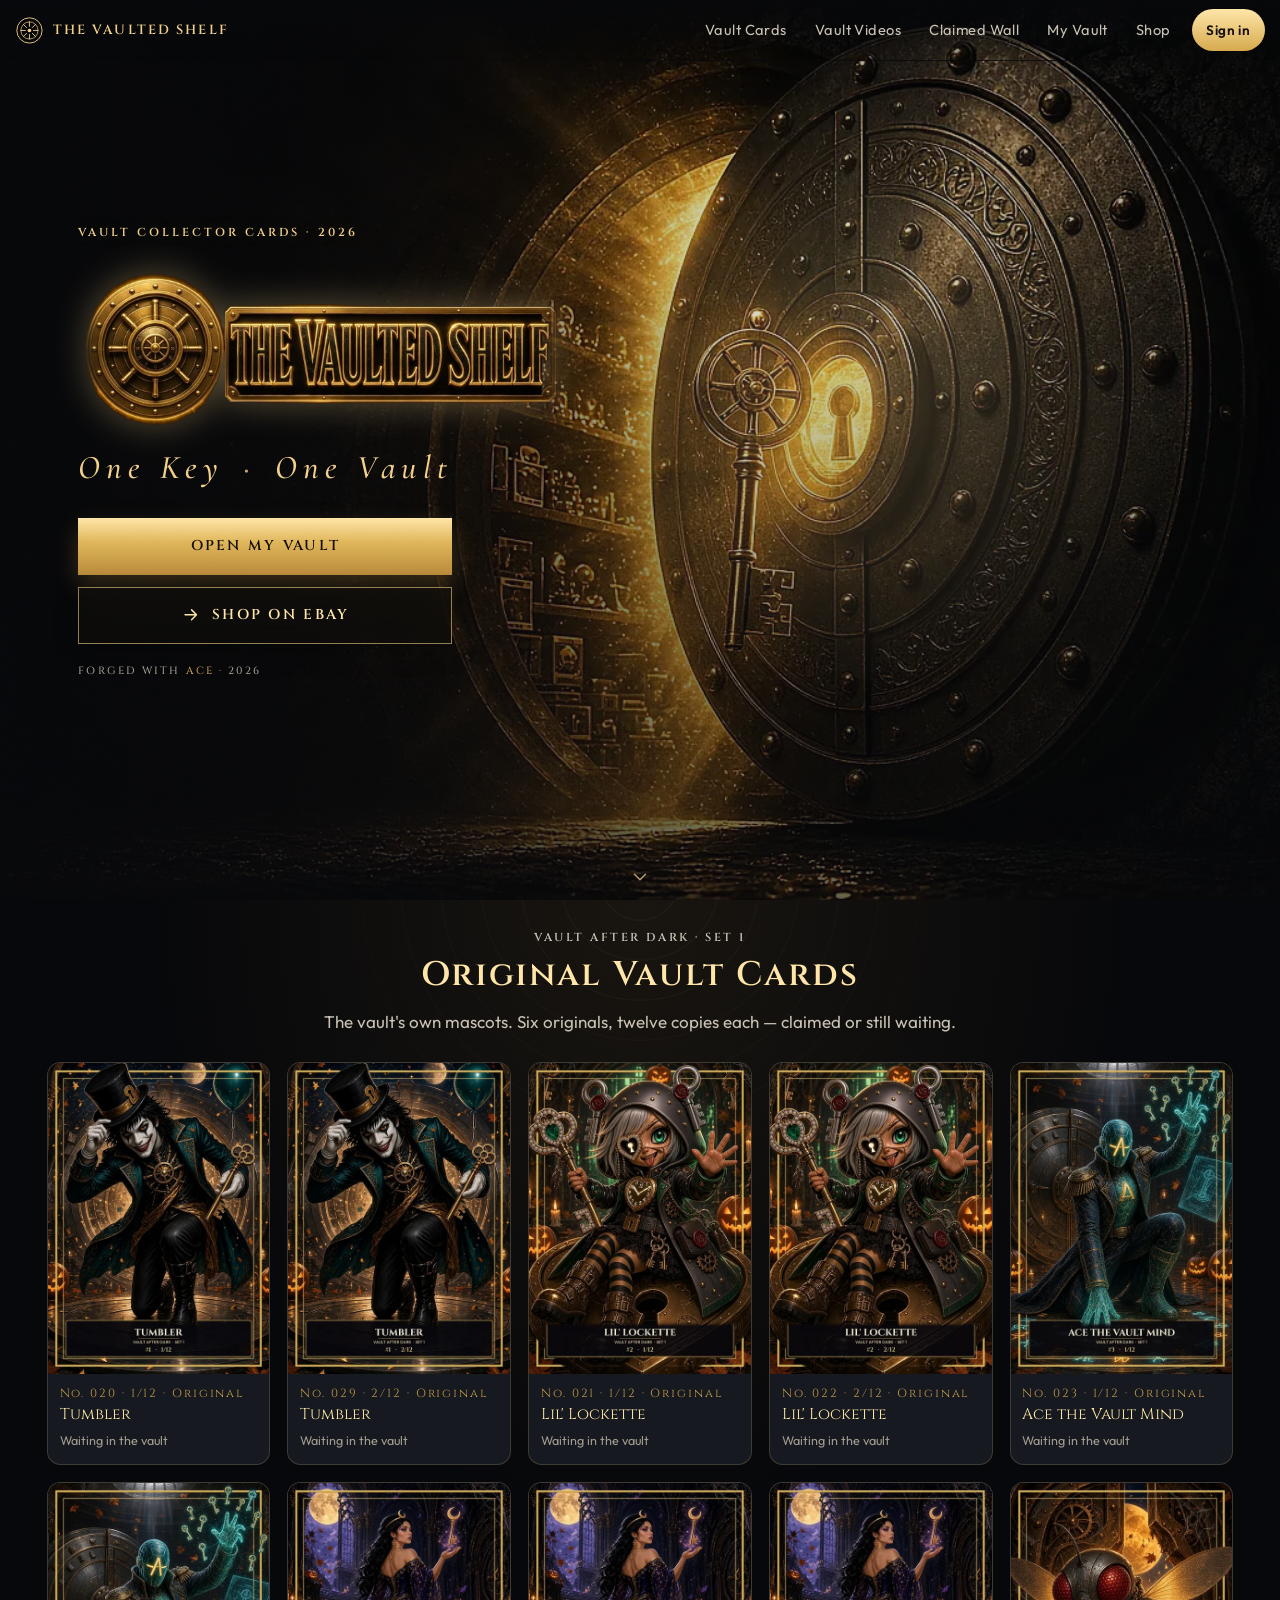
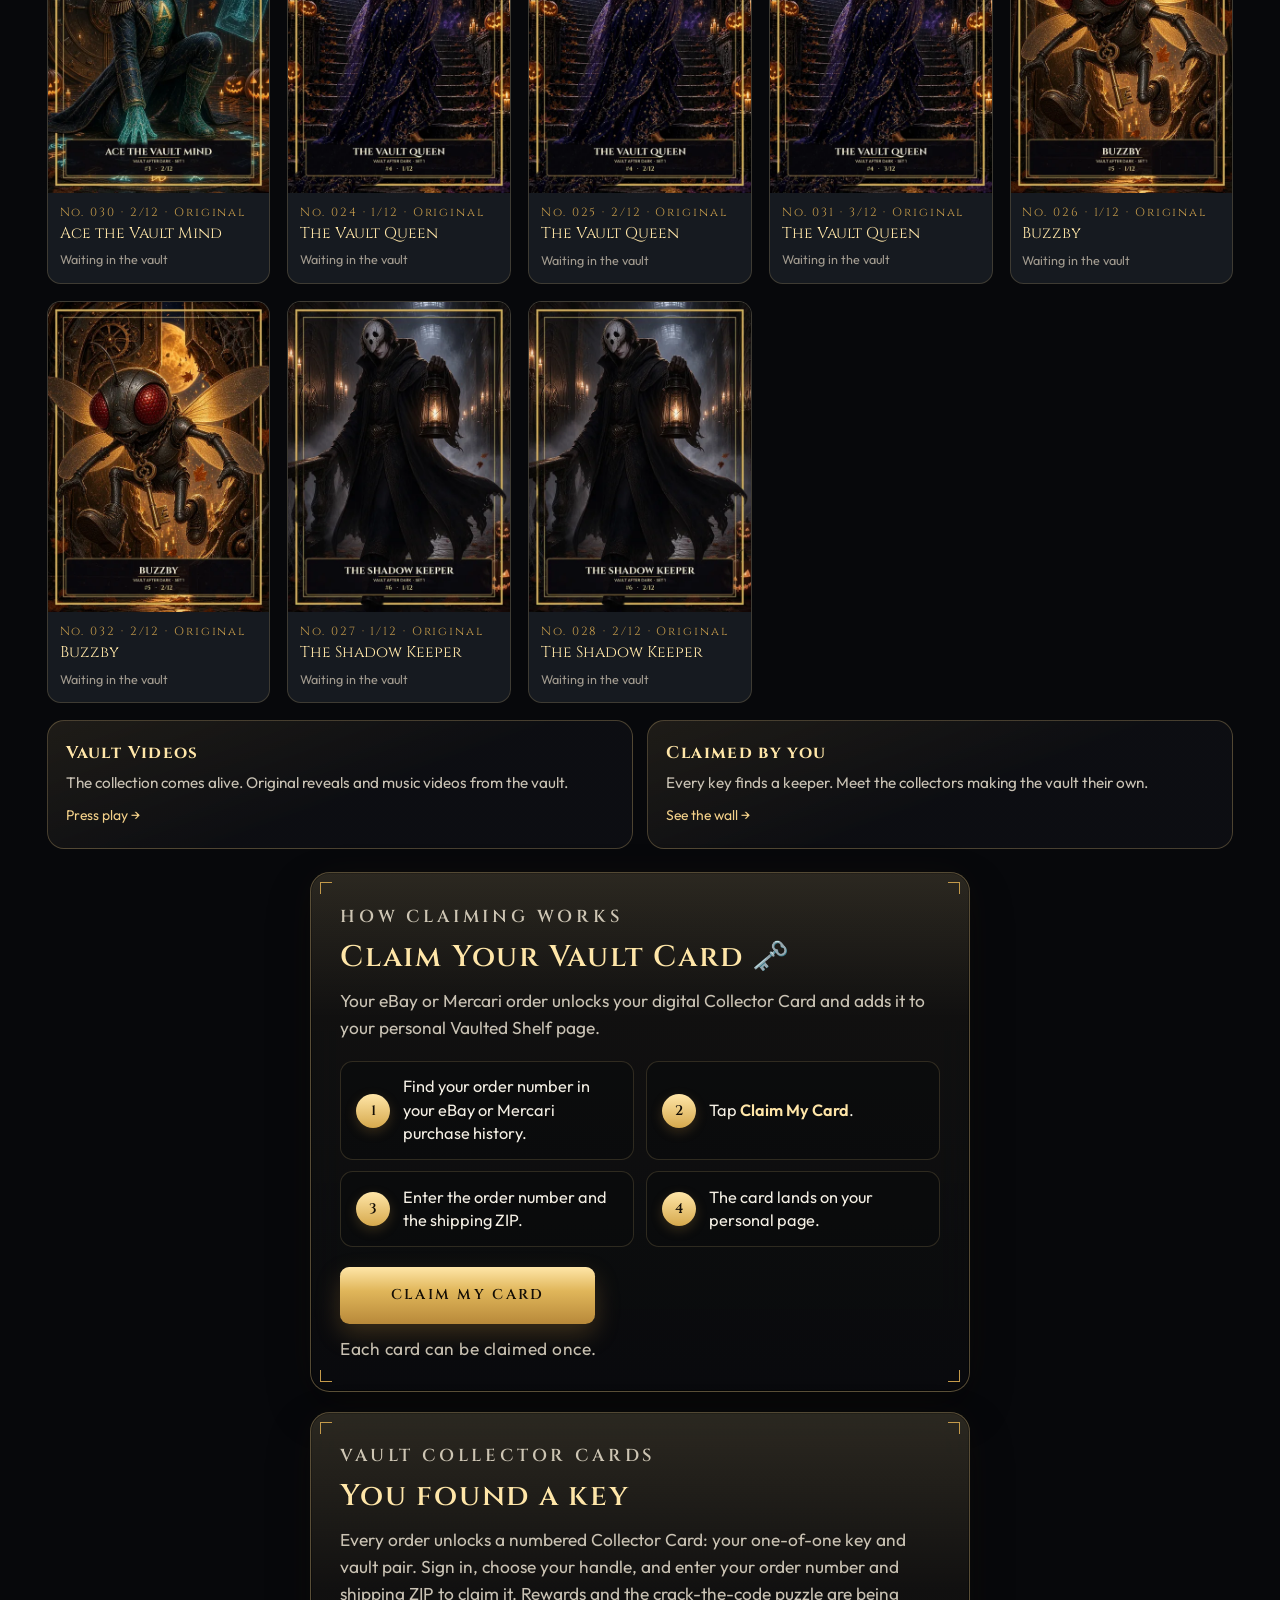
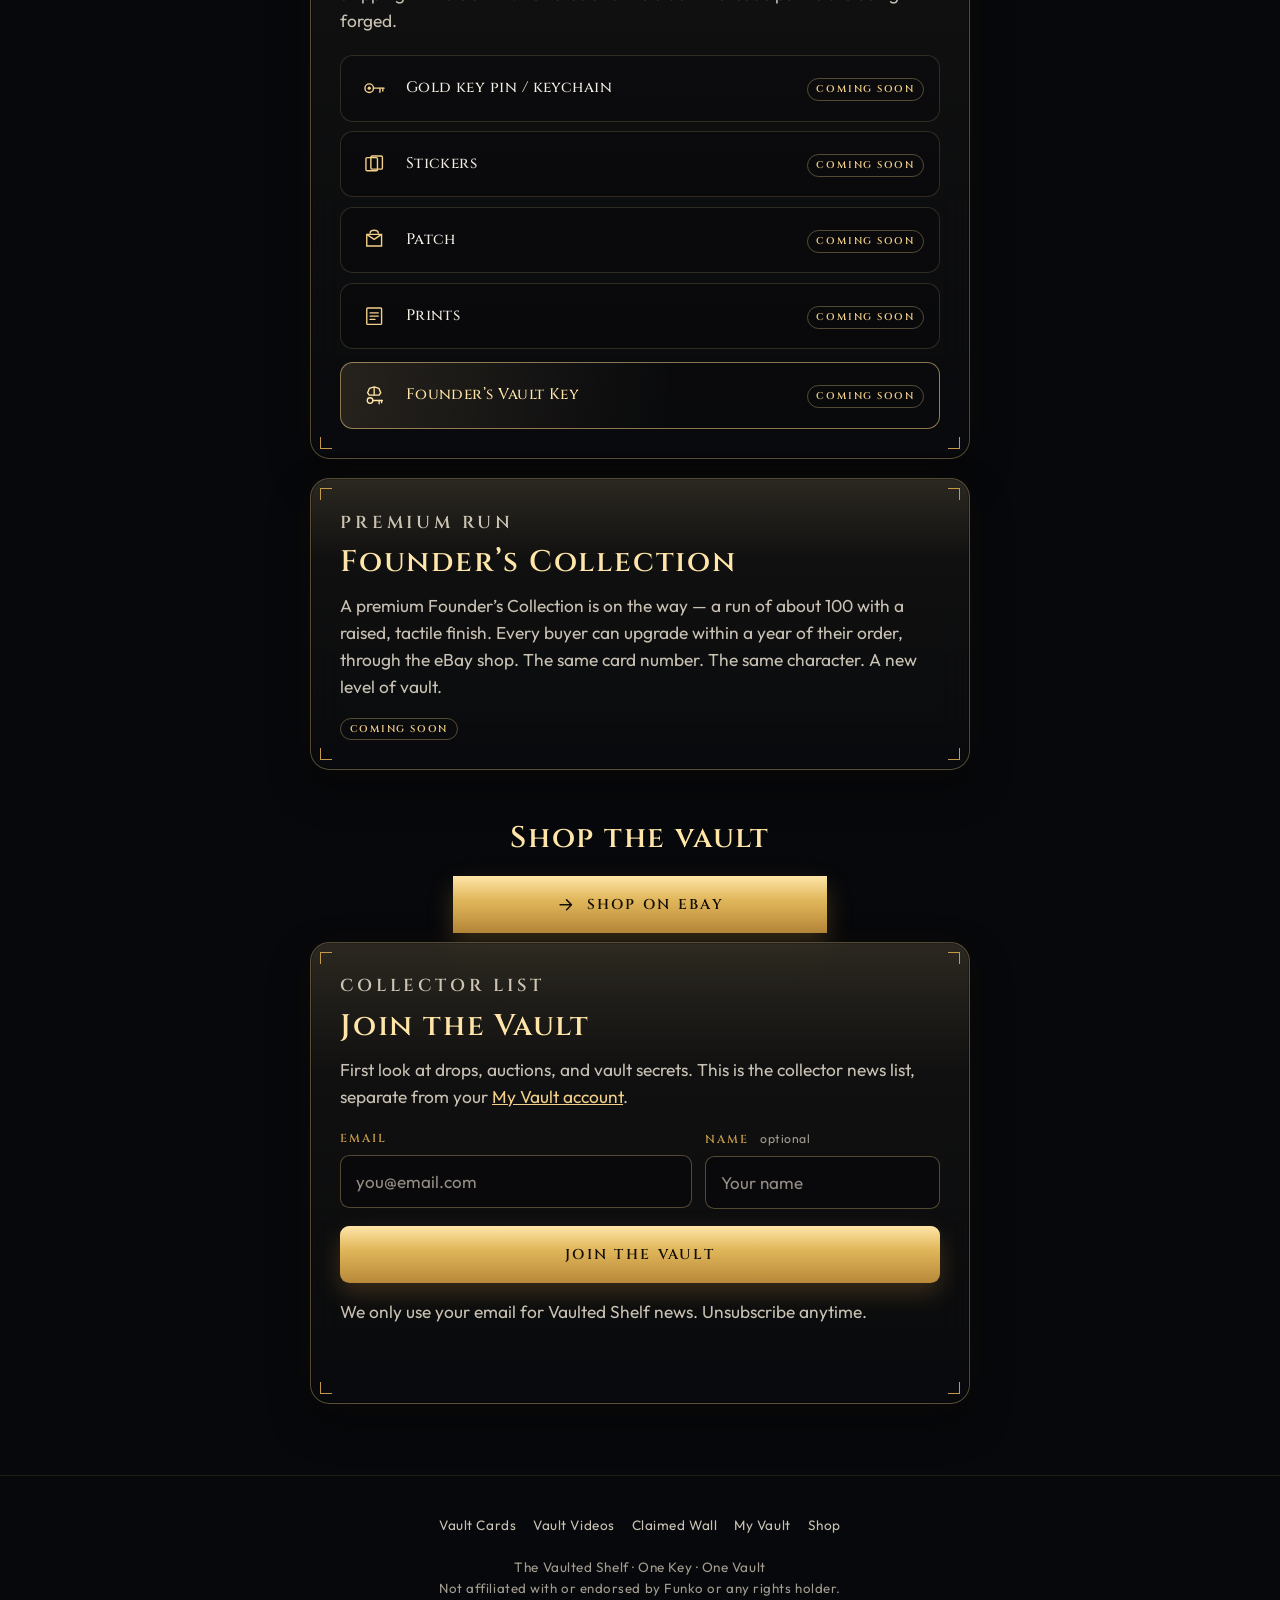
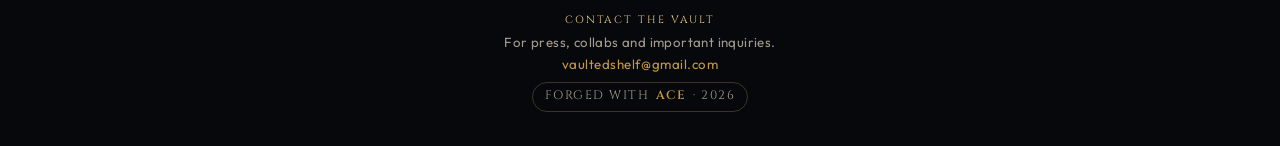
==== commit 7a7ee237: "Publish Vault After Dark Set 1 cards on the Vault Cards page. Show only the new original mascot card" ====
--- a/index.html
+++ b/index.html
@@ -140,8 +140,8 @@
     <div class="vwrap cardpage" id="card-page" hidden></div>
     <div id="home-content">
       <section class="vwrap home-cards" id="cards" aria-labelledby="cards-title">
-        <div class="vhead"><p class="kicker">The registry · 2026</p><h2 id="cards-title">Keys to the vault</h2>
-        <p>One card. One collector. A story that keeps going.</p></div>
+        <div class="vhead"><p class="kicker">Vault After Dark · Set 1</p><h2 id="cards-title">Original Vault Cards</h2>
+        <p>The vault's own mascots. Six originals, twelve copies each — claimed or still waiting.</p></div>
         <ul class="cgrid" id="card-grid" aria-label="Vault Collector Cards"></ul>
         <div class="teasers">
           <a class="teaser" href="videos/"><h3>Vault Videos</h3><p>The collection comes alive. Original reveals and music videos from the vault.</p><span class="go">Press play →</span></a>
--- a/assets/vault.css
+++ b/assets/vault.css
@@ -561,3 +561,22 @@
 .claim-success-actions .linkish {
   margin: 0;
 }
+.claim-success-thumbs {
+  display: flex;
+  flex-wrap: wrap;
+  gap: 0.5rem;
+  align-items: flex-start;
+}
+.claim-success-n {
+  display: block;
+  margin-top: 0.2rem;
+  font-size: 0.75rem;
+  letter-spacing: 0.02em;
+  color: var(--muted, #c8b896);
+  text-align: center;
+}
+.claim-success-list {
+  margin: 0.45rem 0 0;
+  padding-left: 1.1rem;
+  font-size: 0.9rem;
+}
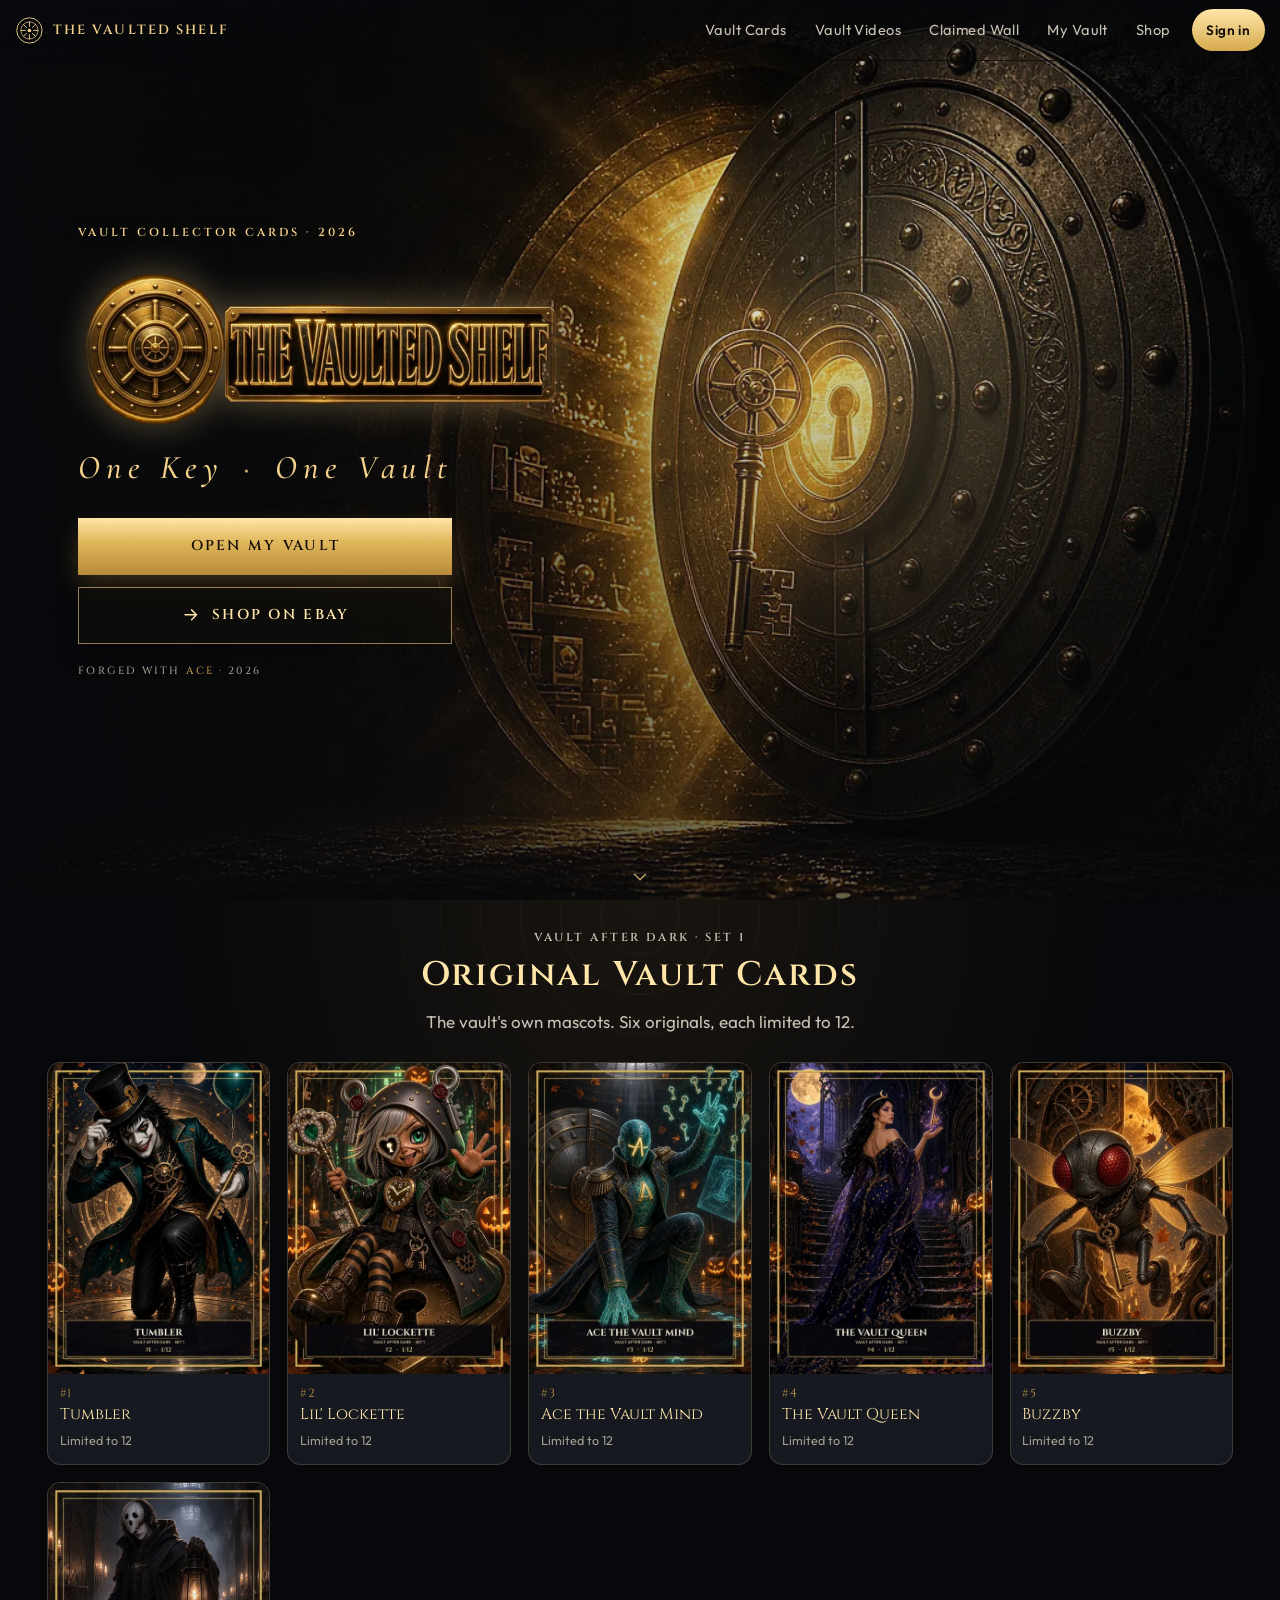
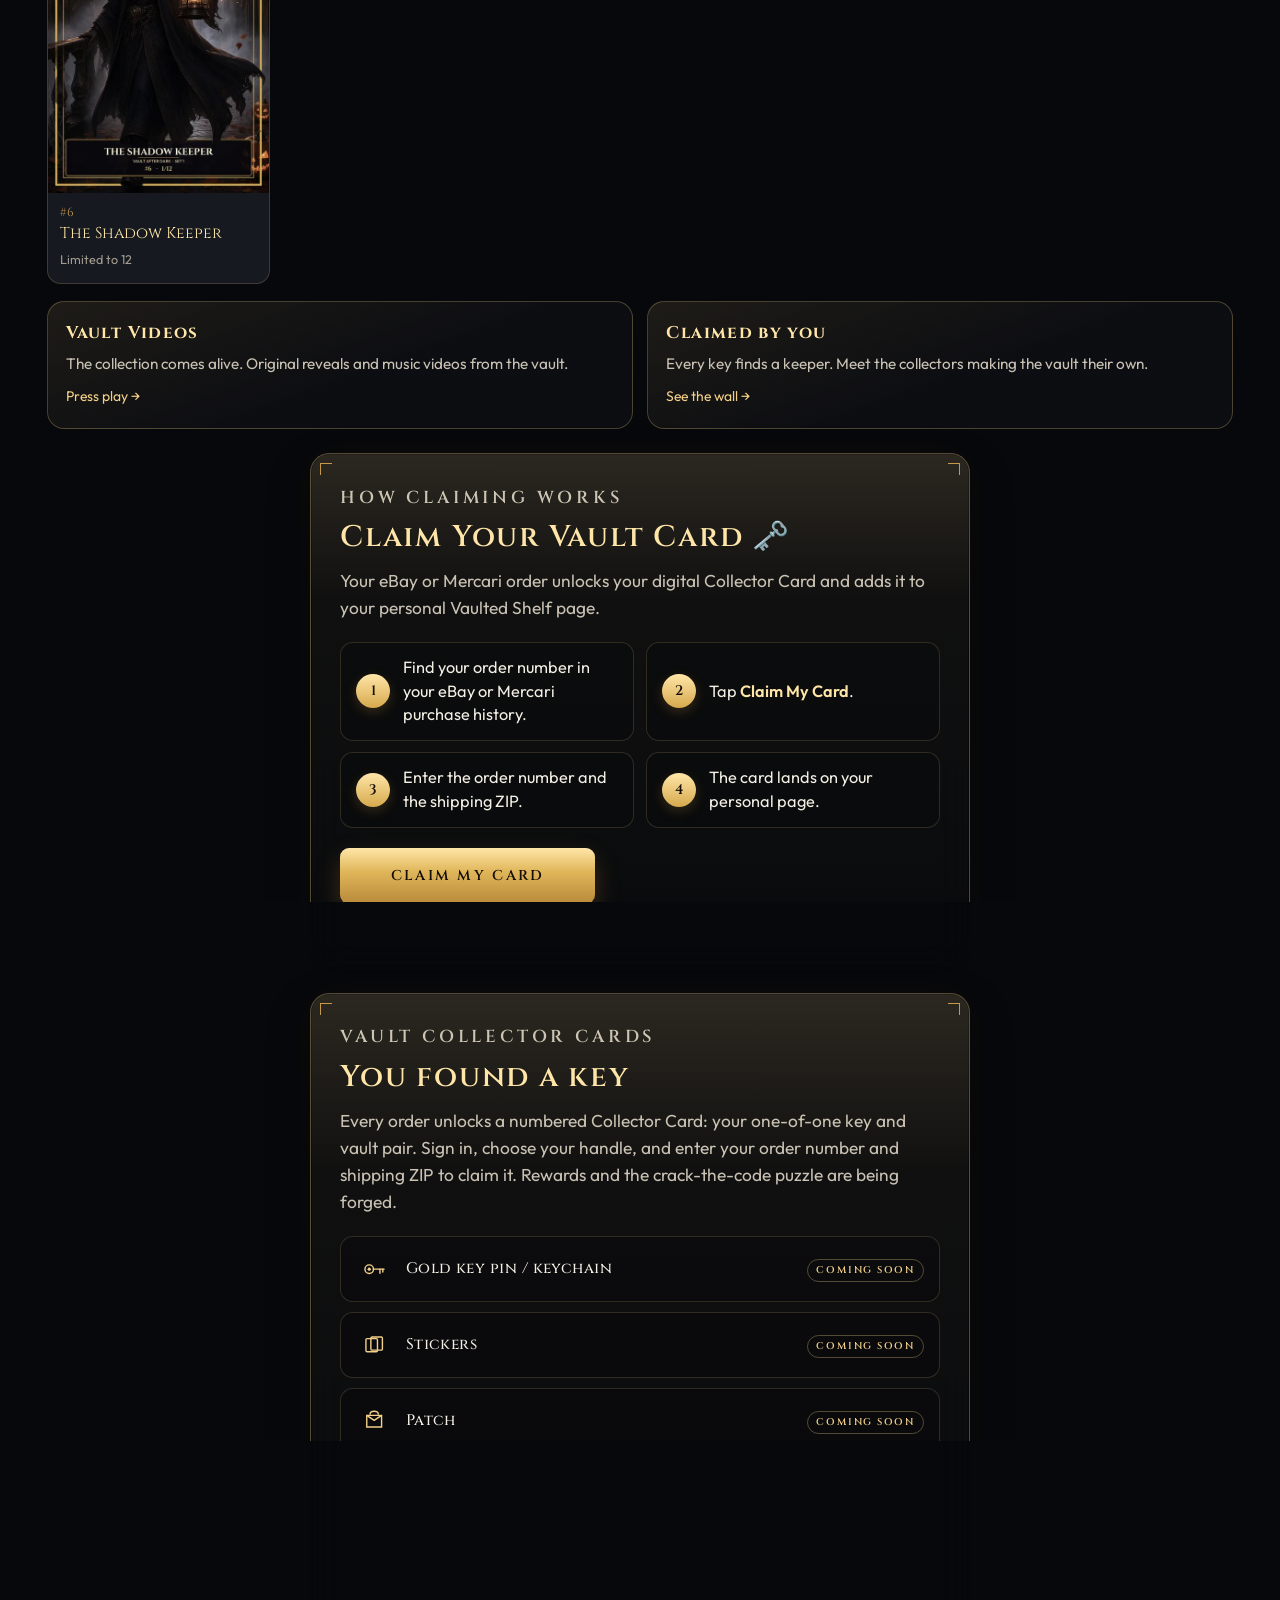
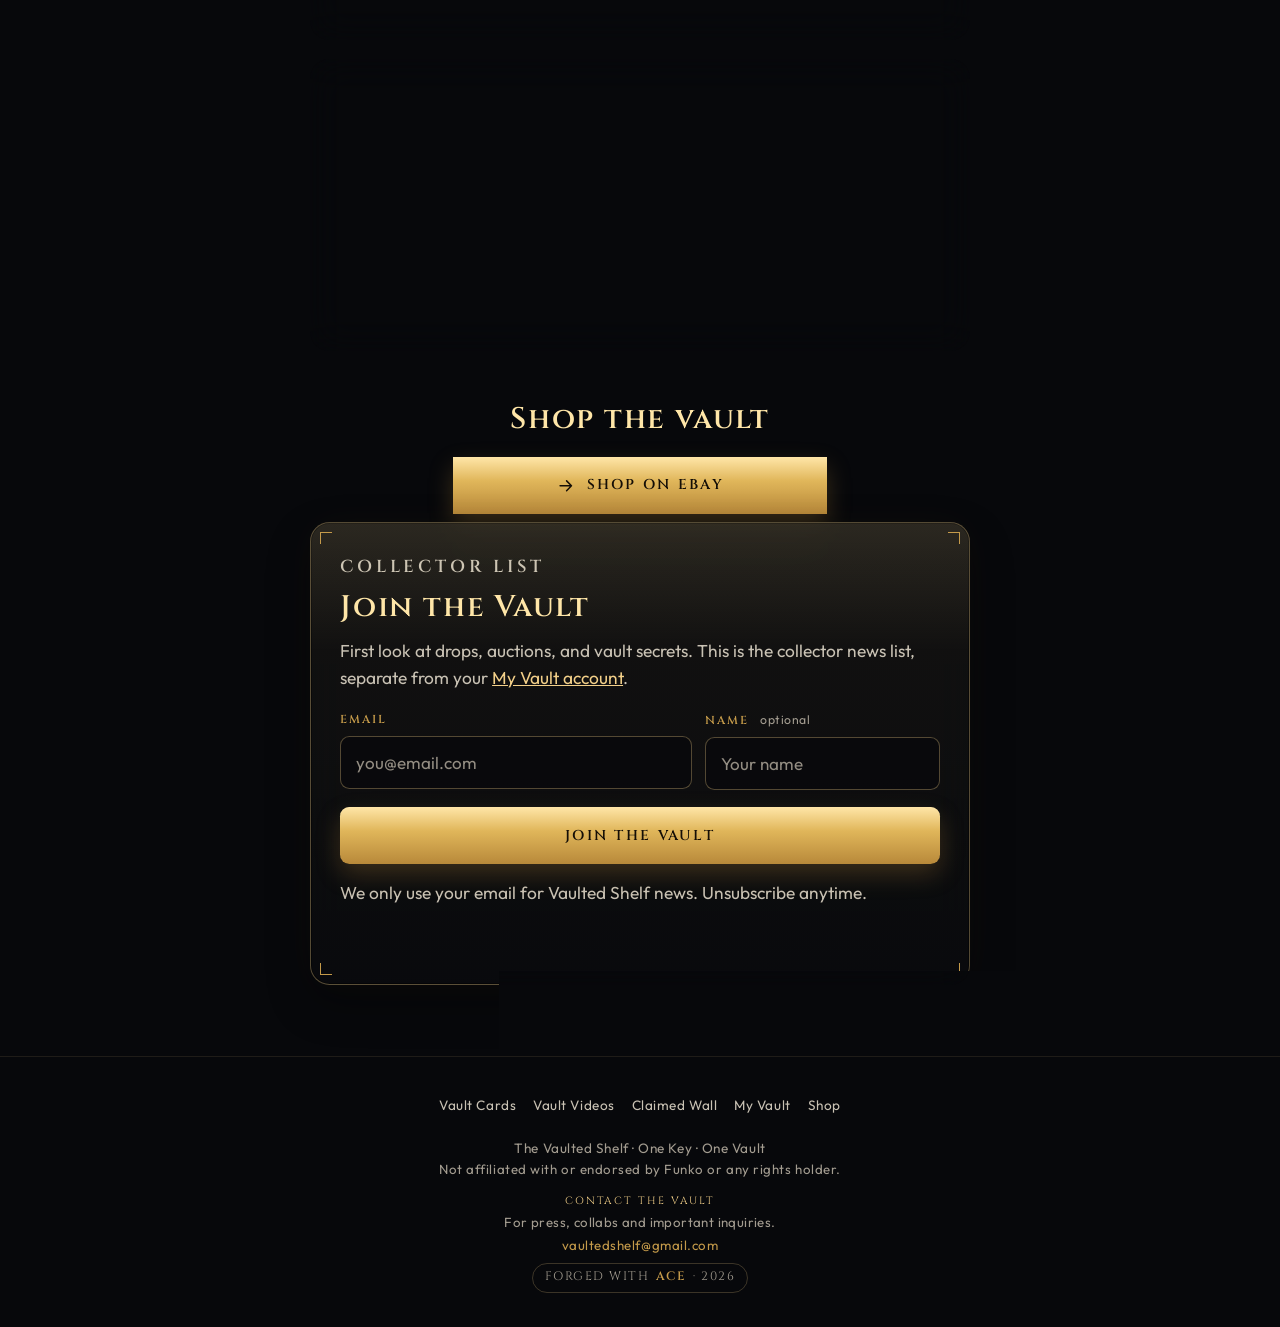
==== commit 7d4273e8: "Show one After Dark mascot per character on the front page. The Vault Cards section is a six-card sh" ====
--- a/index.html
+++ b/index.html
@@ -141,8 +141,8 @@
     <div id="home-content">
       <section class="vwrap home-cards" id="cards" aria-labelledby="cards-title">
         <div class="vhead"><p class="kicker">Vault After Dark · Set 1</p><h2 id="cards-title">Original Vault Cards</h2>
-        <p>The vault's own mascots. Six originals, twelve copies each — claimed or still waiting.</p></div>
-        <ul class="cgrid" id="card-grid" aria-label="Vault Collector Cards"></ul>
+        <p>The vault's own mascots. Six originals, each limited to 12.</p></div>
+        <ul class="cgrid cgrid-showcase" id="card-grid" aria-label="Vault After Dark Set 1"></ul>
         <div class="teasers">
           <a class="teaser" href="videos/"><h3>Vault Videos</h3><p>The collection comes alive. Original reveals and music videos from the vault.</p><span class="go">Press play →</span></a>
           <a class="teaser" href="wall/"><h3>Claimed by you</h3><p>Every key finds a keeper. Meet the collectors making the vault their own.</p><span class="go">See the wall →</span></a>
--- a/assets/vault.css
+++ b/assets/vault.css
@@ -99,6 +99,7 @@
 .cgrid { display: grid; grid-template-columns: repeat(2, minmax(0, 1fr)); gap: 0.8rem; list-style: none; }
 @media (min-width: 640px) { .cgrid { grid-template-columns: repeat(3, minmax(0, 1fr)); } }
 @media (min-width: 980px) { .cgrid { grid-template-columns: repeat(4, minmax(0, 1fr)); gap: 1rem; } }
+@media (min-width: 640px) { .cgrid-showcase { grid-template-columns: repeat(3, minmax(0, 1fr)); } }
 .ctile a { display: block; text-decoration: none; color: inherit; border-radius: 0.8rem; overflow: hidden; background: var(--gun-2); border: 1px solid rgba(243,208,137,0.18); transition: transform .2s ease, border-color .2s ease, box-shadow .2s ease; }
 .ctile a:hover, .ctile a:focus-visible { transform: translateY(-3px); border-color: rgba(243,208,137,0.55); box-shadow: 0 14px 30px rgba(0,0,0,0.45), 0 0 24px rgba(243,208,137,0.12); }
 .ctile .thumb { aspect-ratio: 5 / 7; background: #0a0b0e; position: relative; }
